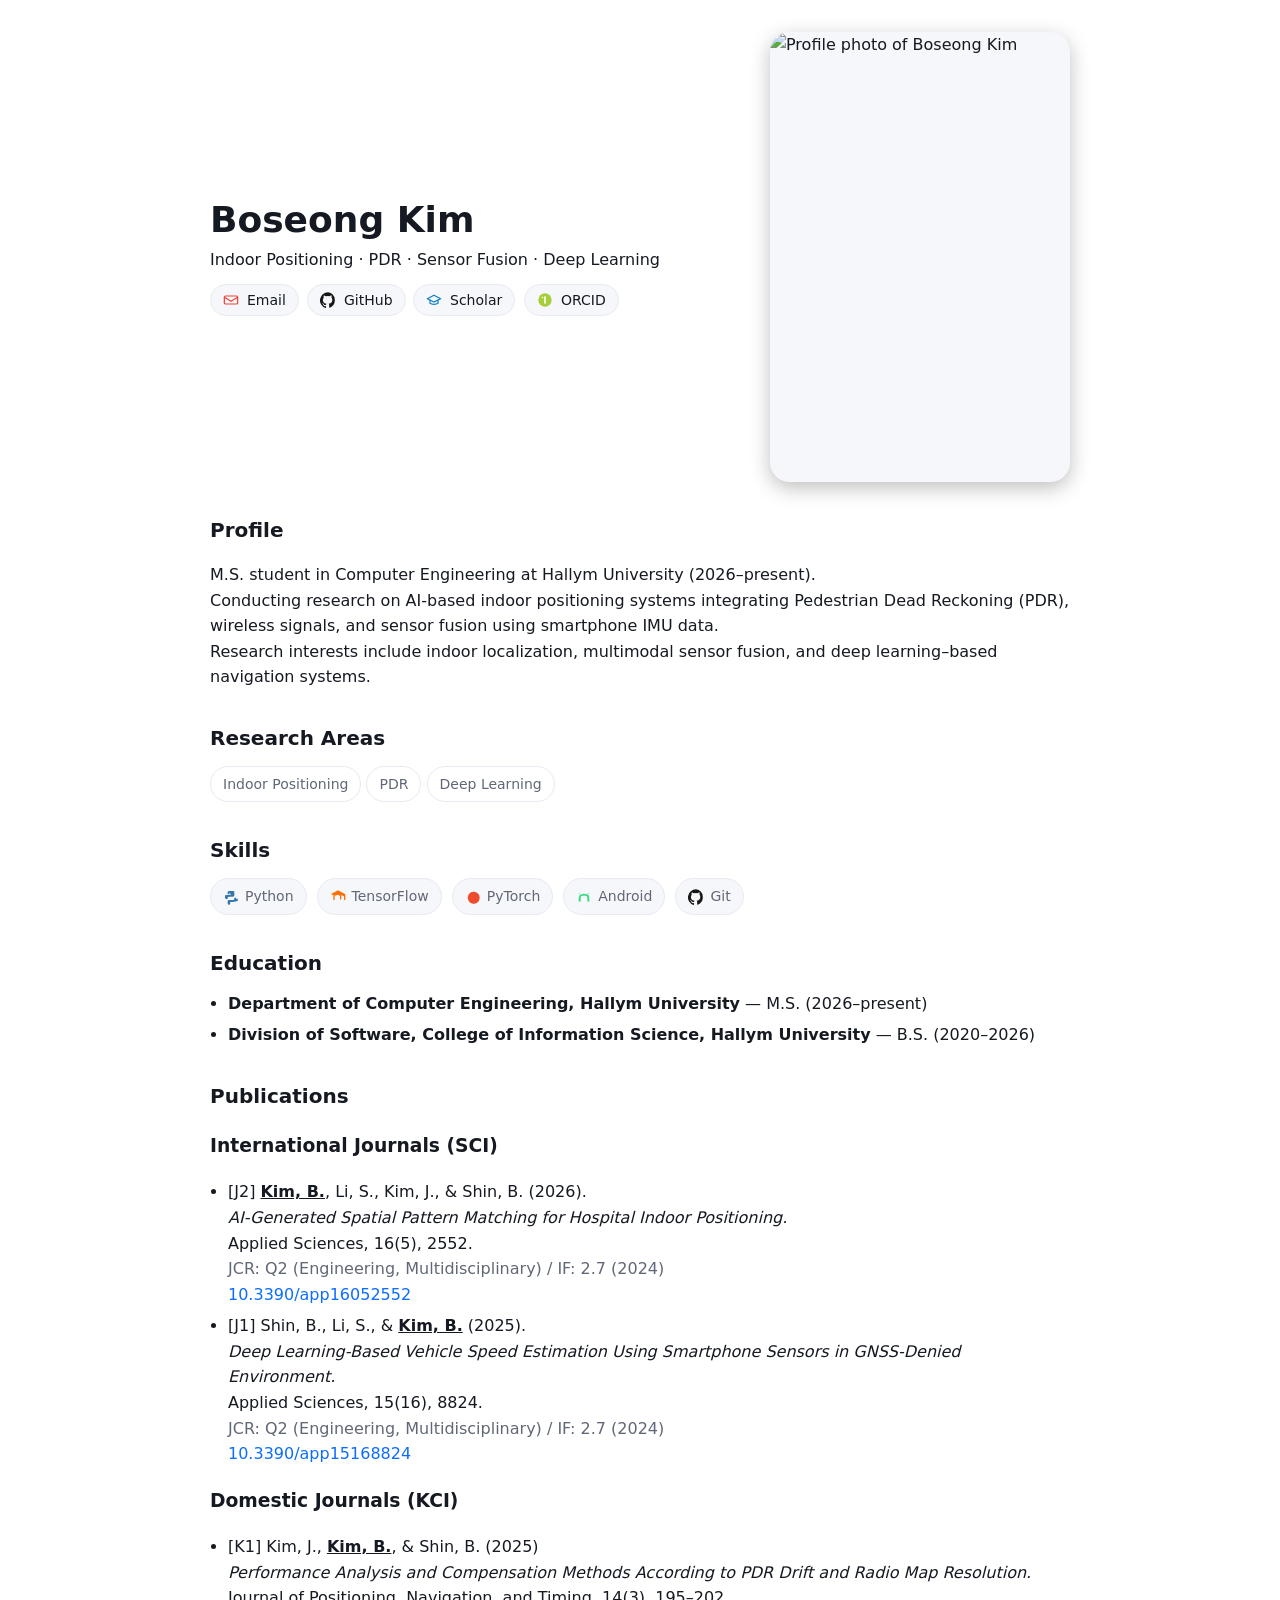
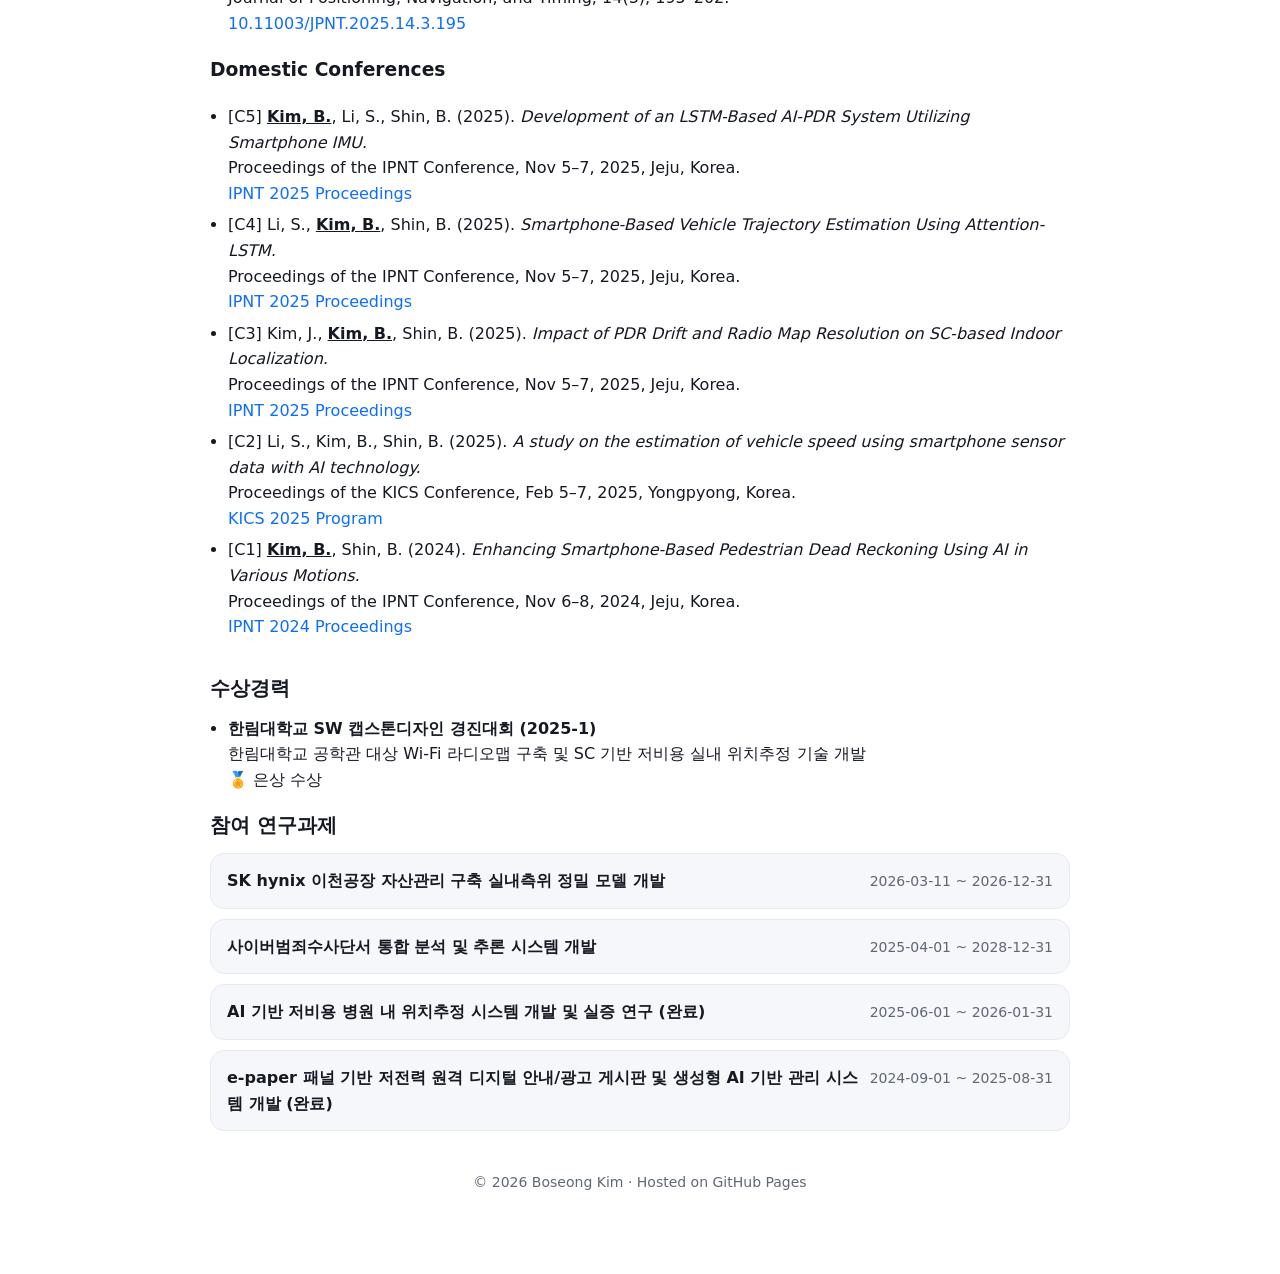
==== index.html @ f4b4aa37 "feat(cv): add SK hynix indoor positioning service project" ====
<!doctype html>
<html lang="en">

<head>
	<meta charset="utf-8" />
	<meta name="viewport" content="width=device-width, initial-scale=1" />
	<title>Boseong Kim | CV</title>
	<style>
		:root {
			--bg: #0b0c10;
			--fg: #e8eaee;
			--muted: #a0a6b2;
			--card: #11141a;
			--line: #22262e;
			--accent: #6ea8fe;
		}

		@media (prefers-color-scheme: light) {
			:root {
				--bg: #ffffff;
				--fg: #151922;
				--muted: #606776;
				--card: #f6f7fa;
				--line: #e7eaf1;
				--accent: #0d6efd;
			}
		}

		* {
			box-sizing: border-box;
		}

		html,
		body {
			margin: 0;
			padding: 0;
			background: var(--bg);
			color: var(--fg);
			font-family: system-ui, -apple-system, "Segoe UI", Roboto, "Noto Sans", Arial, sans-serif;
			line-height: 1.6;
		}

		a {
			color: var(--accent);
			text-decoration: none;
		}

		a:hover {
			text-decoration: underline;
		}

		.wrap {
			max-width: 900px;
			margin: 0 auto;
			padding: 32px 20px 80px;
		}

		header {
			display: grid;
			grid-template-columns: 1fr auto;
			gap: 20px;
			align-items: center;
			margin-bottom: 32px;
		}


		h1 {
			margin: 0;
			font-size: clamp(24px, 4vw, 36px);
			line-height: 1.2;
		}

		.muted {
			color: var(--muted);
		}

		.tagline {
			margin-top: 6px;
		}

		.links {
			margin-top: 12px;
			display: flex;
			flex-wrap: wrap;
			gap: 8px;
		}

		.btn {
			padding: 6px 12px;
			border-radius: 8px;
			background: var(--card);
			border: 1px solid var(--line);
			color: var(--fg);
		}

		.btn:hover {
			border-color: var(--accent);
		}

		section {
			margin-bottom: 32px;
		}

		h2 {
			font-size: 20px;
			margin-bottom: 12px;
		}

		ul {
			padding-left: 18px;
			margin: 0;
		}

		li {
			margin-bottom: 6px;
		}

		.pill {
			display: inline-block;
			padding: 4px 10px;
			margin: 4px;
			border: 1px solid var(--line);
			border-radius: 999px;
			font-size: 14px;
			color: var(--muted);
		}

		footer {
			text-align: center;
			font-size: 14px;
			color: var(--muted);
			margin-top: 40px;
		}

		.avatar {
			width: 300px;
			height: 450px;
			border-radius: 20px;
			overflow: hidden;
			background: var(--card);
			display: grid;
			place-items: center;
			box-shadow: 0 6px 20px rgba(0, 0, 0, .25);
		}

		.avatar img {
			width: 100%;
			height: 100%;
			object-fit: cover;
			object-position: bottom;
			display: block;
		}

		@media (max-width: 680px) {
			header {
				grid-template-columns: 1fr;
			}

			.avatar {
				width: 100%;
				max-width: 320px;
				height: 420px;
				margin: 0 auto;
			}
		}

		/* === Badge style ====== */
		.badges {
			display: flex;
			flex-wrap: wrap;
			gap: 8px;
			margin-top: 12px;
		}

		.badge {
			display: inline-flex;
			align-items: center;
			gap: 8px;
			height: 32px;
			padding: 0 12px;
			border-radius: 999px;
			background: var(--card);
			border: 1px solid var(--line);
			color: var(--fg);
			font-size: 14px;
			line-height: 1;
			transition: border-color .2s ease, transform .05s ease;
			will-change: transform;
		}

		.badge:hover {
			border-color: var(--accent);
			text-decoration: none;
			transform: translateY(-1px);
		}

		.badge svg {
			width: 16px;
			height: 16px;
			display: block;
		}

		.badge.email svg {
			color: #EA4335;
		}

		/* Gmail Red */
		.badge.github svg {
			color: #181717;
		}

		/* GitHub Black */
		.badge.scholar svg {
			color: #0A7EC2;
		}

		/* Google Scholar Blue */
		.badge.orcid svg {
			color: #A6CE39;
		}

		/* ORCID Green */

		.pills {
			display: flex;
			flex-wrap: wrap;
			gap: 8px;
		}

		.pill {
			padding: 6px 12px;
			margin: 0;
			border: 1px solid var(--line);
			border-radius: 999px;
			font-size: 14px;
			color: var(--muted);
			background: transparent;
			transition: border-color .2s, color .2s;
		}

		.pill:hover {
			border-color: var(--accent);
			color: var(--fg);
		}

		.skills {
			display: flex;
			flex-wrap: wrap;
			gap: 10px;
		}

		.skill {
			display: inline-flex;
			align-items: center;
			gap: 6px;
			padding: 6px 12px;
			border-radius: 999px;
			border: 1px solid var(--line);
			background: var(--card);
			color: var(--muted);
			font-size: 14px;
			transition: border-color .2s, color .2s, background .2s;
		}

		.skill:hover {
			border-color: var(--accent);
			color: var(--fg);
		}

		.skill svg {
			width: 16px;
			height: 16px;
			display: block;
		}

		.skill.python svg {
			color: #3776AB;
		}

		.skill.tensorflow svg {
			color: #FF6F00;
		}

		.skill.pytorch svg {
			color: #EE4C2C;
		}

		.skill.android svg {
			color: #3DDC84;
		}

		.skill.github svg {
			color: #181717;
		}

		.skill.linux svg {
			color: #FCC624;
		}

		/* === Projects (Accordion) === */
		.projects {
			display: grid;
			gap: 10px;
		}

		.project {
			border: 1px solid var(--line);
			background: var(--card);
			border-radius: 14px;
			padding: 0;
			overflow: hidden;
		}

		.project summary {
			list-style: none;
			cursor: pointer;
			padding: 14px 16px;
			display: flex;
			align-items: baseline;
			justify-content: space-between;
			gap: 12px;
		}

		.project summary::-webkit-details-marker {
			display: none;
		}

		.project[open] summary {
			border-bottom: 1px solid var(--line);
		}

		.project-title {
			font-weight: 600;
		}

		.project-period {
			font-size: 14px;
			white-space: nowrap;
		}

		.project-body {
			padding: 12px 16px 16px;
		}

		.project-body p {
			margin: 0 0 10px;
		}

		.project-body ul {
			margin: 0;
			padding-left: 18px;
		}
	</style>
	<!-- Favicon (브라우저 탭 아이콘) -->
	<link rel="icon" href="/images/favicon.svg" type="image/svg+xml">


	<!-- 검색/공유 기본 설명 -->
	<meta name="description" content="Indoor Positioning · PDR · Sensor Fusion · Deep Learning">

	<!-- Canonical -->
	<link rel="canonical" href="https://gitboseong.github.io/">

	<!-- Open Graph (공유 미리보기) -->
	<meta property="og:type" content="website">
	<meta property="og:site_name" content="Boseong Kim">
	<meta property="og:title" content="Boseong Kim | CV">
	<meta property="og:description" content="Indoor Positioning · PDR · Sensor Fusion · Deep Learning">
	<meta property="og:url" content="https://gitboseong.github.io/">
	<meta property="og:image" content="https://gitboseong.github.io/images/og-cover2.jpg?v=1">
	<meta property="og:image:width" content="1200">
	<meta property="og:image:height" content="630">
	<meta property="og:locale" content="en_US">

	<!-- Twitter Card -->
	<meta name="twitter:card" content="summary_large_image">
	<meta name="twitter:title" content="Boseong Kim | CV">
	<meta name="twitter:description" content="Indoor Positioning · PDR · Sensor Fusion · Deep Learning">
	<meta name="twitter:image" content="https://gitboseong.github.io/images/og-cover2.jpg?v=1">
</head>

<body>
	<div class="wrap">
		<header>
			<div>
				<h1>Boseong Kim</h1>
				<div class="tagline">Indoor Positioning · PDR · Sensor Fusion · Deep Learning</div>
				<div class="badges">
					<!-- Email -->
					<a class="badge email" href="mailto:bskim01@hallym.ac.kr" aria-label="Email">
						<svg viewBox="0 0 24 24" fill="none" stroke="currentColor" stroke-width="1.8"
							stroke-linecap="round" stroke-linejoin="round" aria-hidden="true">
							<path d="M4 6h16a2 2 0 0 1 2 2v8a2 2 0 0 1-2 2H4a2 2 0 0 1-2-2V8a2 2 0 0 1 2-2Z" />
							<path d="m22 8-10 6L2 8" />
						</svg>
						Email
					</a>

					<!-- GitHub -->
					<a class="badge github" href="https://github.com/GitBoseong" target="_blank" rel="noreferrer"
						aria-label="GitHub">
						<svg viewBox="0 0 24 24" aria-hidden="true" fill="currentColor">
							<path
								d="M12 .5a12 12 0 0 0-3.79 23.4c.6.11.82-.26.82-.58v-2.17c-3.34.73-4.04-1.61-4.04-1.61-.55-1.39-1.34-1.76-1.34-1.76-1.09-.75.08-.74.08-.74 1.2.08 1.83 1.24 1.83 1.24 1.07 1.84 2.81 1.31 3.49 1 .11-.78.42-1.31.76-1.61-2.67-.31-5.47-1.34-5.47-5.95 0-1.31.47-2.38 1.24-3.22-.12-.31-.54-1.56.12-3.26 0 0 1.01-.32 3.3 1.23a11.46 11.46 0 0 1 6 0C16.05 4.7 17.05 5 17.05 5c.67 1.7.25 2.95.13 3.26.77.84 1.23 1.91 1.23 3.22 0 4.62-2.8 5.63-5.48 5.94.43.37.82 1.1.82 2.23v3.31c0 .32.22.7.83.58A12 12 0 0 0 12 .5Z" />
						</svg>
						GitHub
					</a>

					<!-- Google Scholar -->
					<a class="badge scholar" href="https://scholar.google.co.kr/citations?hl=ko&user=EO7yVY0AAAAJ"
						target="_blank" rel="noreferrer" aria-label="Google Scholar">
						<svg viewBox="0 0 24 24" fill="none" stroke="currentColor" stroke-width="1.8"
							stroke-linecap="round" stroke-linejoin="round" aria-hidden="true">
							<path d="M22 10 12 5 2 10l10 5 10-5Z" />
							<path d="M6 12v5c2.5 2 9.5 2 12 0v-5" />
						</svg>
						Scholar
					</a>

					<!-- ORCID -->
					<a class="badge orcid" href="https://orcid.org/0009-0008-5259-859X" target="_blank" rel="noreferrer"
						aria-label="ORCID">
						<svg viewBox="0 0 24 24" aria-hidden="true" fill="currentColor">
							<circle cx="12" cy="12" r="10"></circle>
							<rect x="10.8" y="6.5" width="2.4" height="11" fill="var(--bg)"></rect>
							<circle cx="8.2" cy="8.2" r="1.2" fill="var(--bg)"></circle>
						</svg>
						ORCID
					</a>
				</div>
			</div>
			<div class="avatar">
				<img src="images/cv_pic2.png" alt="Profile photo of Boseong Kim">
			</div>
		</header>

		<section>
			<h2>Profile</h2>
			<p>
				M.S. student in Computer Engineering at Hallym University (2026–present). <br>
				Conducting research on AI-based indoor positioning systems integrating Pedestrian Dead Reckoning (PDR),
				wireless signals, and sensor fusion using smartphone IMU data. <br>
				Research interests include indoor localization, multimodal sensor fusion, and deep learning–based
				navigation systems.
			</p>
		</section>


		<section>
			<h2>Research Areas</h2>
			<div>
				<span class="pill">Indoor Positioning</span>
				<span class="pill">PDR</span>
				<span class="pill">Deep Learning</span>
			</div>
		</section>

		<section>
			<h2>Skills</h2>
			<div class="skills">

				<div class="skill python">
					<svg viewBox="0 0 24 24" fill="currentColor">
						<path
							d="M14.25 3h-4.5C7.9 3 7 3.9 7 5v3h5v1H4.75C3.8 9 3 9.8 3 10.75v2.5C3 14.2 3.8 15 4.75 15H7v-1.5c0-1.1.9-2 2-2h6c1.1 0 2-.9 2-2V5c0-1.1-.9-2-2-2h-.75zM10 5.5a.75.75 0 1 1 0 1.5.75.75 0 0 1 0-1.5Zm4 13.5h4.25c.95 0 1.75-.8 1.75-1.75v-2.5c0-.95-.8-1.75-1.75-1.75H17v1.5c0 1.1-.9 2-2 2H9c-1.1 0-2 .9-2 2v3c0 1.1.9 2 2 2h.75c.55 0 1-.45 1-1v-3h4.5v-1h5.25c.95 0 1.75-.8 1.75-1.75v-2.5" />
					</svg>
					Python
				</div>

				<div class="skill tensorflow">
					<svg viewBox="0 0 24 24" fill="currentColor">
						<path d="M1 8L12 2l11 6v8l-2 1v-6l-4-2v6l-2 1v-6l-3-1.5L7 10v6l-2 1V9L1 8z" />
					</svg>
					TensorFlow
				</div>

				<div class="skill pytorch">
					<svg viewBox="0 0 24 24" fill="currentColor">
						<path d="M12 2l2.1 2.1a8.5 8.5 0 1 1-2.1 17.9 8.5 8.5 0 1 1 2.1-17.9L12 2z" />
					</svg>
					PyTorch
				</div>

				<div class="skill android">
					<svg viewBox="0 0 24 24" fill="currentColor">
						<path
							d="M17.6 9l1.4-2.4-.9-.5-1.4 2.5A7.5 7.5 0 0 0 12 7c-2 0-3.8.8-5.1 2.1L5.5 6.1l-.9.5L6 9A7.5 7.5 0 0 0 4 13v5c0 .6.4 1 1 1h1c.6 0 1-.4 1-1v-5c0-1.7 1.3-3 3-3h4c1.7 0 3 1.3 3 3v5c0 .6.4 1 1 1h1c.6 0 1-.4 1-1v-5c0-1.5-.5-2.9-1.4-4z" />
					</svg>
					Android
				</div>

				<div class="skill github">
					<svg viewBox="0 0 24 24" fill="currentColor">
						<path
							d="M12 .5a12 12 0 0 0-3.79 23.4c.6.11.82-.26.82-.58v-2.17c-3.34.73-4.04-1.61-4.04-1.61-.55-1.39-1.34-1.76-1.34-1.76-1.09-.75.08-.74.08-.74 1.2.08 1.83 1.24 1.83 1.24 1.07 1.84 2.81 1.31 3.49 1 .11-.78.42-1.31.76-1.61-2.67-.31-5.47-1.34-5.47-5.95 0-1.31.47-2.38 1.24-3.22-.12-.31-.54-1.56.12-3.26 0 0 1.01-.32 3.3 1.23a11.46 11.46 0 0 1 6 0C16.05 4.7 17.05 5 17.05 5c.67 1.7.25 2.95.13 3.26.77.84 1.23 1.91 1.23 3.22 0 4.62-2.8 5.63-5.48 5.94.43.37.82 1.1.82 2.23v3.31c0 .32.22.7.83.58A12 12 0 0 0 12 .5Z" />
					</svg>
					Git
				</div>

			</div>
		</section>

		<section>
			<h2>Education</h2>
			<ul>
				<li>
					<strong>Department of Computer Engineering, Hallym University</strong> — M.S. (2026–present)
				</li>
				<li>
					<strong>Division of Software, College of Information Science, Hallym University</strong> — B.S.
					(2020–2026)
				</li>
			</ul>
		</section>

		<section>
			<h2>Publications</h2>

			<h3>International Journals (SCI)</h3>
			<ul>
				<li>
					[J2] <b><u>Kim, B.</u></b>, Li, S., Kim, J., & Shin, B. (2026).<br>
					<em>AI-Generated Spatial Pattern Matching for Hospital Indoor Positioning.</em><br>
					<span>Applied Sciences, 16(5), 2552.</span><br>
					<span class="muted">JCR: Q2 (Engineering, Multidisciplinary) / IF: 2.7 (2024)</span><br>
					<a href="https://doi.org/10.3390/app16052552" target="_blank"
						rel="noreferrer">10.3390/app16052552</a>
				</li>

				<li>
					[J1] Shin, B., Li, S., & <b><u>Kim, B.</u></b> (2025).<br>
					<em>Deep Learning-Based Vehicle Speed Estimation Using Smartphone Sensors in GNSS-Denied
						Environment.</em><br>
					<span>Applied Sciences, 15(16), 8824.</span><br>
					<span class="muted">JCR: Q2 (Engineering, Multidisciplinary) / IF: 2.7 (2024)</span><br>
					<a href="https://doi.org/10.3390/app15168824" target="_blank"
						rel="noreferrer">10.3390/app15168824</a>
				</li>
			</ul>

			<h3>Domestic Journals (KCI)</h3>
			<ul>
				<li>
					[K1] Kim, J., <b><u>Kim, B.</u></b>, & Shin, B. (2025)<br>
					<em>Performance Analysis and Compensation Methods According to PDR Drift and Radio Map
						Resolution.</em><br>
					<span>Journal of Positioning, Navigation, and Timing, 14(3), 195–202.</span><br>
					<a href="https://doi.org/10.11003/JPNT.2025.14.3.195" target="_blank"
						rel="noreferrer">10.11003/JPNT.2025.14.3.195</a>
				</li>
			</ul>

			<h3>Domestic Conferences</h3>
			<ul>
				<li>
					[C5] <b><u>Kim, B.</u></b>, Li, S., Shin, B. (2025).
					<em>Development of an LSTM-Based AI-PDR System Utilizing Smartphone IMU.</em><br>
					<span>Proceedings of the IPNT Conference, Nov 5–7, 2025, Jeju, Korea.</span><br>
					<a href="https://ipnt.or.kr/2025proc/35?sfl=wr_name&stx=%EA%B9%80%EB%B3%B4%EC%84%B1&sop=and"
						target="_blank" rel="noreferrer">IPNT 2025 Proceedings</a>
				</li>
				<li>
					[C4] Li, S., <b><u>Kim, B.</u></b>, Shin, B. (2025).
					<em>Smartphone-Based Vehicle Trajectory Estimation Using Attention-LSTM.</em><br>
					<span>Proceedings of the IPNT Conference, Nov 5–7, 2025, Jeju, Korea.</span><br>
					<a href="https://ipnt.or.kr/2025proc/77?sfl=wr_name&stx=%EA%B9%80%EB%B3%B4%EC%84%B1&sop=and"
						target="_blank" rel="noreferrer">IPNT 2025 Proceedings</a>
				</li>
				<li>
					[C3] Kim, J., <b><u>Kim, B.</u></b>, Shin, B. (2025).
					<em>Impact of PDR Drift and Radio Map Resolution on SC-based Indoor Localization.</em><br>
					<span>Proceedings of the IPNT Conference, Nov 5–7, 2025, Jeju, Korea.</span><br>
					<a href="https://ipnt.or.kr/2025proc/127?sfl=wr_name&stx=%EA%B9%80%EB%B3%B4%EC%84%B1&sop=and"
						target="_blank" rel="noreferrer">IPNT 2025 Proceedings</a>
				</li>
				<li>
					[C2] Li, S., Kim, B., Shin, B. (2025).
					<em>A study on the estimation of vehicle speed using smartphone sensor data with AI
						technology.</em><br>
					<span>Proceedings of the KICS Conference, Feb 5–7, 2025, Yongpyong, Korea.</span><br>
					<a href="https://www.dbpia.co.kr/Journal/articleDetail?nodeId=NODE12132368" target="_blank"
						rel="noreferrer">KICS 2025 Program</a>
				</li>
				<li>
					[C1] <b><u>Kim, B.</u></b>, Shin, B. (2024).
					<em>Enhancing Smartphone-Based Pedestrian Dead Reckoning Using AI in Various Motions.</em><br>
					<span>Proceedings of the IPNT Conference, Nov 6–8, 2024, Jeju, Korea.</span><br>
					<a href="https://ipnt.or.kr/2024proc/56?sfl=wr_name&stx=%EA%B9%80%EB%B3%B4%EC%84%B1&sop=and"
						target="_blank" rel="noreferrer">IPNT 2024 Proceedings</a>
				</li>
			</ul>
		</section>

		<section>
			<h2>수상경력</h2>
			<ul>
				<li>
					<strong>한림대학교 SW 캡스톤디자인 경진대회 (2025-1)</strong><br>
					한림대학교 공학관 대상 Wi-Fi 라디오맵 구축 및 SC 기반 저비용 실내 위치추정 기술 개발<br>
					🏅 은상 수상
				</li>
			</ul>

			<h2>참여 연구과제</h2>

			<div class="projects">

				<details class="project">
					<summary>
						<span class="project-title">SK hynix 이천공장 자산관리 구축 실내측위 정밀 모델 개발</span>
						<span class="project-period muted">2026-03-11 ~ 2026-12-31</span>
					</summary>
					<div class="project-body">
						<p class="muted">
							Industrial Research Service Project
						</p>
						<ul>
							<li><b>역할</b>: 실내 위치추정 정밀 모델 개발</li>
							<li><b>주요 내용</b>: 공장 환경에서 자산 추적을 위한 실내측위 알고리즘 설계</li>
						</ul>
					</div>
				</details>

				<details class="project">
					<summary>
						<span class="project-title">사이버범죄수사단서 통합 분석 및 추론 시스템 개발</span>
						<span class="project-period muted">2025-04-01 ~ 2028-12-31</span>
					</summary>
					<div class="project-body">
						<p class="muted">
							경찰청 과학치안진흥센터 (참여)
						</p>
						<ul>
							<li><b>총 연구비</b>: 240억</li>
							<li><b>역할</b>: 타겟 용의자 위치 추적 고도화 기술 개발 </li>
							<li><b>역할</b>: 통신 트랜잭션 데이터를 활용한 대포폰 검출 고도화 기술 연구 </li>
							<li><b>주요 기여</b>: 통화 이력 패턴을 기반으로 한 대포폰 추정 알고리즘 설계 및 구현 (1년차)</li>
						</ul>
					</div>
				</details>

				<details class="project">
					<summary>
						<span class="project-title">AI 기반 저비용 병원 내 위치추정 시스템 개발 및 실증 연구 (완료)</span>
						<span class="project-period muted">2025-06-01 ~ 2026-01-31</span>
					</summary>
					<div class="project-body">
						<p class="muted">
							한림대학교 AI융합연구원 과제
						</p>
						<ul>
							<li><b>역할</b>: 실환경 데이터 수집 및 AI-PDR 모델 개발</li>
							<li><b>주요 기여</b>: 한림성심병원 본관 1층 Radio Map 구축, Surface Correlation(SC)과 AI-PDR을 결합한
								관성–무선 융합 알고리즘 설계·실증</li>
							<li><b>성과</b>: 실증 결과를 기반으로 국제학술지 Applied Sciences 투고</li>
						</ul>
					</div>
				</details>


				<details class="project">
					<summary>
						<span class="project-title">e-paper 패널 기반 저전력 원격 디지털 안내/광고 게시판 및 생성형 AI 기반 관리 시스템 개발 (완료)</span>
						<span class="project-period muted">2024-09-01 ~ 2025-08-31</span>
					</summary>
					<div class="project-body">
						<p class="muted">
							중소기업기술정보진흥원 창업성장기술개발
						</p>
						<ul>
							<li><b>역할</b>: 시스템 전력 소비 분석 및 에너지 효율 검증</li>
							<li><b>주요 기여</b>: e-paper 기반 디지털 안내 시스템의 소비전력을 정량적으로 분석하고, 목표 저전력 운용 기준 충족 여부를 평가함</li>
							<li><b>성과</b>: 특허 출원 — 「이페이퍼 디스플레이를 위한 게시 콘텐츠 관리 시스템」 (출원번호: 10-2025-0129940)</li>
						</ul>

					</div>
				</details>
			</div>

		</section>



		<footer>
			© <span id="year"></span> Boseong Kim · Hosted on GitHub Pages
		</footer>
	</div>

	<script>document.getElementById('year').textContent = new Date().getFullYear();</script>
</body>

</html>
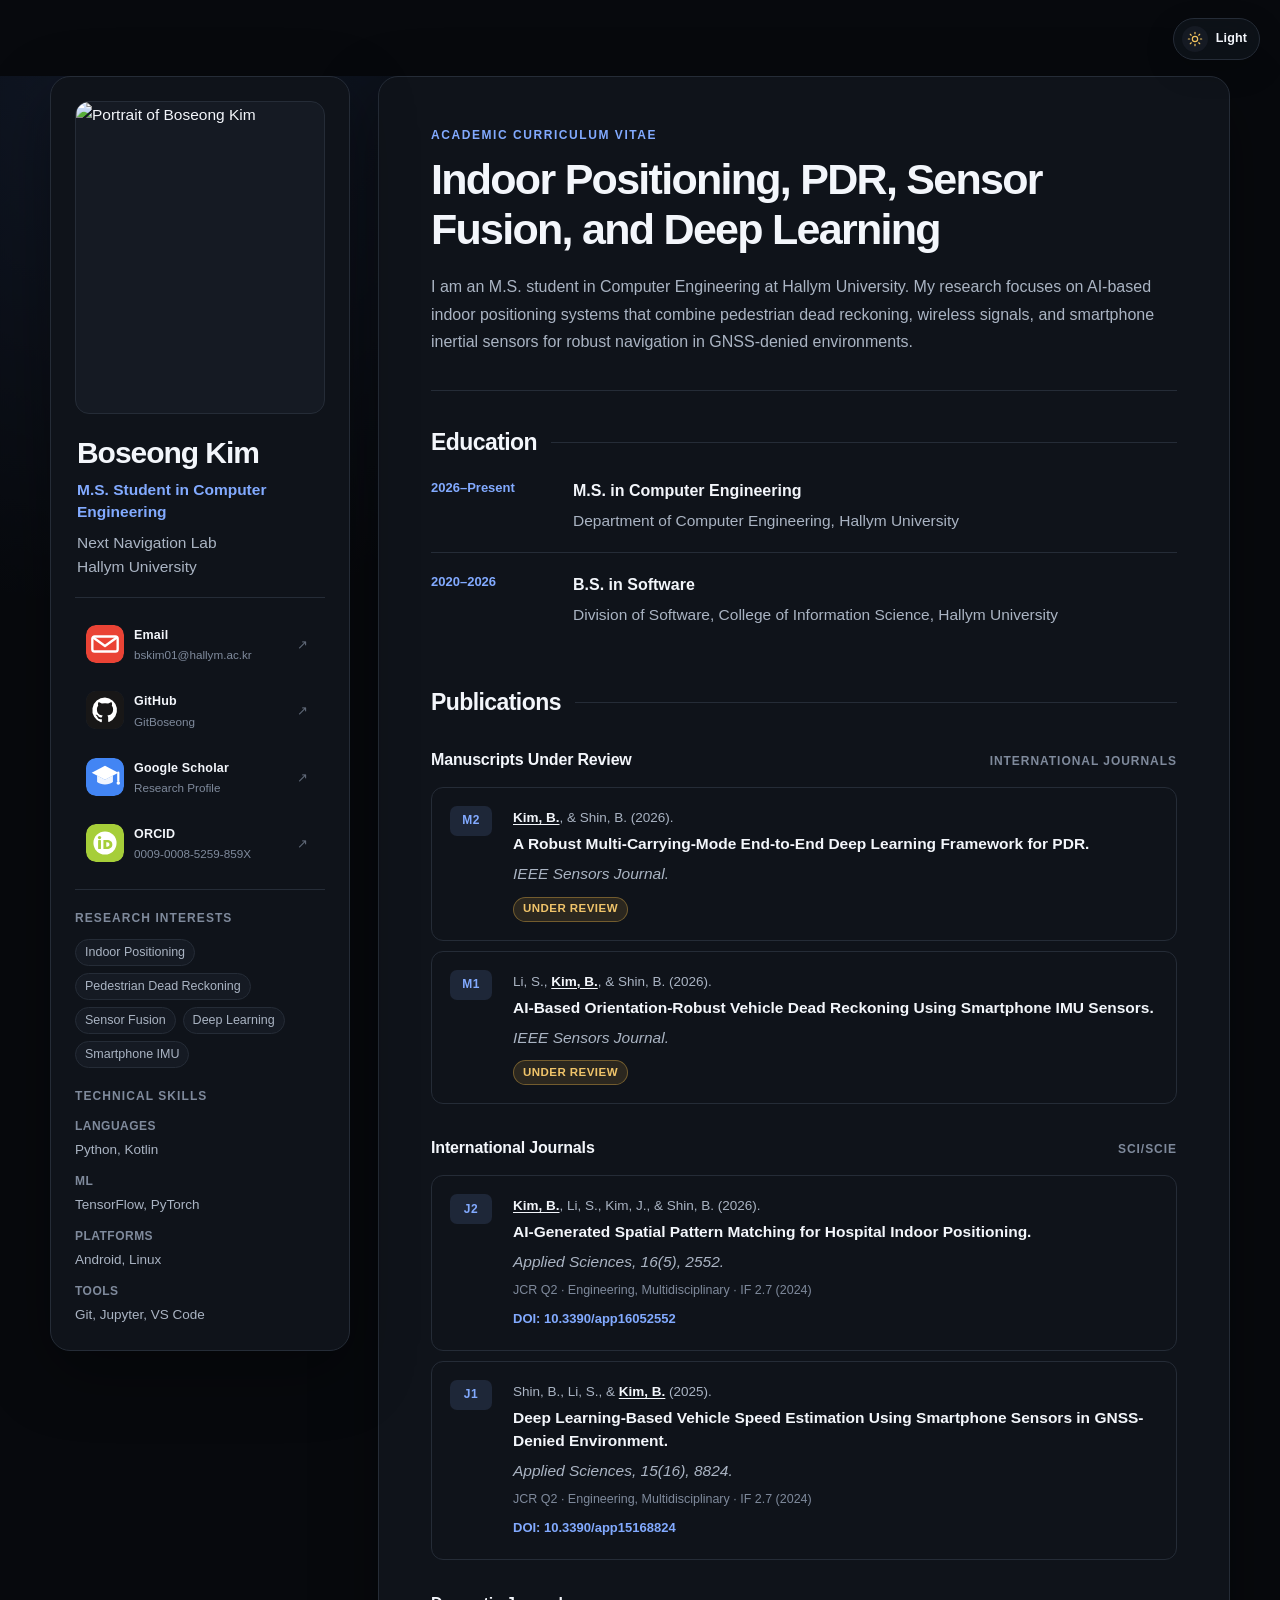
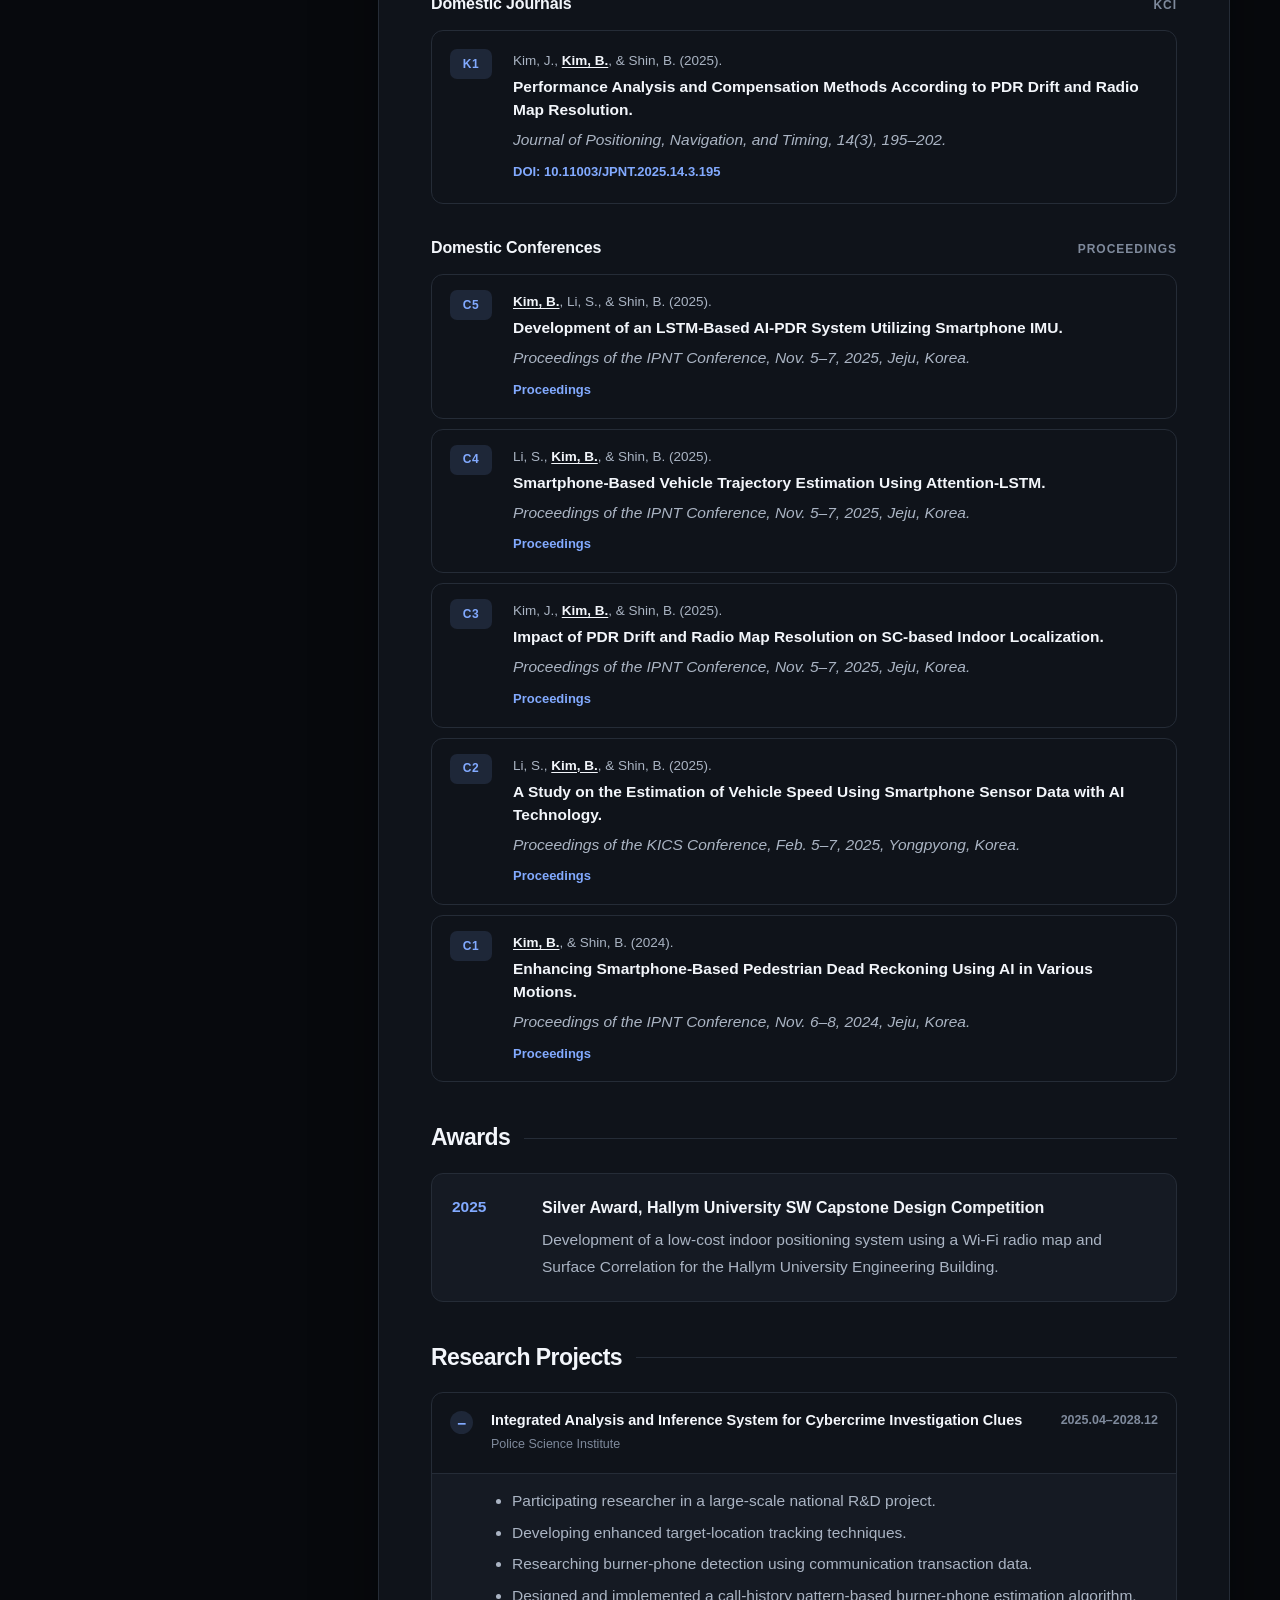
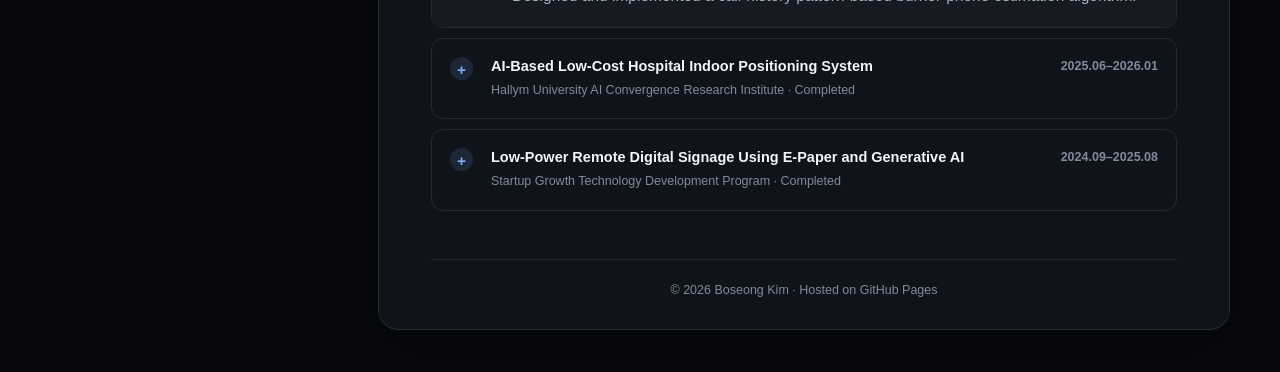
==== commit 3839baa9: "feat: redesign academic CV with dark mode, theme toggle, and social icons" ====
--- a/index.html
+++ b/index.html
@@ -1,692 +1,405 @@
 <!doctype html>
-<html lang="en">
-
+<html lang="en" data-theme="dark">
 <head>
-	<meta charset="utf-8" />
-	<meta name="viewport" content="width=device-width, initial-scale=1" />
-	<title>Boseong Kim | CV</title>
-	<style>
-		:root {
-			--bg: #0b0c10;
-			--fg: #e8eaee;
-			--muted: #a0a6b2;
-			--card: #11141a;
-			--line: #22262e;
-			--accent: #6ea8fe;
-		}
-
-		@media (prefers-color-scheme: light) {
-			:root {
-				--bg: #ffffff;
-				--fg: #151922;
-				--muted: #606776;
-				--card: #f6f7fa;
-				--line: #e7eaf1;
-				--accent: #0d6efd;
-			}
-		}
-
-		* {
-			box-sizing: border-box;
-		}
-
-		html,
-		body {
-			margin: 0;
-			padding: 0;
-			background: var(--bg);
-			color: var(--fg);
-			font-family: system-ui, -apple-system, "Segoe UI", Roboto, "Noto Sans", Arial, sans-serif;
-			line-height: 1.6;
-		}
-
-		a {
-			color: var(--accent);
-			text-decoration: none;
-		}
-
-		a:hover {
-			text-decoration: underline;
-		}
-
-		.wrap {
-			max-width: 900px;
-			margin: 0 auto;
-			padding: 32px 20px 80px;
-		}
-
-		header {
-			display: grid;
-			grid-template-columns: 1fr auto;
-			gap: 20px;
-			align-items: center;
-			margin-bottom: 32px;
-		}
-
-
-		h1 {
-			margin: 0;
-			font-size: clamp(24px, 4vw, 36px);
-			line-height: 1.2;
-		}
-
-		.muted {
-			color: var(--muted);
-		}
-
-		.tagline {
-			margin-top: 6px;
-		}
-
-		.links {
-			margin-top: 12px;
-			display: flex;
-			flex-wrap: wrap;
-			gap: 8px;
-		}
-
-		.btn {
-			padding: 6px 12px;
-			border-radius: 8px;
-			background: var(--card);
-			border: 1px solid var(--line);
-			color: var(--fg);
-		}
-
-		.btn:hover {
-			border-color: var(--accent);
-		}
-
-		section {
-			margin-bottom: 32px;
-		}
-
-		h2 {
-			font-size: 20px;
-			margin-bottom: 12px;
-		}
-
-		ul {
-			padding-left: 18px;
-			margin: 0;
-		}
-
-		li {
-			margin-bottom: 6px;
-		}
-
-		.pill {
-			display: inline-block;
-			padding: 4px 10px;
-			margin: 4px;
-			border: 1px solid var(--line);
-			border-radius: 999px;
-			font-size: 14px;
-			color: var(--muted);
-		}
-
-		footer {
-			text-align: center;
-			font-size: 14px;
-			color: var(--muted);
-			margin-top: 40px;
-		}
-
-		.avatar {
-			width: 300px;
-			height: 450px;
-			border-radius: 20px;
-			overflow: hidden;
-			background: var(--card);
-			display: grid;
-			place-items: center;
-			box-shadow: 0 6px 20px rgba(0, 0, 0, .25);
-		}
-
-		.avatar img {
-			width: 100%;
-			height: 100%;
-			object-fit: cover;
-			object-position: bottom;
-			display: block;
-		}
-
-		@media (max-width: 680px) {
-			header {
-				grid-template-columns: 1fr;
-			}
-
-			.avatar {
-				width: 100%;
-				max-width: 320px;
-				height: 420px;
-				margin: 0 auto;
-			}
-		}
-
-		/* === Badge style ====== */
-		.badges {
-			display: flex;
-			flex-wrap: wrap;
-			gap: 8px;
-			margin-top: 12px;
-		}
-
-		.badge {
-			display: inline-flex;
-			align-items: center;
-			gap: 8px;
-			height: 32px;
-			padding: 0 12px;
-			border-radius: 999px;
-			background: var(--card);
-			border: 1px solid var(--line);
-			color: var(--fg);
-			font-size: 14px;
-			line-height: 1;
-			transition: border-color .2s ease, transform .05s ease;
-			will-change: transform;
-		}
-
-		.badge:hover {
-			border-color: var(--accent);
-			text-decoration: none;
-			transform: translateY(-1px);
-		}
-
-		.badge svg {
-			width: 16px;
-			height: 16px;
-			display: block;
-		}
-
-		.badge.email svg {
-			color: #EA4335;
-		}
-
-		/* Gmail Red */
-		.badge.github svg {
-			color: #181717;
-		}
-
-		/* GitHub Black */
-		.badge.scholar svg {
-			color: #0A7EC2;
-		}
-
-		/* Google Scholar Blue */
-		.badge.orcid svg {
-			color: #A6CE39;
-		}
-
-		/* ORCID Green */
-
-		.pills {
-			display: flex;
-			flex-wrap: wrap;
-			gap: 8px;
-		}
-
-		.pill {
-			padding: 6px 12px;
-			margin: 0;
-			border: 1px solid var(--line);
-			border-radius: 999px;
-			font-size: 14px;
-			color: var(--muted);
-			background: transparent;
-			transition: border-color .2s, color .2s;
-		}
-
-		.pill:hover {
-			border-color: var(--accent);
-			color: var(--fg);
-		}
-
-		.skills {
-			display: flex;
-			flex-wrap: wrap;
-			gap: 10px;
-		}
-
-		.skill {
-			display: inline-flex;
-			align-items: center;
-			gap: 6px;
-			padding: 6px 12px;
-			border-radius: 999px;
-			border: 1px solid var(--line);
-			background: var(--card);
-			color: var(--muted);
-			font-size: 14px;
-			transition: border-color .2s, color .2s, background .2s;
-		}
-
-		.skill:hover {
-			border-color: var(--accent);
-			color: var(--fg);
-		}
-
-		.skill svg {
-			width: 16px;
-			height: 16px;
-			display: block;
-		}
-
-		.skill.python svg {
-			color: #3776AB;
-		}
-
-		.skill.tensorflow svg {
-			color: #FF6F00;
-		}
-
-		.skill.pytorch svg {
-			color: #EE4C2C;
-		}
-
-		.skill.android svg {
-			color: #3DDC84;
-		}
-
-		.skill.github svg {
-			color: #181717;
-		}
-
-		.skill.linux svg {
-			color: #FCC624;
-		}
-
-		/* === Projects (Accordion) === */
-		.projects {
-			display: grid;
-			gap: 10px;
-		}
-
-		.project {
-			border: 1px solid var(--line);
-			background: var(--card);
-			border-radius: 14px;
-			padding: 0;
-			overflow: hidden;
-		}
-
-		.project summary {
-			list-style: none;
-			cursor: pointer;
-			padding: 14px 16px;
-			display: flex;
-			align-items: baseline;
-			justify-content: space-between;
-			gap: 12px;
-		}
-
-		.project summary::-webkit-details-marker {
-			display: none;
-		}
-
-		.project[open] summary {
-			border-bottom: 1px solid var(--line);
-		}
-
-		.project-title {
-			font-weight: 600;
-		}
-
-		.project-period {
-			font-size: 14px;
-			white-space: nowrap;
-		}
-
-		.project-body {
-			padding: 12px 16px 16px;
-		}
-
-		.project-body p {
-			margin: 0 0 10px;
-		}
-
-		.project-body ul {
-			margin: 0;
-			padding-left: 18px;
-		}
-	</style>
-	<!-- Favicon (브라우저 탭 아이콘) -->
-	<link rel="icon" href="/images/favicon.svg" type="image/svg+xml">
-
-
-	<!-- 검색/공유 기본 설명 -->
-	<meta name="description" content="Indoor Positioning · PDR · Sensor Fusion · Deep Learning">
-
-	<!-- Canonical -->
-	<link rel="canonical" href="https://gitboseong.github.io/">
-
-	<!-- Open Graph (공유 미리보기) -->
-	<meta property="og:type" content="website">
-	<meta property="og:site_name" content="Boseong Kim">
-	<meta property="og:title" content="Boseong Kim | CV">
-	<meta property="og:description" content="Indoor Positioning · PDR · Sensor Fusion · Deep Learning">
-	<meta property="og:url" content="https://gitboseong.github.io/">
-	<meta property="og:image" content="https://gitboseong.github.io/images/og-cover2.jpg?v=1">
-	<meta property="og:image:width" content="1200">
-	<meta property="og:image:height" content="630">
-	<meta property="og:locale" content="en_US">
-
-	<!-- Twitter Card -->
-	<meta name="twitter:card" content="summary_large_image">
-	<meta name="twitter:title" content="Boseong Kim | CV">
-	<meta name="twitter:description" content="Indoor Positioning · PDR · Sensor Fusion · Deep Learning">
-	<meta name="twitter:image" content="https://gitboseong.github.io/images/og-cover2.jpg?v=1">
+  <meta charset="utf-8">
+  <meta name="viewport" content="width=device-width, initial-scale=1">
+
+  <title>Boseong Kim | Academic CV</title>
+  <meta name="description" content="Boseong Kim — M.S. student researching indoor positioning, PDR, sensor fusion, and deep learning.">
+  <link rel="canonical" href="https://gitboseong.github.io/">
+  <link rel="icon" href="images/favicon.svg" type="image/svg+xml">
+  <meta name="color-scheme" content="dark light">
+  <link rel="stylesheet" href="styles.css">
+  <script src="theme.js" defer></script>
+
+  <meta property="og:type" content="website">
+  <meta property="og:site_name" content="Boseong Kim">
+  <meta property="og:title" content="Boseong Kim | Academic CV">
+  <meta property="og:description" content="Indoor Positioning · PDR · Sensor Fusion · Deep Learning">
+  <meta property="og:url" content="https://gitboseong.github.io/">
+  <meta property="og:image" content="https://gitboseong.github.io/images/og-cover2.jpg?v=1">
+  <meta property="og:image:width" content="1200">
+  <meta property="og:image:height" content="630">
+  <meta property="og:locale" content="en_US">
+
+  <meta name="twitter:card" content="summary_large_image">
+  <meta name="twitter:title" content="Boseong Kim | Academic CV">
+  <meta name="twitter:description" content="Indoor Positioning · PDR · Sensor Fusion · Deep Learning">
+  <meta name="twitter:image" content="https://gitboseong.github.io/images/og-cover2.jpg?v=1">
 </head>
 
 <body>
-	<div class="wrap">
-		<header>
-			<div>
-				<h1>Boseong Kim</h1>
-				<div class="tagline">Indoor Positioning · PDR · Sensor Fusion · Deep Learning</div>
-				<div class="badges">
-					<!-- Email -->
-					<a class="badge email" href="mailto:bskim01@hallym.ac.kr" aria-label="Email">
-						<svg viewBox="0 0 24 24" fill="none" stroke="currentColor" stroke-width="1.8"
-							stroke-linecap="round" stroke-linejoin="round" aria-hidden="true">
-							<path d="M4 6h16a2 2 0 0 1 2 2v8a2 2 0 0 1-2 2H4a2 2 0 0 1-2-2V8a2 2 0 0 1 2-2Z" />
-							<path d="m22 8-10 6L2 8" />
-						</svg>
-						Email
-					</a>
-
-					<!-- GitHub -->
-					<a class="badge github" href="https://github.com/GitBoseong" target="_blank" rel="noreferrer"
-						aria-label="GitHub">
-						<svg viewBox="0 0 24 24" aria-hidden="true" fill="currentColor">
-							<path
-								d="M12 .5a12 12 0 0 0-3.79 23.4c.6.11.82-.26.82-.58v-2.17c-3.34.73-4.04-1.61-4.04-1.61-.55-1.39-1.34-1.76-1.34-1.76-1.09-.75.08-.74.08-.74 1.2.08 1.83 1.24 1.83 1.24 1.07 1.84 2.81 1.31 3.49 1 .11-.78.42-1.31.76-1.61-2.67-.31-5.47-1.34-5.47-5.95 0-1.31.47-2.38 1.24-3.22-.12-.31-.54-1.56.12-3.26 0 0 1.01-.32 3.3 1.23a11.46 11.46 0 0 1 6 0C16.05 4.7 17.05 5 17.05 5c.67 1.7.25 2.95.13 3.26.77.84 1.23 1.91 1.23 3.22 0 4.62-2.8 5.63-5.48 5.94.43.37.82 1.1.82 2.23v3.31c0 .32.22.7.83.58A12 12 0 0 0 12 .5Z" />
-						</svg>
-						GitHub
-					</a>
-
-					<!-- Google Scholar -->
-					<a class="badge scholar" href="https://scholar.google.co.kr/citations?hl=ko&user=EO7yVY0AAAAJ"
-						target="_blank" rel="noreferrer" aria-label="Google Scholar">
-						<svg viewBox="0 0 24 24" fill="none" stroke="currentColor" stroke-width="1.8"
-							stroke-linecap="round" stroke-linejoin="round" aria-hidden="true">
-							<path d="M22 10 12 5 2 10l10 5 10-5Z" />
-							<path d="M6 12v5c2.5 2 9.5 2 12 0v-5" />
-						</svg>
-						Scholar
-					</a>
-
-					<!-- ORCID -->
-					<a class="badge orcid" href="https://orcid.org/0009-0008-5259-859X" target="_blank" rel="noreferrer"
-						aria-label="ORCID">
-						<svg viewBox="0 0 24 24" aria-hidden="true" fill="currentColor">
-							<circle cx="12" cy="12" r="10"></circle>
-							<rect x="10.8" y="6.5" width="2.4" height="11" fill="var(--bg)"></rect>
-							<circle cx="8.2" cy="8.2" r="1.2" fill="var(--bg)"></circle>
-						</svg>
-						ORCID
-					</a>
-				</div>
-			</div>
-			<div class="avatar">
-				<img src="images/cv_pic2.png" alt="Profile photo of Boseong Kim">
-			</div>
-		</header>
-
-		<section>
-			<h2>Profile</h2>
-			<p>
-				M.S. student in Computer Engineering at Hallym University (2026–present). <br>
-				Conducting research on AI-based indoor positioning systems integrating Pedestrian Dead Reckoning (PDR),
-				wireless signals, and sensor fusion using smartphone IMU data. <br>
-				Research interests include indoor localization, multimodal sensor fusion, and deep learning–based
-				navigation systems.
-			</p>
-		</section>
-
-
-		<section>
-			<h2>Research Areas</h2>
-			<div>
-				<span class="pill">Indoor Positioning</span>
-				<span class="pill">PDR</span>
-				<span class="pill">Deep Learning</span>
-			</div>
-		</section>
-
-		<section>
-			<h2>Skills</h2>
-			<div class="skills">
-
-				<div class="skill python">
-					<svg viewBox="0 0 24 24" fill="currentColor">
-						<path
-							d="M14.25 3h-4.5C7.9 3 7 3.9 7 5v3h5v1H4.75C3.8 9 3 9.8 3 10.75v2.5C3 14.2 3.8 15 4.75 15H7v-1.5c0-1.1.9-2 2-2h6c1.1 0 2-.9 2-2V5c0-1.1-.9-2-2-2h-.75zM10 5.5a.75.75 0 1 1 0 1.5.75.75 0 0 1 0-1.5Zm4 13.5h4.25c.95 0 1.75-.8 1.75-1.75v-2.5c0-.95-.8-1.75-1.75-1.75H17v1.5c0 1.1-.9 2-2 2H9c-1.1 0-2 .9-2 2v3c0 1.1.9 2 2 2h.75c.55 0 1-.45 1-1v-3h4.5v-1h5.25c.95 0 1.75-.8 1.75-1.75v-2.5" />
-					</svg>
-					Python
-				</div>
-
-				<div class="skill tensorflow">
-					<svg viewBox="0 0 24 24" fill="currentColor">
-						<path d="M1 8L12 2l11 6v8l-2 1v-6l-4-2v6l-2 1v-6l-3-1.5L7 10v6l-2 1V9L1 8z" />
-					</svg>
-					TensorFlow
-				</div>
-
-				<div class="skill pytorch">
-					<svg viewBox="0 0 24 24" fill="currentColor">
-						<path d="M12 2l2.1 2.1a8.5 8.5 0 1 1-2.1 17.9 8.5 8.5 0 1 1 2.1-17.9L12 2z" />
-					</svg>
-					PyTorch
-				</div>
-
-				<div class="skill android">
-					<svg viewBox="0 0 24 24" fill="currentColor">
-						<path
-							d="M17.6 9l1.4-2.4-.9-.5-1.4 2.5A7.5 7.5 0 0 0 12 7c-2 0-3.8.8-5.1 2.1L5.5 6.1l-.9.5L6 9A7.5 7.5 0 0 0 4 13v5c0 .6.4 1 1 1h1c.6 0 1-.4 1-1v-5c0-1.7 1.3-3 3-3h4c1.7 0 3 1.3 3 3v5c0 .6.4 1 1 1h1c.6 0 1-.4 1-1v-5c0-1.5-.5-2.9-1.4-4z" />
-					</svg>
-					Android
-				</div>
-
-				<div class="skill github">
-					<svg viewBox="0 0 24 24" fill="currentColor">
-						<path
-							d="M12 .5a12 12 0 0 0-3.79 23.4c.6.11.82-.26.82-.58v-2.17c-3.34.73-4.04-1.61-4.04-1.61-.55-1.39-1.34-1.76-1.34-1.76-1.09-.75.08-.74.08-.74 1.2.08 1.83 1.24 1.83 1.24 1.07 1.84 2.81 1.31 3.49 1 .11-.78.42-1.31.76-1.61-2.67-.31-5.47-1.34-5.47-5.95 0-1.31.47-2.38 1.24-3.22-.12-.31-.54-1.56.12-3.26 0 0 1.01-.32 3.3 1.23a11.46 11.46 0 0 1 6 0C16.05 4.7 17.05 5 17.05 5c.67 1.7.25 2.95.13 3.26.77.84 1.23 1.91 1.23 3.22 0 4.62-2.8 5.63-5.48 5.94.43.37.82 1.1.82 2.23v3.31c0 .32.22.7.83.58A12 12 0 0 0 12 .5Z" />
-					</svg>
-					Git
-				</div>
-
-			</div>
-		</section>
-
-		<section>
-			<h2>Education</h2>
-			<ul>
-				<li>
-					<strong>Department of Computer Engineering, Hallym University</strong> — M.S. (2026–present)
-				</li>
-				<li>
-					<strong>Division of Software, College of Information Science, Hallym University</strong> — B.S.
-					(2020–2026)
-				</li>
-			</ul>
-		</section>
-
-		<section>
-			<h2>Publications</h2>
-
-			<h3>International Journals (SCI)</h3>
-			<ul>
-				<li>
-					[J2] <b><u>Kim, B.</u></b>, Li, S., Kim, J., & Shin, B. (2026).<br>
-					<em>AI-Generated Spatial Pattern Matching for Hospital Indoor Positioning.</em><br>
-					<span>Applied Sciences, 16(5), 2552.</span><br>
-					<span class="muted">JCR: Q2 (Engineering, Multidisciplinary) / IF: 2.7 (2024)</span><br>
-					<a href="https://doi.org/10.3390/app16052552" target="_blank"
-						rel="noreferrer">10.3390/app16052552</a>
-				</li>
-
-				<li>
-					[J1] Shin, B., Li, S., & <b><u>Kim, B.</u></b> (2025).<br>
-					<em>Deep Learning-Based Vehicle Speed Estimation Using Smartphone Sensors in GNSS-Denied
-						Environment.</em><br>
-					<span>Applied Sciences, 15(16), 8824.</span><br>
-					<span class="muted">JCR: Q2 (Engineering, Multidisciplinary) / IF: 2.7 (2024)</span><br>
-					<a href="https://doi.org/10.3390/app15168824" target="_blank"
-						rel="noreferrer">10.3390/app15168824</a>
-				</li>
-			</ul>
-
-			<h3>Domestic Journals (KCI)</h3>
-			<ul>
-				<li>
-					[K1] Kim, J., <b><u>Kim, B.</u></b>, & Shin, B. (2025)<br>
-					<em>Performance Analysis and Compensation Methods According to PDR Drift and Radio Map
-						Resolution.</em><br>
-					<span>Journal of Positioning, Navigation, and Timing, 14(3), 195–202.</span><br>
-					<a href="https://doi.org/10.11003/JPNT.2025.14.3.195" target="_blank"
-						rel="noreferrer">10.11003/JPNT.2025.14.3.195</a>
-				</li>
-			</ul>
-
-			<h3>Domestic Conferences</h3>
-			<ul>
-				<li>
-					[C5] <b><u>Kim, B.</u></b>, Li, S., Shin, B. (2025).
-					<em>Development of an LSTM-Based AI-PDR System Utilizing Smartphone IMU.</em><br>
-					<span>Proceedings of the IPNT Conference, Nov 5–7, 2025, Jeju, Korea.</span><br>
-					<a href="https://ipnt.or.kr/2025proc/35?sfl=wr_name&stx=%EA%B9%80%EB%B3%B4%EC%84%B1&sop=and"
-						target="_blank" rel="noreferrer">IPNT 2025 Proceedings</a>
-				</li>
-				<li>
-					[C4] Li, S., <b><u>Kim, B.</u></b>, Shin, B. (2025).
-					<em>Smartphone-Based Vehicle Trajectory Estimation Using Attention-LSTM.</em><br>
-					<span>Proceedings of the IPNT Conference, Nov 5–7, 2025, Jeju, Korea.</span><br>
-					<a href="https://ipnt.or.kr/2025proc/77?sfl=wr_name&stx=%EA%B9%80%EB%B3%B4%EC%84%B1&sop=and"
-						target="_blank" rel="noreferrer">IPNT 2025 Proceedings</a>
-				</li>
-				<li>
-					[C3] Kim, J., <b><u>Kim, B.</u></b>, Shin, B. (2025).
-					<em>Impact of PDR Drift and Radio Map Resolution on SC-based Indoor Localization.</em><br>
-					<span>Proceedings of the IPNT Conference, Nov 5–7, 2025, Jeju, Korea.</span><br>
-					<a href="https://ipnt.or.kr/2025proc/127?sfl=wr_name&stx=%EA%B9%80%EB%B3%B4%EC%84%B1&sop=and"
-						target="_blank" rel="noreferrer">IPNT 2025 Proceedings</a>
-				</li>
-				<li>
-					[C2] Li, S., Kim, B., Shin, B. (2025).
-					<em>A study on the estimation of vehicle speed using smartphone sensor data with AI
-						technology.</em><br>
-					<span>Proceedings of the KICS Conference, Feb 5–7, 2025, Yongpyong, Korea.</span><br>
-					<a href="https://www.dbpia.co.kr/Journal/articleDetail?nodeId=NODE12132368" target="_blank"
-						rel="noreferrer">KICS 2025 Program</a>
-				</li>
-				<li>
-					[C1] <b><u>Kim, B.</u></b>, Shin, B. (2024).
-					<em>Enhancing Smartphone-Based Pedestrian Dead Reckoning Using AI in Various Motions.</em><br>
-					<span>Proceedings of the IPNT Conference, Nov 6–8, 2024, Jeju, Korea.</span><br>
-					<a href="https://ipnt.or.kr/2024proc/56?sfl=wr_name&stx=%EA%B9%80%EB%B3%B4%EC%84%B1&sop=and"
-						target="_blank" rel="noreferrer">IPNT 2024 Proceedings</a>
-				</li>
-			</ul>
-		</section>
-
-		<section>
-			<h2>수상경력</h2>
-			<ul>
-				<li>
-					<strong>한림대학교 SW 캡스톤디자인 경진대회 (2025-1)</strong><br>
-					한림대학교 공학관 대상 Wi-Fi 라디오맵 구축 및 SC 기반 저비용 실내 위치추정 기술 개발<br>
-					🏅 은상 수상
-				</li>
-			</ul>
-
-			<h2>참여 연구과제</h2>
-
-			<div class="projects">
-
-				<details class="project">
-					<summary>
-						<span class="project-title">SK hynix 이천공장 자산관리 구축 실내측위 정밀 모델 개발</span>
-						<span class="project-period muted">2026-03-11 ~ 2026-12-31</span>
-					</summary>
-					<div class="project-body">
-						<p class="muted">
-							Industrial Research Service Project
-						</p>
-						<ul>
-							<li><b>역할</b>: 실내 위치추정 정밀 모델 개발</li>
-							<li><b>주요 내용</b>: 공장 환경에서 자산 추적을 위한 실내측위 알고리즘 설계</li>
-						</ul>
-					</div>
-				</details>
-
-				<details class="project">
-					<summary>
-						<span class="project-title">사이버범죄수사단서 통합 분석 및 추론 시스템 개발</span>
-						<span class="project-period muted">2025-04-01 ~ 2028-12-31</span>
-					</summary>
-					<div class="project-body">
-						<p class="muted">
-							경찰청 과학치안진흥센터 (참여)
-						</p>
-						<ul>
-							<li><b>총 연구비</b>: 240억</li>
-							<li><b>역할</b>: 타겟 용의자 위치 추적 고도화 기술 개발 </li>
-							<li><b>역할</b>: 통신 트랜잭션 데이터를 활용한 대포폰 검출 고도화 기술 연구 </li>
-							<li><b>주요 기여</b>: 통화 이력 패턴을 기반으로 한 대포폰 추정 알고리즘 설계 및 구현 (1년차)</li>
-						</ul>
-					</div>
-				</details>
-
-				<details class="project">
-					<summary>
-						<span class="project-title">AI 기반 저비용 병원 내 위치추정 시스템 개발 및 실증 연구 (완료)</span>
-						<span class="project-period muted">2025-06-01 ~ 2026-01-31</span>
-					</summary>
-					<div class="project-body">
-						<p class="muted">
-							한림대학교 AI융합연구원 과제
-						</p>
-						<ul>
-							<li><b>역할</b>: 실환경 데이터 수집 및 AI-PDR 모델 개발</li>
-							<li><b>주요 기여</b>: 한림성심병원 본관 1층 Radio Map 구축, Surface Correlation(SC)과 AI-PDR을 결합한
-								관성–무선 융합 알고리즘 설계·실증</li>
-							<li><b>성과</b>: 실증 결과를 기반으로 국제학술지 Applied Sciences 투고</li>
-						</ul>
-					</div>
-				</details>
-
-
-				<details class="project">
-					<summary>
-						<span class="project-title">e-paper 패널 기반 저전력 원격 디지털 안내/광고 게시판 및 생성형 AI 기반 관리 시스템 개발 (완료)</span>
-						<span class="project-period muted">2024-09-01 ~ 2025-08-31</span>
-					</summary>
-					<div class="project-body">
-						<p class="muted">
-							중소기업기술정보진흥원 창업성장기술개발
-						</p>
-						<ul>
-							<li><b>역할</b>: 시스템 전력 소비 분석 및 에너지 효율 검증</li>
-							<li><b>주요 기여</b>: e-paper 기반 디지털 안내 시스템의 소비전력을 정량적으로 분석하고, 목표 저전력 운용 기준 충족 여부를 평가함</li>
-							<li><b>성과</b>: 특허 출원 — 「이페이퍼 디스플레이를 위한 게시 콘텐츠 관리 시스템」 (출원번호: 10-2025-0129940)</li>
-						</ul>
-
-					</div>
-				</details>
-			</div>
-
-		</section>
-
-
-
-		<footer>
-			© <span id="year"></span> Boseong Kim · Hosted on GitHub Pages
-		</footer>
-	</div>
-
-	<script>document.getElementById('year').textContent = new Date().getFullYear();</script>
+  <a class="skip-link" href="#main-content">Skip to main content</a>
+
+  <button class="theme-toggle" id="theme-toggle" type="button" aria-label="Switch to light mode" title="Switch color theme">
+    <span class="theme-toggle-icon" aria-hidden="true">
+      <img class="theme-icon theme-icon-sun" src="assets/icons/sun.svg" alt="">
+      <img class="theme-icon theme-icon-moon" src="assets/icons/moon.svg" alt="">
+    </span>
+    <span class="theme-toggle-label">Light</span>
+  </button>
+
+  <div class="page-shell">
+    <aside class="sidebar" aria-label="Profile information">
+      <div class="profile-photo">
+        <img src="images/cv_pic2.png" alt="Portrait of Boseong Kim">
+      </div>
+
+      <div class="identity">
+        <h1>Boseong Kim</h1>
+        <p class="role">M.S. Student in Computer Engineering</p>
+        <p class="affiliation">
+          Next Navigation Lab<br>
+          Hallym University
+        </p>
+      </div>
+
+      <nav class="contact-list" aria-label="Contact and academic profiles">
+        <a class="contact-card" href="mailto:bskim01@hallym.ac.kr">
+          <span class="contact-icon">
+            <img src="assets/icons/email.svg" alt="" aria-hidden="true">
+          </span>
+          <span class="contact-copy">
+            <span class="contact-label">Email</span>
+            <span class="contact-value">bskim01@hallym.ac.kr</span>
+          </span>
+          <span class="contact-arrow" aria-hidden="true">↗</span>
+        </a>
+
+        <a class="contact-card" href="https://github.com/GitBoseong" target="_blank" rel="noreferrer">
+          <span class="contact-icon">
+            <img src="assets/icons/github.svg" alt="" aria-hidden="true">
+          </span>
+          <span class="contact-copy">
+            <span class="contact-label">GitHub</span>
+            <span class="contact-value">GitBoseong</span>
+          </span>
+          <span class="contact-arrow" aria-hidden="true">↗</span>
+        </a>
+
+        <a class="contact-card" href="https://scholar.google.co.kr/citations?hl=ko&amp;user=EO7yVY0AAAAJ" target="_blank" rel="noreferrer">
+          <span class="contact-icon">
+            <img src="assets/icons/scholar.svg" alt="" aria-hidden="true">
+          </span>
+          <span class="contact-copy">
+            <span class="contact-label">Google Scholar</span>
+            <span class="contact-value">Research Profile</span>
+          </span>
+          <span class="contact-arrow" aria-hidden="true">↗</span>
+        </a>
+
+        <a class="contact-card" href="https://orcid.org/0009-0008-5259-859X" target="_blank" rel="noreferrer">
+          <span class="contact-icon">
+            <img src="assets/icons/orcid.svg" alt="" aria-hidden="true">
+          </span>
+          <span class="contact-copy">
+            <span class="contact-label">ORCID</span>
+            <span class="contact-value">0009-0008-5259-859X</span>
+          </span>
+          <span class="contact-arrow" aria-hidden="true">↗</span>
+        </a>
+      </nav>
+
+      <section class="sidebar-section" aria-labelledby="research-interests-title">
+        <h2 id="research-interests-title">Research Interests</h2>
+        <ul class="keyword-list">
+          <li>Indoor Positioning</li>
+          <li>Pedestrian Dead Reckoning</li>
+          <li>Sensor Fusion</li>
+          <li>Deep Learning</li>
+          <li>Smartphone IMU</li>
+        </ul>
+      </section>
+
+      <section class="sidebar-section" aria-labelledby="skills-title">
+        <h2 id="skills-title">Technical Skills</h2>
+        <ul class="compact-list">
+          <li><strong>Languages</strong><span>Python, Kotlin</span></li>
+          <li><strong>ML</strong><span>TensorFlow, PyTorch</span></li>
+          <li><strong>Platforms</strong><span>Android, Linux</span></li>
+          <li><strong>Tools</strong><span>Git, Jupyter, VS Code</span></li>
+        </ul>
+      </section>
+    </aside>
+
+    <main id="main-content" class="main-content">
+      <header class="page-header">
+        <p class="eyebrow">Academic Curriculum Vitae</p>
+        <h2>Indoor Positioning, PDR, Sensor Fusion, and Deep Learning</h2>
+        <p>
+          I am an M.S. student in Computer Engineering at Hallym University. My research focuses on
+          AI-based indoor positioning systems that combine pedestrian dead reckoning, wireless signals,
+          and smartphone inertial sensors for robust navigation in GNSS-denied environments.
+        </p>
+      </header>
+
+      <section class="cv-section" aria-labelledby="education-title">
+        <div class="section-heading">
+          <h2 id="education-title">Education</h2>
+        </div>
+
+        <div class="timeline">
+          <article class="timeline-item">
+            <div class="timeline-period">2026–Present</div>
+            <div class="timeline-content">
+              <h3>M.S. in Computer Engineering</h3>
+              <p>Department of Computer Engineering, Hallym University</p>
+            </div>
+          </article>
+
+          <article class="timeline-item">
+            <div class="timeline-period">2020–2026</div>
+            <div class="timeline-content">
+              <h3>B.S. in Software</h3>
+              <p>Division of Software, College of Information Science, Hallym University</p>
+            </div>
+          </article>
+        </div>
+      </section>
+
+      <section class="cv-section" aria-labelledby="publications-title">
+        <div class="section-heading">
+          <h2 id="publications-title">Publications</h2>
+        </div>
+
+        <div class="subsection-heading">
+          <h3>Manuscripts Under Review</h3>
+          <span>International Journals</span>
+        </div>
+
+        <ol class="publication-list">
+          <li class="publication-item">
+            <div class="publication-code">M2</div>
+            <div class="publication-body">
+              <p class="publication-authors">
+                <strong class="me">Kim, B.</strong>, &amp; Shin, B. (2026).
+              </p>
+              <p class="publication-title">
+                A Robust Multi-Carrying-Mode End-to-End Deep Learning Framework for PDR.
+              </p>
+              <p class="publication-venue">IEEE Sensors Journal.</p>
+              <span class="status-badge status-review">Under Review</span>
+            </div>
+          </li>
+
+          <li class="publication-item">
+            <div class="publication-code">M1</div>
+            <div class="publication-body">
+              <p class="publication-authors">
+                Li, S., <strong class="me">Kim, B.</strong>, &amp; Shin, B. (2026).
+              </p>
+              <p class="publication-title">
+                AI-Based Orientation-Robust Vehicle Dead Reckoning Using Smartphone IMU Sensors.
+              </p>
+              <p class="publication-venue">IEEE Sensors Journal.</p>
+              <span class="status-badge status-review">Under Review</span>
+            </div>
+          </li>
+        </ol>
+
+        <div class="subsection-heading">
+          <h3>International Journals</h3>
+          <span>SCI/SCIE</span>
+        </div>
+
+        <ol class="publication-list">
+          <li class="publication-item">
+            <div class="publication-code">J2</div>
+            <div class="publication-body">
+              <p class="publication-authors">
+                <strong class="me">Kim, B.</strong>, Li, S., Kim, J., &amp; Shin, B. (2026).
+              </p>
+              <p class="publication-title">AI-Generated Spatial Pattern Matching for Hospital Indoor Positioning.</p>
+              <p class="publication-venue">Applied Sciences, 16(5), 2552.</p>
+              <p class="publication-meta">JCR Q2 · Engineering, Multidisciplinary · IF 2.7 (2024)</p>
+              <a class="doi-link" href="https://doi.org/10.3390/app16052552" target="_blank" rel="noreferrer">
+                DOI: 10.3390/app16052552
+              </a>
+            </div>
+          </li>
+
+          <li class="publication-item">
+            <div class="publication-code">J1</div>
+            <div class="publication-body">
+              <p class="publication-authors">
+                Shin, B., Li, S., &amp; <strong class="me">Kim, B.</strong> (2025).
+              </p>
+              <p class="publication-title">
+                Deep Learning-Based Vehicle Speed Estimation Using Smartphone Sensors in GNSS-Denied Environment.
+              </p>
+              <p class="publication-venue">Applied Sciences, 15(16), 8824.</p>
+              <p class="publication-meta">JCR Q2 · Engineering, Multidisciplinary · IF 2.7 (2024)</p>
+              <a class="doi-link" href="https://doi.org/10.3390/app15168824" target="_blank" rel="noreferrer">
+                DOI: 10.3390/app15168824
+              </a>
+            </div>
+          </li>
+        </ol>
+
+        <div class="subsection-heading">
+          <h3>Domestic Journals</h3>
+          <span>KCI</span>
+        </div>
+
+        <ol class="publication-list">
+          <li class="publication-item">
+            <div class="publication-code">K1</div>
+            <div class="publication-body">
+              <p class="publication-authors">
+                Kim, J., <strong class="me">Kim, B.</strong>, &amp; Shin, B. (2025).
+              </p>
+              <p class="publication-title">
+                Performance Analysis and Compensation Methods According to PDR Drift and Radio Map Resolution.
+              </p>
+              <p class="publication-venue">Journal of Positioning, Navigation, and Timing, 14(3), 195–202.</p>
+              <a class="doi-link" href="https://doi.org/10.11003/JPNT.2025.14.3.195" target="_blank" rel="noreferrer">
+                DOI: 10.11003/JPNT.2025.14.3.195
+              </a>
+            </div>
+          </li>
+        </ol>
+
+        <div class="subsection-heading">
+          <h3>Domestic Conferences</h3>
+          <span>Proceedings</span>
+        </div>
+
+        <ol class="publication-list publication-list-compact">
+          <li class="publication-item">
+            <div class="publication-code">C5</div>
+            <div class="publication-body">
+              <p class="publication-authors"><strong class="me">Kim, B.</strong>, Li, S., &amp; Shin, B. (2025).</p>
+              <p class="publication-title">Development of an LSTM-Based AI-PDR System Utilizing Smartphone IMU.</p>
+              <p class="publication-venue">Proceedings of the IPNT Conference, Nov. 5–7, 2025, Jeju, Korea.</p>
+              <a class="doi-link" href="https://ipnt.or.kr/2025proc/35?sfl=wr_name&amp;stx=%EA%B9%80%EB%B3%B4%EC%84%B1&amp;sop=and" target="_blank" rel="noreferrer">Proceedings</a>
+            </div>
+          </li>
+
+          <li class="publication-item">
+            <div class="publication-code">C4</div>
+            <div class="publication-body">
+              <p class="publication-authors">Li, S., <strong class="me">Kim, B.</strong>, &amp; Shin, B. (2025).</p>
+              <p class="publication-title">Smartphone-Based Vehicle Trajectory Estimation Using Attention-LSTM.</p>
+              <p class="publication-venue">Proceedings of the IPNT Conference, Nov. 5–7, 2025, Jeju, Korea.</p>
+              <a class="doi-link" href="https://ipnt.or.kr/2025proc/77?sfl=wr_name&amp;stx=%EA%B9%80%EB%B3%B4%EC%84%B1&amp;sop=and" target="_blank" rel="noreferrer">Proceedings</a>
+            </div>
+          </li>
+
+          <li class="publication-item">
+            <div class="publication-code">C3</div>
+            <div class="publication-body">
+              <p class="publication-authors">Kim, J., <strong class="me">Kim, B.</strong>, &amp; Shin, B. (2025).</p>
+              <p class="publication-title">Impact of PDR Drift and Radio Map Resolution on SC-based Indoor Localization.</p>
+              <p class="publication-venue">Proceedings of the IPNT Conference, Nov. 5–7, 2025, Jeju, Korea.</p>
+              <a class="doi-link" href="https://ipnt.or.kr/2025proc/127?sfl=wr_name&amp;stx=%EA%B9%80%EB%B3%B4%EC%84%B1&amp;sop=and" target="_blank" rel="noreferrer">Proceedings</a>
+            </div>
+          </li>
+
+          <li class="publication-item">
+            <div class="publication-code">C2</div>
+            <div class="publication-body">
+              <p class="publication-authors">Li, S., <strong class="me">Kim, B.</strong>, &amp; Shin, B. (2025).</p>
+              <p class="publication-title">A Study on the Estimation of Vehicle Speed Using Smartphone Sensor Data with AI Technology.</p>
+              <p class="publication-venue">Proceedings of the KICS Conference, Feb. 5–7, 2025, Yongpyong, Korea.</p>
+              <a class="doi-link" href="https://www.dbpia.co.kr/Journal/articleDetail?nodeId=NODE12132368" target="_blank" rel="noreferrer">Proceedings</a>
+            </div>
+          </li>
+
+          <li class="publication-item">
+            <div class="publication-code">C1</div>
+            <div class="publication-body">
+              <p class="publication-authors"><strong class="me">Kim, B.</strong>, &amp; Shin, B. (2024).</p>
+              <p class="publication-title">Enhancing Smartphone-Based Pedestrian Dead Reckoning Using AI in Various Motions.</p>
+              <p class="publication-venue">Proceedings of the IPNT Conference, Nov. 6–8, 2024, Jeju, Korea.</p>
+              <a class="doi-link" href="https://ipnt.or.kr/2024proc/56?sfl=wr_name&amp;stx=%EA%B9%80%EB%B3%B4%EC%84%B1&amp;sop=and" target="_blank" rel="noreferrer">Proceedings</a>
+            </div>
+          </li>
+        </ol>
+      </section>
+
+      <section class="cv-section" aria-labelledby="awards-title">
+        <div class="section-heading">
+          <h2 id="awards-title">Awards</h2>
+        </div>
+
+        <article class="award-item">
+          <div class="award-year">2025</div>
+          <div>
+            <h3>Silver Award, Hallym University SW Capstone Design Competition</h3>
+            <p>
+              Development of a low-cost indoor positioning system using a Wi-Fi radio map and
+              Surface Correlation for the Hallym University Engineering Building.
+            </p>
+          </div>
+        </article>
+      </section>
+
+      <section class="cv-section" aria-labelledby="projects-title">
+        <div class="section-heading">
+          <h2 id="projects-title">Research Projects</h2>
+        </div>
+
+        <div class="project-list">
+          <details class="project-item" open>
+            <summary>
+              <span>
+                <strong>Integrated Analysis and Inference System for Cybercrime Investigation Clues</strong>
+                <small>Police Science Institute</small>
+              </span>
+              <time>2025.04–2028.12</time>
+            </summary>
+            <div class="project-body">
+              <ul>
+                <li>Participating researcher in a large-scale national R&amp;D project.</li>
+                <li>Developing enhanced target-location tracking techniques.</li>
+                <li>Researching burner-phone detection using communication transaction data.</li>
+                <li>Designed and implemented a call-history pattern-based burner-phone estimation algorithm.</li>
+              </ul>
+            </div>
+          </details>
+
+          <details class="project-item">
+            <summary>
+              <span>
+                <strong>AI-Based Low-Cost Hospital Indoor Positioning System</strong>
+                <small>Hallym University AI Convergence Research Institute · Completed</small>
+              </span>
+              <time>2025.06–2026.01</time>
+            </summary>
+            <div class="project-body">
+              <ul>
+                <li>Collected real-world data and developed an AI-PDR model.</li>
+                <li>Constructed a radio map for the first floor of Hallym Sacred Heart Hospital.</li>
+                <li>Designed and evaluated an inertial-wireless fusion algorithm combining Surface Correlation and AI-PDR.</li>
+                <li>Published the experimental results in Applied Sciences.</li>
+              </ul>
+            </div>
+          </details>
+
+          <details class="project-item">
+            <summary>
+              <span>
+                <strong>Low-Power Remote Digital Signage Using E-Paper and Generative AI</strong>
+                <small>Startup Growth Technology Development Program · Completed</small>
+              </span>
+              <time>2024.09–2025.08</time>
+            </summary>
+            <div class="project-body">
+              <ul>
+                <li>Analyzed system power consumption and verified energy efficiency.</li>
+                <li>Quantitatively evaluated whether the e-paper signage platform met low-power operating requirements.</li>
+                <li>Patent application: “Posted Content Management System for E-Paper Displays” (10-2025-0129940).</li>
+              </ul>
+            </div>
+          </details>
+        </div>
+      </section>
+
+      <footer class="page-footer">
+        © <span id="year"></span> Boseong Kim · Hosted on GitHub Pages
+      </footer>
+    </main>
+  </div>
+
 </body>
-
-</html>+</html>
--- a/styles.css
+++ b/styles.css
@@ -0,0 +1,960 @@
+:root,
+html[data-theme="dark"] {
+  color-scheme: dark;
+  --page-bg: #07090d;
+  --page-glow: rgba(77, 115, 193, 0.14);
+  --surface: #0f131a;
+  --surface-soft: #151a23;
+  --surface-raised: #1a202b;
+  --text: #f3f6fb;
+  --text-soft: #aab4c3;
+  --text-faint: #7f8a9c;
+  --line: #252c37;
+  --line-strong: #384354;
+  --accent: #82aaff;
+  --accent-soft: rgba(130, 170, 255, 0.13);
+  --accent-hover: #aec6ff;
+  --review-bg: rgba(230, 178, 70, 0.13);
+  --review-text: #f0c46a;
+  --review-line: rgba(230, 178, 70, 0.38);
+  --shadow: 0 22px 64px rgba(0, 0, 0, 0.34);
+  --hover-shadow: 0 14px 32px rgba(0, 0, 0, 0.24);
+  --toggle-bg: rgba(15, 19, 26, 0.86);
+  --radius-lg: 20px;
+  --radius-md: 12px;
+  --radius-sm: 8px;
+  --sidebar-width: 300px;
+}
+
+html[data-theme="light"] {
+  color-scheme: light;
+  --page-bg: #eef2f7;
+  --page-glow: rgba(50, 100, 190, 0.12);
+  --surface: #ffffff;
+  --surface-soft: #f5f7fa;
+  --surface-raised: #ffffff;
+  --text: #172033;
+  --text-soft: #5d687c;
+  --text-faint: #7c8799;
+  --line: #dce2ea;
+  --line-strong: #c4cdd9;
+  --accent: #235aa6;
+  --accent-soft: #e9f0fb;
+  --accent-hover: #153f78;
+  --review-bg: #fff5db;
+  --review-text: #805b00;
+  --review-line: #ead28c;
+  --shadow: 0 18px 52px rgba(23, 32, 51, 0.10);
+  --hover-shadow: 0 12px 28px rgba(23, 32, 51, 0.10);
+  --toggle-bg: rgba(255, 255, 255, 0.88);
+}
+
+* {
+  box-sizing: border-box;
+}
+
+html {
+  min-height: 100%;
+  scroll-behavior: smooth;
+  background: var(--page-bg);
+}
+
+body {
+  min-height: 100vh;
+  margin: 0;
+  background:
+    radial-gradient(circle at 12% 0%, var(--page-glow), transparent 34rem),
+    var(--page-bg);
+  color: var(--text);
+  font-family: Inter, ui-sans-serif, -apple-system, BlinkMacSystemFont, "Segoe UI", Roboto,
+    "Noto Sans", "Apple SD Gothic Neo", "Malgun Gothic", Arial, sans-serif;
+  font-size: 15.5px;
+  line-height: 1.72;
+  text-rendering: optimizeLegibility;
+} 
+
+html.theme-ready body,
+html.theme-ready .sidebar,
+html.theme-ready .main-content,
+html.theme-ready .publication-item,
+html.theme-ready .project-item,
+html.theme-ready .award-item,
+html.theme-ready .contact-card,
+html.theme-ready .theme-toggle {
+  transition:
+    background-color 0.22s ease,
+    border-color 0.22s ease,
+    color 0.22s ease,
+    box-shadow 0.22s ease;
+}
+
+::selection {
+  background: var(--accent);
+  color: var(--page-bg);
+}
+
+a {
+  color: var(--accent);
+  text-decoration: none;
+  text-underline-offset: 3px;
+}
+
+a:hover {
+  color: var(--accent-hover);
+  text-decoration: underline;
+}
+
+img {
+  max-width: 100%;
+}
+
+.skip-link {
+  position: fixed;
+  top: 12px;
+  left: 12px;
+  z-index: 100;
+  padding: 9px 13px;
+  border-radius: 8px;
+  background: var(--text);
+  color: #ffffff;
+  transform: translateY(-160%);
+  transition: transform 0.15s ease;
+}
+
+.skip-link:focus {
+  transform: translateY(0);
+}
+
+.theme-toggle {
+  position: fixed;
+  top: 18px;
+  right: 20px;
+  z-index: 90;
+  display: inline-flex;
+  align-items: center;
+  gap: 8px;
+  min-height: 40px;
+  padding: 7px 12px 7px 8px;
+  border: 1px solid var(--line);
+  border-radius: 999px;
+  background: var(--toggle-bg);
+  color: var(--text);
+  box-shadow: 0 10px 30px rgba(0, 0, 0, 0.18);
+  backdrop-filter: blur(16px);
+  -webkit-backdrop-filter: blur(16px);
+  font: inherit;
+  font-size: 12.5px;
+  font-weight: 750;
+  letter-spacing: 0.01em;
+  cursor: pointer;
+}
+
+.theme-toggle:hover {
+  border-color: var(--line-strong);
+  background: var(--surface-raised);
+  transform: translateY(-1px);
+}
+
+.theme-toggle:focus-visible {
+  outline: 3px solid var(--accent-soft);
+  outline-offset: 3px;
+  border-color: var(--accent);
+}
+
+.theme-toggle-icon {
+  position: relative;
+  display: grid;
+  place-items: center;
+  width: 26px;
+  height: 26px;
+  border-radius: 50%;
+  background: var(--surface-soft);
+}
+
+.theme-icon {
+  position: absolute;
+  width: 16px;
+  height: 16px;
+}
+
+.theme-icon-moon {
+  display: none;
+}
+
+html[data-theme="light"] .theme-icon-sun {
+  display: none;
+}
+
+html[data-theme="light"] .theme-icon-moon {
+  display: block;
+}
+
+.page-shell {
+  width: min(1180px, calc(100% - 40px));
+  margin: 76px auto 42px;
+  display: grid;
+  grid-template-columns: var(--sidebar-width) minmax(0, 1fr);
+  align-items: start;
+  gap: 28px;
+}
+
+.sidebar,
+.main-content {
+  background: var(--surface);
+  border: 1px solid var(--line);
+  box-shadow: var(--shadow);
+}
+
+.sidebar {
+  position: sticky;
+  top: 76px;
+  border-radius: var(--radius-lg);
+  padding: 24px;
+}
+
+.profile-photo {
+  width: 100%;
+  aspect-ratio: 4 / 5;
+  overflow: hidden;
+  border-radius: 14px;
+  background: var(--surface-soft);
+  border: 1px solid var(--line);
+}
+
+.profile-photo img {
+  width: 100%;
+  height: 100%;
+  object-fit: cover;
+  object-position: center bottom;
+  display: block;
+}
+
+.identity {
+  padding: 22px 2px 18px;
+  border-bottom: 1px solid var(--line);
+}
+
+.identity h1 {
+  margin: 0;
+  font-size: 30px;
+  line-height: 1.15;
+  letter-spacing: -0.035em;
+}
+
+.role {
+  margin: 9px 0 0;
+  color: var(--accent);
+  font-weight: 700;
+  line-height: 1.45;
+}
+
+.affiliation {
+  margin: 7px 0 0;
+  color: var(--text-soft);
+  line-height: 1.55;
+}
+
+.contact-list {
+  display: grid;
+  gap: 8px;
+  padding: 17px 0;
+  border-bottom: 1px solid var(--line);
+}
+
+.contact-card {
+  display: grid;
+  grid-template-columns: 38px minmax(0, 1fr) 16px;
+  gap: 10px;
+  align-items: center;
+  min-width: 0;
+  padding: 9px 10px;
+  border: 1px solid transparent;
+  border-radius: 11px;
+  background: transparent;
+  color: var(--text);
+}
+
+.contact-card:hover {
+  border-color: var(--line);
+  background: var(--surface-soft);
+  color: var(--text);
+  text-decoration: none;
+  transform: translateY(-1px);
+}
+
+.contact-card:focus-visible {
+  outline: 3px solid var(--accent-soft);
+  outline-offset: 2px;
+  border-color: var(--accent);
+}
+
+.contact-icon {
+  display: grid;
+  place-items: center;
+  width: 38px;
+  height: 38px;
+  overflow: hidden;
+  border-radius: 10px;
+  box-shadow: inset 0 0 0 1px rgba(255, 255, 255, 0.08);
+}
+
+.contact-icon img {
+  width: 100%;
+  height: 100%;
+  display: block;
+}
+
+.contact-copy {
+  min-width: 0;
+  display: grid;
+  gap: 1px;
+}
+
+.contact-label {
+  color: var(--text);
+  font-size: 12.5px;
+  font-weight: 800;
+  letter-spacing: 0.015em;
+}
+
+.contact-value {
+  min-width: 0;
+  overflow-wrap: anywhere;
+  color: var(--text-faint);
+  font-size: 11.7px;
+  line-height: 1.35;
+}
+
+.contact-arrow {
+  color: var(--text-faint);
+  font-size: 13px;
+  opacity: 0.72;
+  transform: translate(-1px, 1px);
+}
+
+.contact-card:hover .contact-arrow {
+  color: var(--accent);
+  opacity: 1;
+}
+
+.sidebar-section {
+  padding-top: 18px;
+}
+
+.sidebar-section h2 {
+  margin: 0 0 10px;
+  color: var(--text-faint);
+  font-size: 12px;
+  font-weight: 800;
+  letter-spacing: 0.09em;
+  text-transform: uppercase;
+}
+
+.keyword-list {
+  display: flex;
+  flex-wrap: wrap;
+  gap: 7px;
+  margin: 0;
+  padding: 0;
+  list-style: none;
+}
+
+.keyword-list li {
+  padding: 5px 9px;
+  border: 1px solid var(--line);
+  border-radius: 999px;
+  background: var(--surface-soft);
+  color: var(--text-soft);
+  font-size: 12.5px;
+  line-height: 1.2;
+}
+
+.compact-list {
+  display: grid;
+  gap: 10px;
+  margin: 0;
+  padding: 0;
+  list-style: none;
+}
+
+.compact-list li {
+  display: grid;
+  gap: 1px;
+}
+
+.compact-list strong {
+  font-size: 12px;
+  color: var(--text-faint);
+  text-transform: uppercase;
+  letter-spacing: 0.04em;
+}
+
+.compact-list span {
+  color: var(--text-soft);
+  font-size: 13.5px;
+}
+
+.main-content {
+  min-width: 0;
+  border-radius: var(--radius-lg);
+  padding: 48px 52px 28px;
+}
+
+.page-header {
+  padding-bottom: 34px;
+  border-bottom: 1px solid var(--line);
+}
+
+.eyebrow {
+  margin: 0 0 8px;
+  color: var(--accent);
+  font-size: 12px;
+  font-weight: 800;
+  letter-spacing: 0.13em;
+  text-transform: uppercase;
+}
+
+.page-header h2 {
+  max-width: 760px;
+  margin: 0;
+  font-size: clamp(29px, 4vw, 43px);
+  line-height: 1.18;
+  letter-spacing: -0.04em;
+}
+
+.page-header p:last-child {
+  max-width: 760px;
+  margin: 18px 0 0;
+  color: var(--text-soft);
+  font-size: 16px;
+}
+
+.cv-section {
+  padding: 38px 0 4px;
+}
+
+.section-heading {
+  display: flex;
+  align-items: center;
+  gap: 14px;
+  margin-bottom: 21px;
+}
+
+.section-heading::after {
+  content: "";
+  height: 1px;
+  flex: 1;
+  background: var(--line);
+}
+
+.section-heading h2 {
+  margin: 0;
+  font-size: 23px;
+  line-height: 1.2;
+  letter-spacing: -0.025em;
+}
+
+.subsection-heading {
+  display: flex;
+  justify-content: space-between;
+  align-items: baseline;
+  gap: 16px;
+  margin: 30px 0 13px;
+}
+
+.subsection-heading:first-of-type {
+  margin-top: 0;
+}
+
+.subsection-heading h3 {
+  margin: 0;
+  font-size: 16px;
+  letter-spacing: -0.01em;
+}
+
+.subsection-heading span {
+  color: var(--text-faint);
+  font-size: 12px;
+  font-weight: 700;
+  letter-spacing: 0.08em;
+  text-transform: uppercase;
+}
+
+.timeline {
+  display: grid;
+  gap: 0;
+}
+
+.timeline-item {
+  display: grid;
+  grid-template-columns: 122px minmax(0, 1fr);
+  gap: 20px;
+  padding: 18px 0;
+  border-bottom: 1px solid var(--line);
+}
+
+.timeline-item:first-child {
+  padding-top: 0;
+}
+
+.timeline-item:last-child {
+  border-bottom: 0;
+}
+
+.timeline-period {
+  color: var(--accent);
+  font-size: 13px;
+  font-weight: 800;
+}
+
+.timeline-content h3 {
+  margin: 0;
+  font-size: 16px;
+}
+
+.timeline-content p {
+  margin: 3px 0 0;
+  color: var(--text-soft);
+}
+
+.publication-list {
+  display: grid;
+  gap: 10px;
+  margin: 0;
+  padding: 0;
+  list-style: none;
+}
+
+.publication-item {
+  display: grid;
+  grid-template-columns: 48px minmax(0, 1fr);
+  gap: 15px;
+  padding: 18px;
+  border: 1px solid var(--line);
+  border-radius: var(--radius-md);
+  background: var(--surface);
+  transition: border-color 0.18s ease, box-shadow 0.18s ease, transform 0.18s ease;
+}
+
+.publication-item:hover {
+  transform: translateY(-1px);
+  border-color: var(--line-strong);
+  box-shadow: var(--hover-shadow);
+}
+
+.publication-code {
+  display: grid;
+  place-items: center;
+  width: 42px;
+  height: 30px;
+  border-radius: 7px;
+  background: var(--accent-soft);
+  color: var(--accent);
+  font-size: 12px;
+  font-weight: 850;
+  letter-spacing: 0.04em;
+}
+
+.publication-body p {
+  margin: 0;
+}
+
+.publication-authors {
+  color: var(--text-soft);
+  font-size: 13.5px;
+}
+
+.me {
+  color: var(--text);
+  text-decoration: underline;
+  text-decoration-thickness: 1px;
+  text-underline-offset: 2px;
+}
+
+.publication-title {
+  margin-top: 4px !important;
+  color: var(--text);
+  font-size: 15.5px;
+  font-weight: 720;
+  line-height: 1.48;
+}
+
+.publication-venue {
+  margin-top: 5px !important;
+  color: var(--text-soft);
+  font-style: italic;
+}
+
+.publication-meta {
+  margin-top: 4px !important;
+  color: var(--text-faint);
+  font-size: 12.5px;
+}
+
+.doi-link {
+  display: inline-block;
+  margin-top: 7px;
+  font-size: 13px;
+  font-weight: 650;
+}
+
+.status-badge {
+  display: inline-flex;
+  align-items: center;
+  min-height: 25px;
+  margin-top: 9px;
+  padding: 4px 9px;
+  border: 1px solid transparent;
+  border-radius: 999px;
+  font-size: 11.5px;
+  font-weight: 800;
+  letter-spacing: 0.04em;
+  line-height: 1;
+  text-transform: uppercase;
+}
+
+.status-review {
+  border-color: var(--review-line);
+  background: var(--review-bg);
+  color: var(--review-text);
+}
+
+.publication-list-compact .publication-item {
+  padding-block: 15px;
+}
+
+.award-item {
+  display: grid;
+  grid-template-columns: 72px minmax(0, 1fr);
+  gap: 18px;
+  padding: 20px;
+  border: 1px solid var(--line);
+  border-radius: var(--radius-md);
+  background: var(--surface-soft);
+}
+
+.award-year {
+  color: var(--accent);
+  font-weight: 850;
+}
+
+.award-item h3 {
+  margin: 0;
+  font-size: 16px;
+}
+
+.award-item p {
+  margin: 6px 0 0;
+  color: var(--text-soft);
+}
+
+.project-list {
+  display: grid;
+  gap: 10px;
+}
+
+.project-item {
+  overflow: hidden;
+  border: 1px solid var(--line);
+  border-radius: var(--radius-md);
+  background: var(--surface);
+}
+
+.project-item summary {
+  display: flex;
+  justify-content: space-between;
+  align-items: flex-start;
+  gap: 18px;
+  padding: 17px 18px;
+  cursor: pointer;
+  list-style: none;
+}
+
+.project-item summary::-webkit-details-marker {
+  display: none;
+}
+
+.project-item summary::before {
+  content: "+";
+  flex: 0 0 auto;
+  display: grid;
+  place-items: center;
+  width: 23px;
+  height: 23px;
+  margin-top: 1px;
+  border-radius: 50%;
+  background: var(--accent-soft);
+  color: var(--accent);
+  font-weight: 800;
+}
+
+.project-item[open] summary::before {
+  content: "−";
+}
+
+.project-item summary > span {
+  flex: 1;
+}
+
+.project-item summary strong {
+  display: block;
+  color: var(--text);
+  font-size: 14.5px;
+  line-height: 1.45;
+}
+
+.project-item summary small {
+  display: block;
+  margin-top: 3px;
+  color: var(--text-faint);
+  font-size: 12.5px;
+}
+
+.project-item summary time {
+  flex: 0 0 auto;
+  color: var(--text-faint);
+  font-size: 12.5px;
+  font-weight: 700;
+  white-space: nowrap;
+}
+
+.project-item[open] summary {
+  border-bottom: 1px solid var(--line);
+}
+
+.project-body {
+  padding: 14px 20px 17px 62px;
+  background: var(--surface-soft);
+}
+
+.project-body ul {
+  margin: 0;
+  padding-left: 18px;
+  color: var(--text-soft);
+}
+
+.project-body li + li {
+  margin-top: 5px;
+}
+
+.page-footer {
+  margin-top: 44px;
+  padding-top: 20px;
+  border-top: 1px solid var(--line);
+  color: var(--text-faint);
+  font-size: 12.5px;
+  text-align: center;
+}
+
+@media (max-width: 920px) {
+  .page-shell {
+    width: min(760px, calc(100% - 28px));
+    grid-template-columns: 1fr;
+    margin: 72px auto 20px;
+  }
+
+  .sidebar {
+    position: static;
+    display: grid;
+    grid-template-columns: 150px minmax(0, 1fr);
+    gap: 0 22px;
+  }
+
+  .profile-photo {
+    grid-row: span 2;
+  }
+
+  .identity {
+    align-self: end;
+    padding-top: 4px;
+  }
+
+  .contact-list {
+    align-self: start;
+    border-bottom: 0;
+  }
+
+  .contact-card {
+    grid-template-columns: 38px minmax(0, 1fr) 16px;
+  }
+
+  .sidebar-section {
+    grid-column: 1 / -1;
+  }
+
+  .main-content {
+    padding: 40px 34px 24px;
+  }
+}
+
+@media (max-width: 620px) {
+  body {
+    font-size: 15px;
+  }
+
+  .page-shell {
+    width: calc(100% - 20px);
+    gap: 12px;
+    margin: 66px auto 10px;
+  }
+
+  .theme-toggle {
+    top: 12px;
+    right: 12px;
+  }
+
+  .sidebar,
+  .main-content {
+    border-radius: 14px;
+  }
+
+  .sidebar {
+    display: block;
+    padding: 18px;
+  }
+
+  .profile-photo {
+    width: min(210px, 100%);
+    margin: 0 auto;
+  }
+
+  .identity {
+    text-align: center;
+  }
+
+  .main-content {
+    padding: 30px 20px 20px;
+  }
+
+  .page-header h2 {
+    font-size: 30px;
+  }
+
+  .timeline-item,
+  .award-item {
+    grid-template-columns: 1fr;
+    gap: 4px;
+  }
+
+  .publication-item {
+    grid-template-columns: 1fr;
+    gap: 10px;
+    padding: 15px;
+  }
+
+  .publication-code {
+    width: fit-content;
+    min-width: 42px;
+    padding-inline: 9px;
+  }
+
+  .subsection-heading {
+    display: block;
+  }
+
+  .subsection-heading span {
+    display: block;
+    margin-top: 3px;
+  }
+
+  .project-item summary {
+    display: grid;
+    grid-template-columns: auto minmax(0, 1fr);
+    gap: 8px 10px;
+  }
+
+  .project-item summary time {
+    grid-column: 2;
+  }
+
+  .project-body {
+    padding: 13px 17px 16px 37px;
+  }
+}
+
+@media print {
+  :root {
+    --page-bg: #ffffff;
+    --surface: #ffffff;
+    --surface-soft: #ffffff;
+    --text: #000000;
+    --text-soft: #333333;
+    --text-faint: #555555;
+    --line: #cccccc;
+    --accent: #000000;
+    --accent-soft: #eeeeee;
+    --shadow: none;
+  }
+
+  @page {
+    size: A4;
+    margin: 13mm;
+  }
+
+  body {
+    font-size: 10.5pt;
+    line-height: 1.45;
+  }
+
+  .page-shell {
+    width: 100%;
+    margin: 0;
+    grid-template-columns: 220px minmax(0, 1fr);
+    gap: 18px;
+  }
+
+  .sidebar,
+  .main-content {
+    border: 0;
+    box-shadow: none;
+  }
+
+  .sidebar {
+    position: static;
+    padding: 0 16px 0 0;
+    border-right: 1px solid var(--line);
+    border-radius: 0;
+  }
+
+  .main-content {
+    padding: 0;
+  }
+
+  .profile-photo {
+    max-height: 260px;
+  }
+
+  .page-header,
+  .cv-section {
+    break-inside: avoid;
+  }
+
+  .publication-item,
+  .project-item,
+  .award-item,
+  .timeline-item {
+    break-inside: avoid;
+  }
+
+  .publication-item:hover {
+    transform: none;
+    box-shadow: none;
+  }
+
+  .project-item:not([open]) .project-body {
+    display: block;
+  }
+
+  a {
+    color: #000000;
+    text-decoration: none;
+  }
+
+  .theme-toggle {
+    display: none;
+  }
+
+  .page-footer {
+    display: none;
+  }
+}
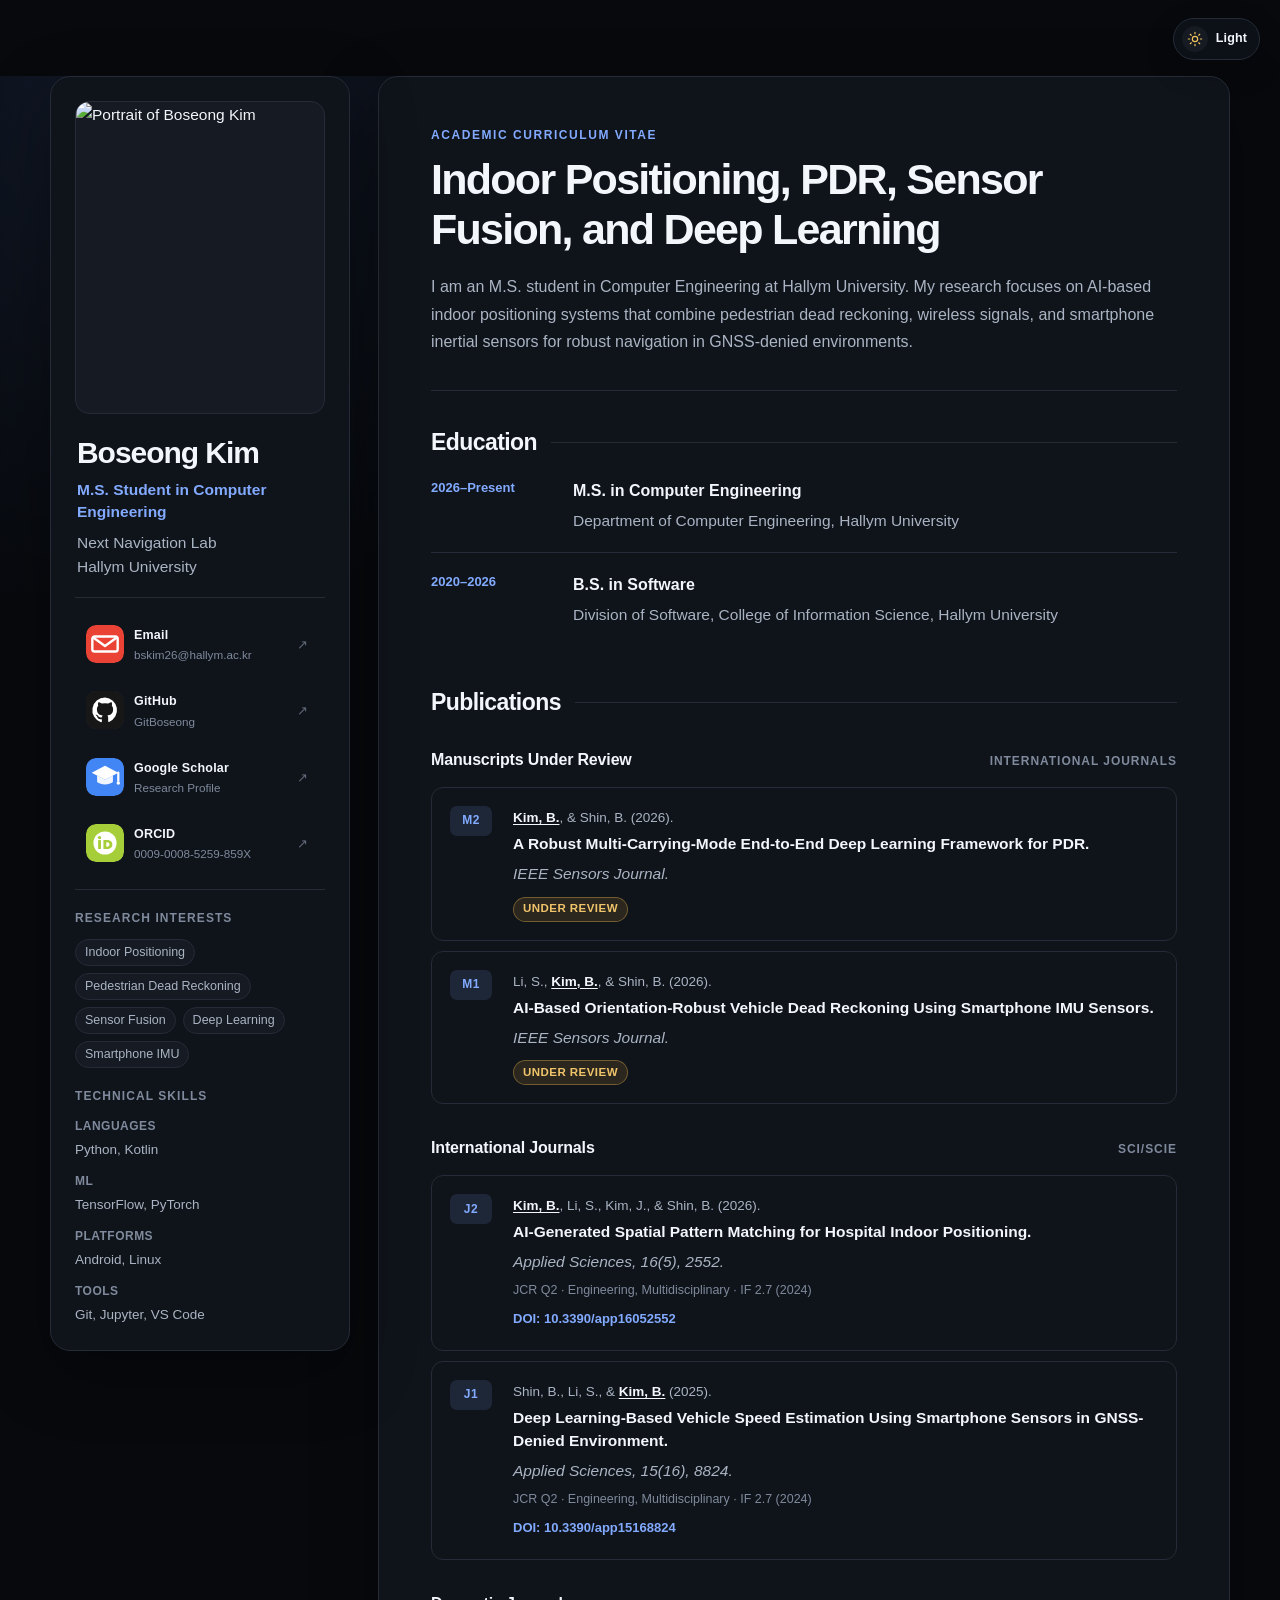
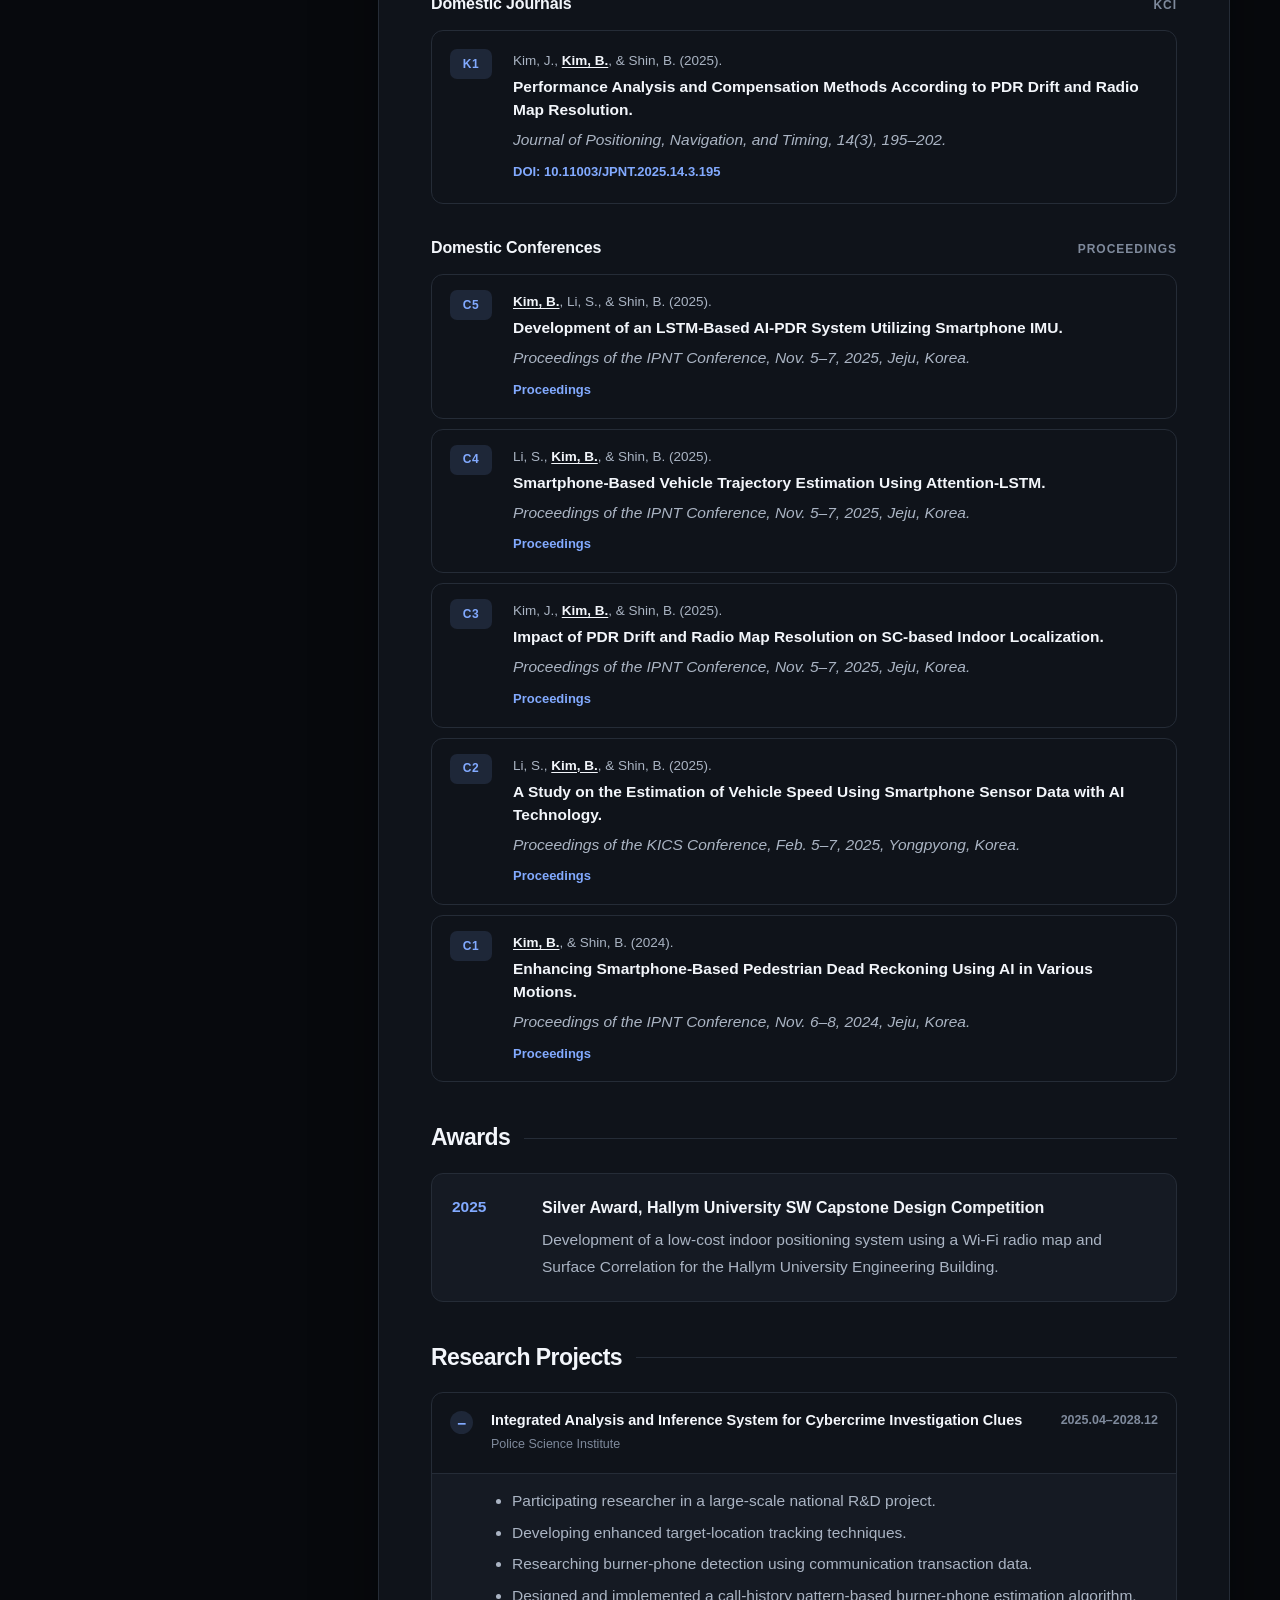
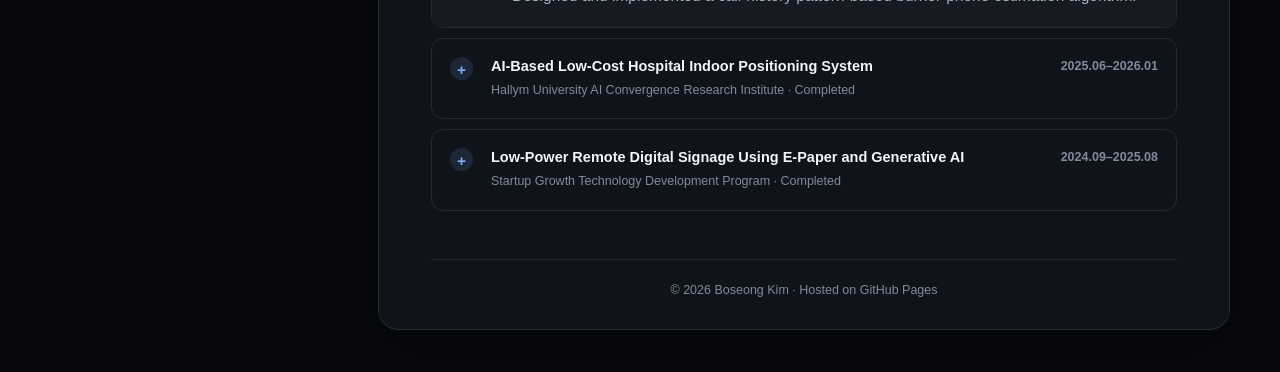
==== commit a9726dc8: "docs: 이메일 수정" ====
--- a/index.html
+++ b/index.html
@@ -55,13 +55,13 @@
       </div>
 
       <nav class="contact-list" aria-label="Contact and academic profiles">
-        <a class="contact-card" href="mailto:bskim01@hallym.ac.kr">
+        <a class="contact-card" href="mailto:bskim26@hallym.ac.kr">
           <span class="contact-icon">
             <img src="assets/icons/email.svg" alt="" aria-hidden="true">
           </span>
           <span class="contact-copy">
             <span class="contact-label">Email</span>
-            <span class="contact-value">bskim01@hallym.ac.kr</span>
+            <span class="contact-value">bskim26@hallym.ac.kr</span>
           </span>
           <span class="contact-arrow" aria-hidden="true">↗</span>
         </a>
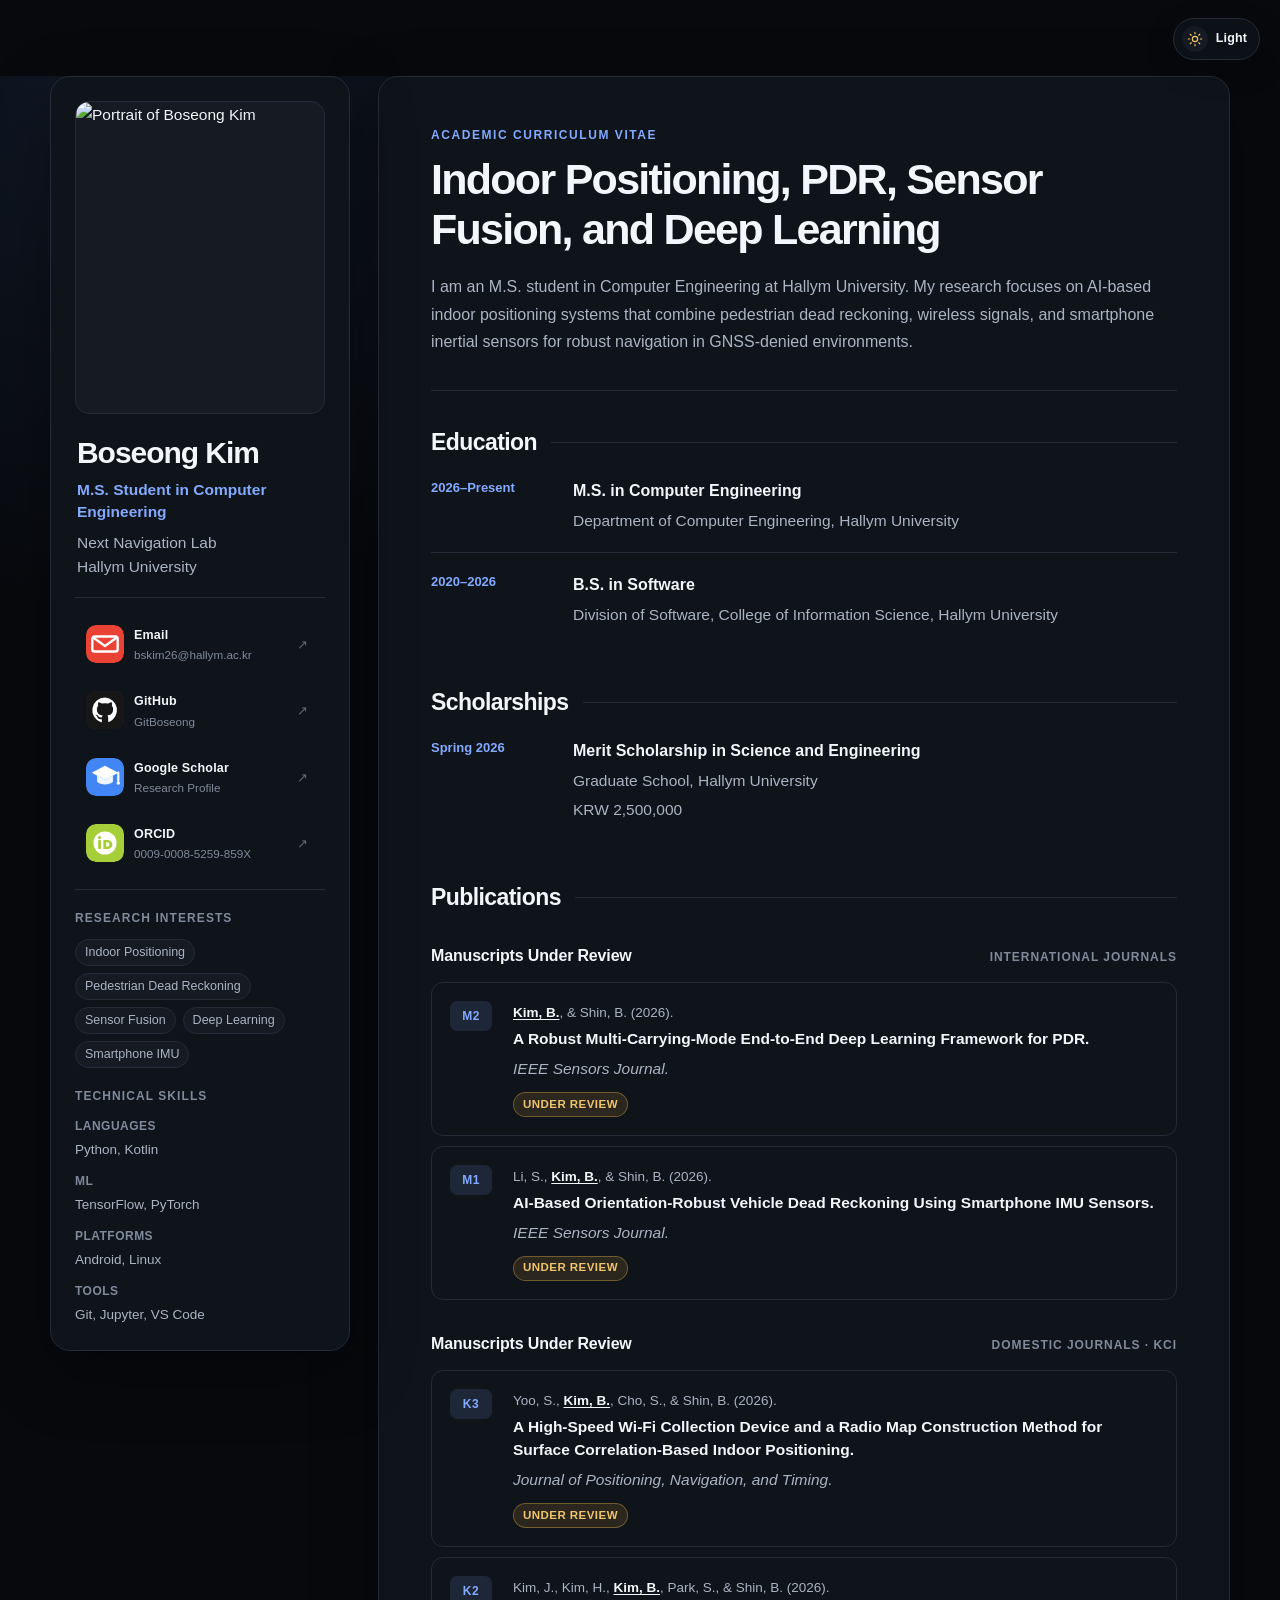
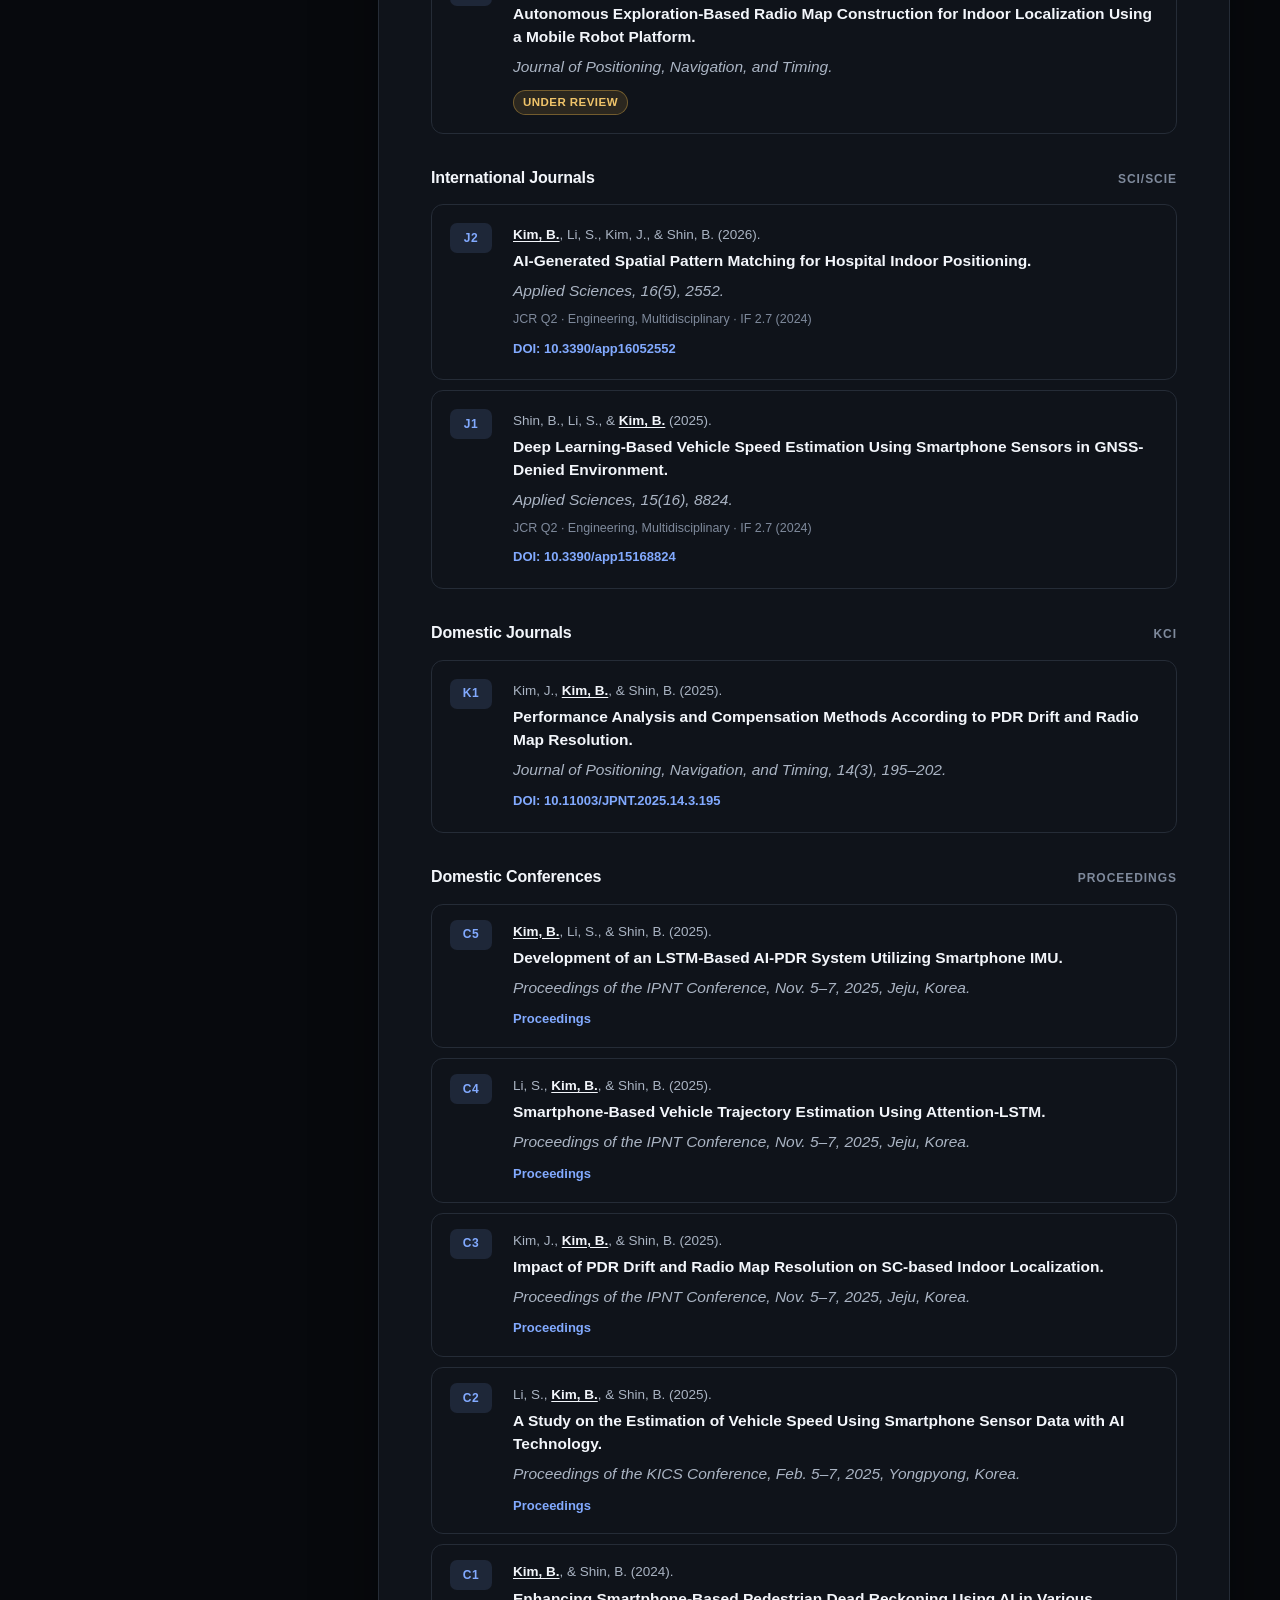
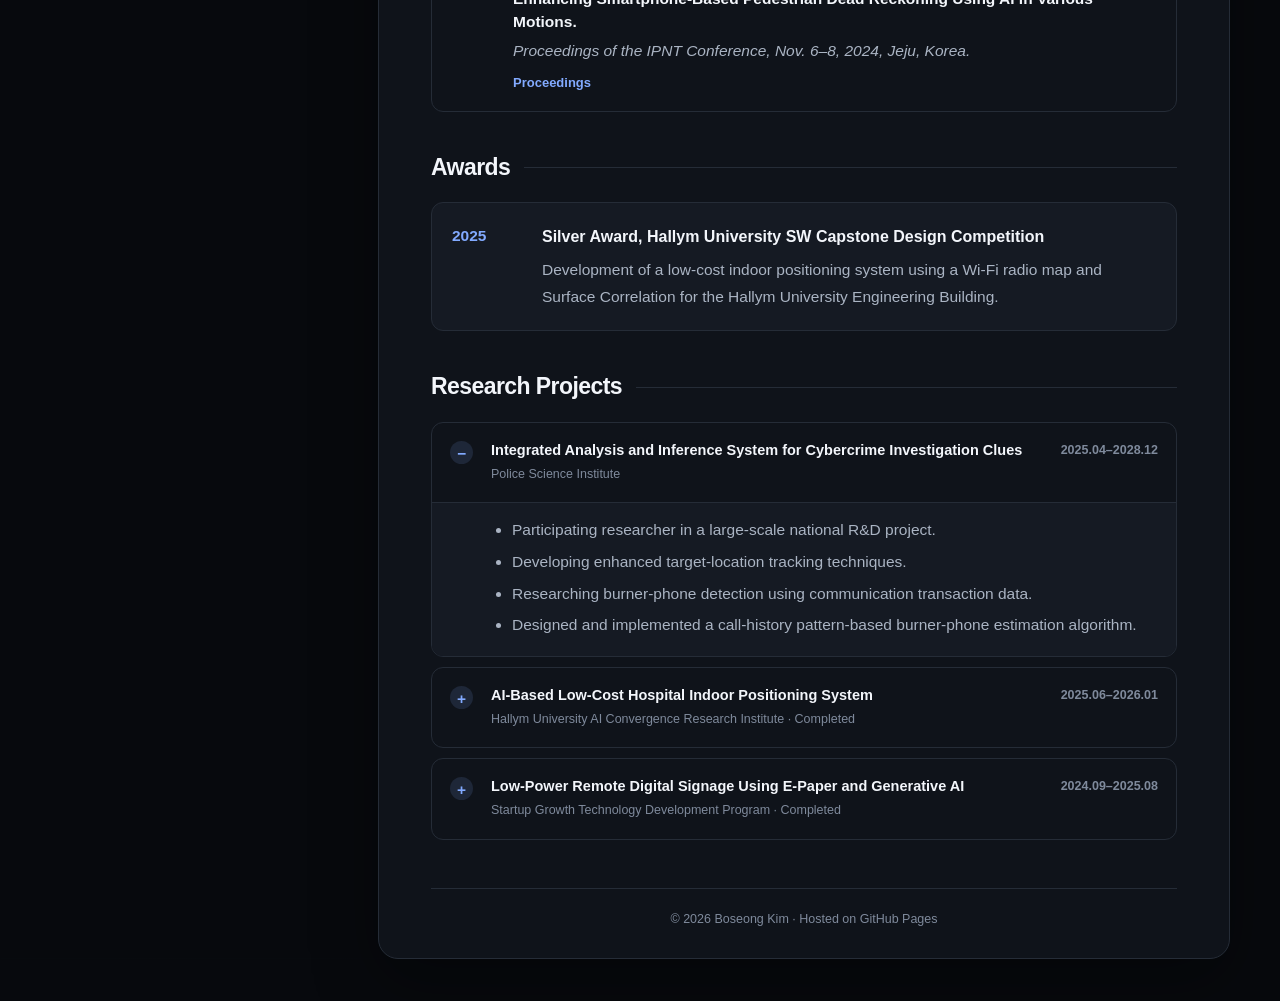
==== commit 9b17307d: "Update CV with scholarship and JPNT manuscripts" ====
--- a/index.html
+++ b/index.html
@@ -157,6 +157,24 @@
         </div>
       </section>
 
+            <section class="cv-section" aria-labelledby="scholarships-title">
+        <div class="section-heading">
+          <h2 id="scholarships-title">Scholarships</h2>
+        </div>
+
+        <div class="timeline">
+          <article class="timeline-item">
+            <div class="timeline-period">Spring 2026</div>
+
+            <div class="timeline-content">
+              <h3>Merit Scholarship in Science and Engineering</h3>
+              <p>Graduate School, Hallym University</p>
+              <p class="scholarship-amount">KRW 2,500,000</p>
+            </div>
+          </article>
+        </div>
+      </section>
+
       <section class="cv-section" aria-labelledby="publications-title">
         <div class="section-heading">
           <h2 id="publications-title">Publications</h2>
@@ -192,6 +210,41 @@
                 AI-Based Orientation-Robust Vehicle Dead Reckoning Using Smartphone IMU Sensors.
               </p>
               <p class="publication-venue">IEEE Sensors Journal.</p>
+              <span class="status-badge status-review">Under Review</span>
+            </div>
+          </li>
+        </ol>
+
+        <div class="subsection-heading">
+          <h3>Manuscripts Under Review</h3>
+          <span>Domestic Journals · KCI</span>
+        </div>
+
+        <ol class="publication-list">
+          <li class="publication-item">
+            <div class="publication-code">K3</div>
+            <div class="publication-body">
+              <p class="publication-authors">
+                Yoo, S., <strong class="me">Kim, B.</strong>, Cho, S., &amp; Shin, B. (2026).
+              </p>
+              <p class="publication-title">
+                A High-Speed Wi-Fi Collection Device and a Radio Map Construction Method for Surface Correlation-Based Indoor Positioning.
+              </p>
+              <p class="publication-venue">Journal of Positioning, Navigation, and Timing.</p>
+              <span class="status-badge status-review">Under Review</span>
+            </div>
+          </li>
+
+          <li class="publication-item">
+            <div class="publication-code">K2</div>
+            <div class="publication-body">
+              <p class="publication-authors">
+                Kim, J., Kim, H., <strong class="me">Kim, B.</strong>, Park, S., &amp; Shin, B. (2026).
+              </p>
+              <p class="publication-title">
+                Autonomous Exploration-Based Radio Map Construction for Indoor Localization Using a Mobile Robot Platform.
+              </p>
+              <p class="publication-venue">Journal of Positioning, Navigation, and Timing.</p>
               <span class="status-badge status-review">Under Review</span>
             </div>
           </li>
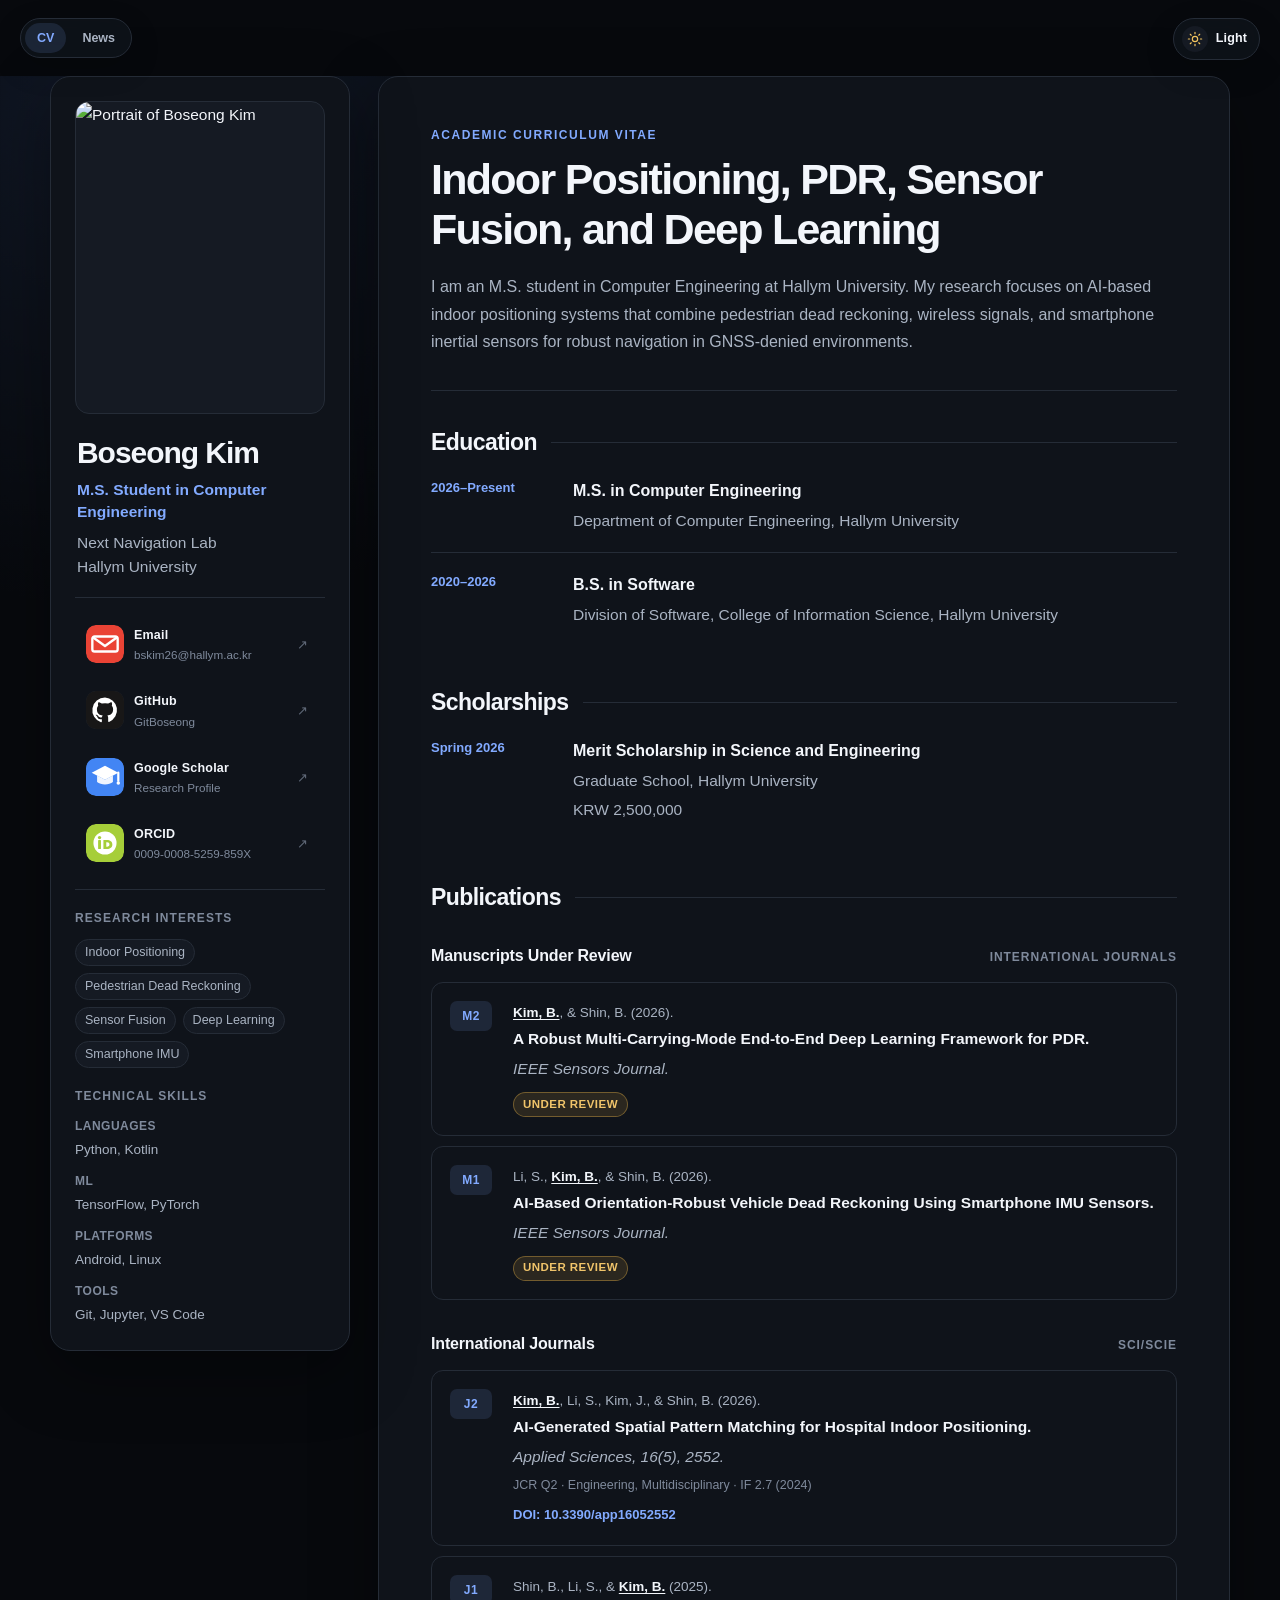
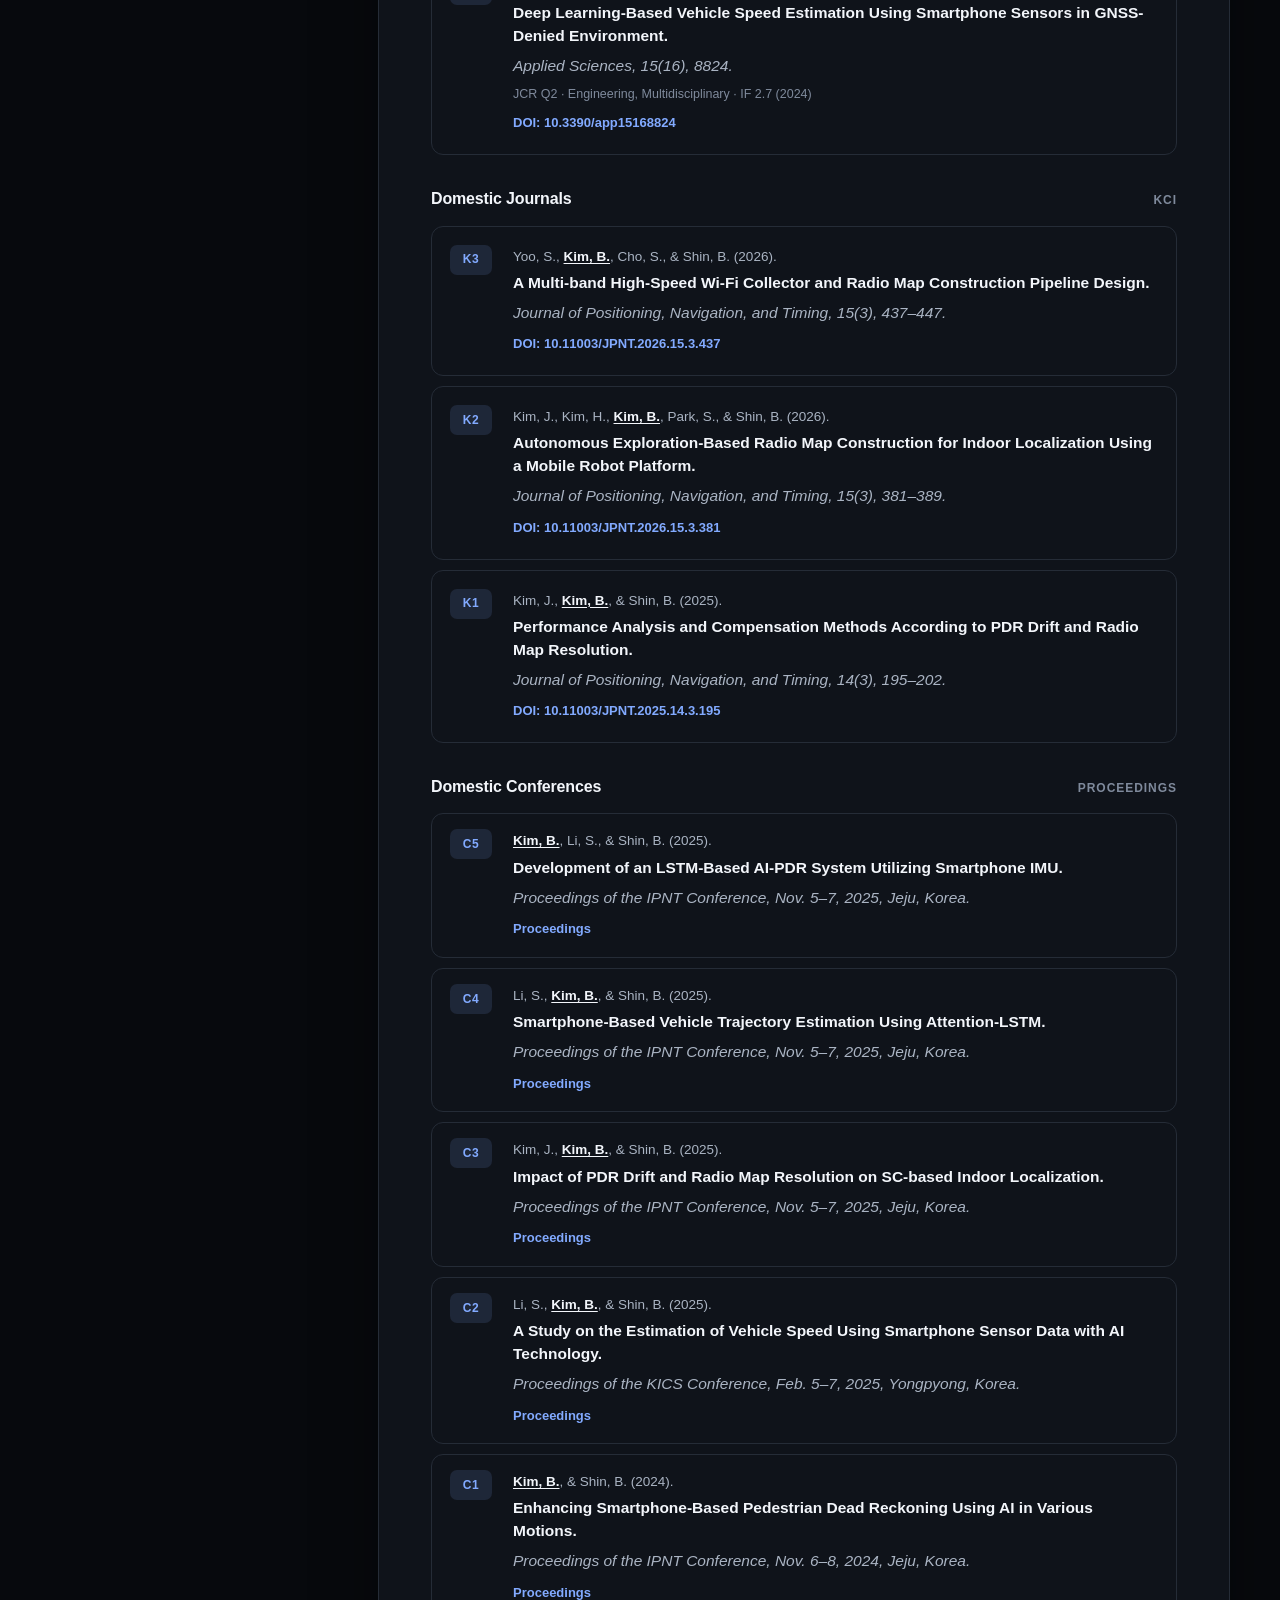
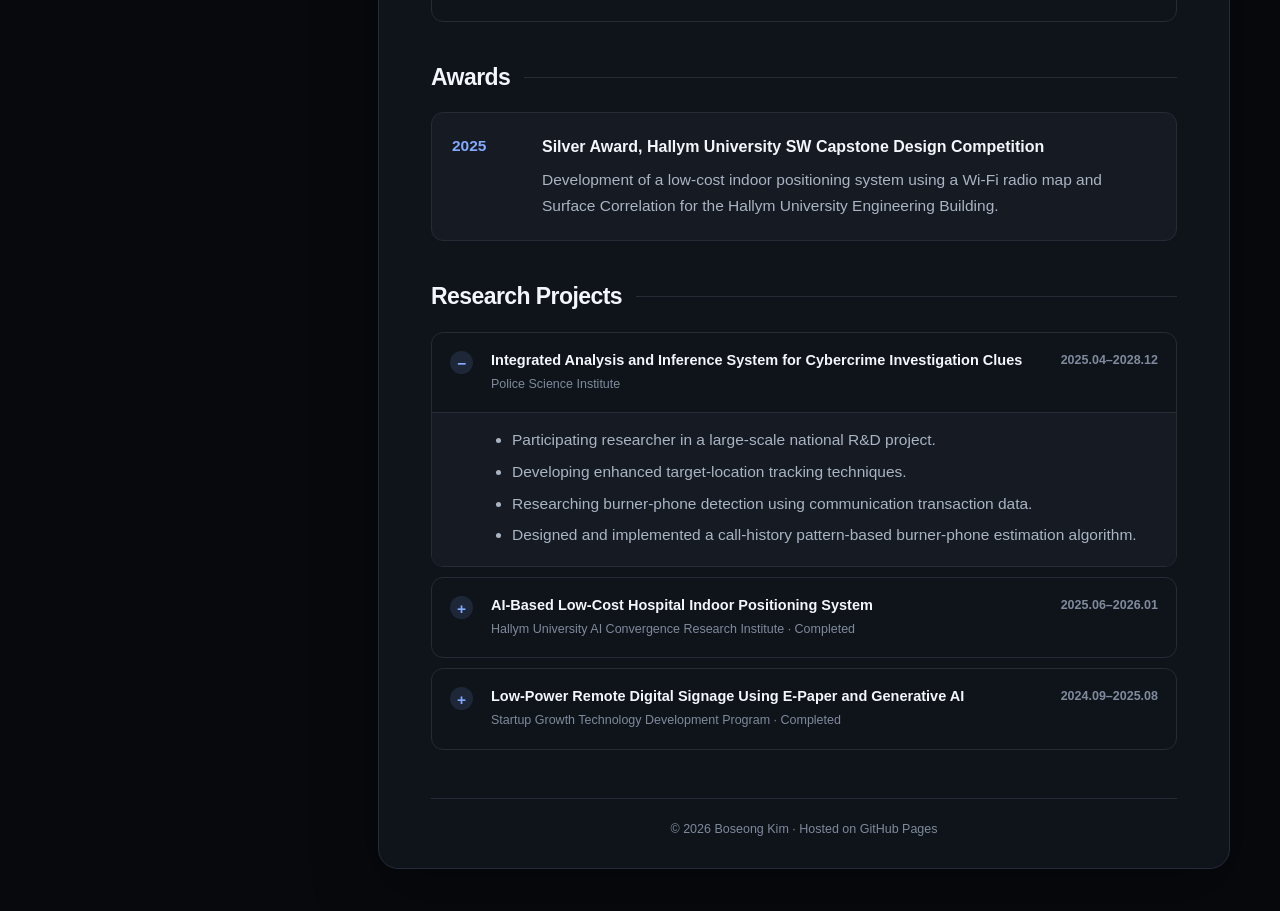
==== commit 57f7d99a: "feat: add publications and news page" ====
--- a/index.html
+++ b/index.html
@@ -30,6 +30,11 @@
 
 <body>
   <a class="skip-link" href="#main-content">Skip to main content</a>
+
+  <nav class="site-nav" aria-label="Primary navigation">
+    <a class="active" href="index.html" aria-current="page">CV</a>
+    <a href="news.html">News</a>
+  </nav>
 
   <button class="theme-toggle" id="theme-toggle" type="button" aria-label="Switch to light mode" title="Switch color theme">
     <span class="theme-toggle-icon" aria-hidden="true">
@@ -157,7 +162,7 @@
         </div>
       </section>
 
-            <section class="cv-section" aria-labelledby="scholarships-title">
+      <section class="cv-section" aria-labelledby="scholarships-title">
         <div class="section-heading">
           <h2 id="scholarships-title">Scholarships</h2>
         </div>
@@ -210,41 +215,6 @@
                 AI-Based Orientation-Robust Vehicle Dead Reckoning Using Smartphone IMU Sensors.
               </p>
               <p class="publication-venue">IEEE Sensors Journal.</p>
-              <span class="status-badge status-review">Under Review</span>
-            </div>
-          </li>
-        </ol>
-
-        <div class="subsection-heading">
-          <h3>Manuscripts Under Review</h3>
-          <span>Domestic Journals · KCI</span>
-        </div>
-
-        <ol class="publication-list">
-          <li class="publication-item">
-            <div class="publication-code">K3</div>
-            <div class="publication-body">
-              <p class="publication-authors">
-                Yoo, S., <strong class="me">Kim, B.</strong>, Cho, S., &amp; Shin, B. (2026).
-              </p>
-              <p class="publication-title">
-                A High-Speed Wi-Fi Collection Device and a Radio Map Construction Method for Surface Correlation-Based Indoor Positioning.
-              </p>
-              <p class="publication-venue">Journal of Positioning, Navigation, and Timing.</p>
-              <span class="status-badge status-review">Under Review</span>
-            </div>
-          </li>
-
-          <li class="publication-item">
-            <div class="publication-code">K2</div>
-            <div class="publication-body">
-              <p class="publication-authors">
-                Kim, J., Kim, H., <strong class="me">Kim, B.</strong>, Park, S., &amp; Shin, B. (2026).
-              </p>
-              <p class="publication-title">
-                Autonomous Exploration-Based Radio Map Construction for Indoor Localization Using a Mobile Robot Platform.
-              </p>
-              <p class="publication-venue">Journal of Positioning, Navigation, and Timing.</p>
               <span class="status-badge status-review">Under Review</span>
             </div>
           </li>
@@ -295,6 +265,38 @@
         </div>
 
         <ol class="publication-list">
+          <li class="publication-item">
+            <div class="publication-code">K3</div>
+            <div class="publication-body">
+              <p class="publication-authors">
+                Yoo, S., <strong class="me">Kim, B.</strong>, Cho, S., &amp; Shin, B. (2026).
+              </p>
+              <p class="publication-title">
+                A Multi-band High-Speed Wi-Fi Collector and Radio Map Construction Pipeline Design.
+              </p>
+              <p class="publication-venue">Journal of Positioning, Navigation, and Timing, 15(3), 437–447.</p>
+              <a class="doi-link" href="https://doi.org/10.11003/JPNT.2026.15.3.437" target="_blank" rel="noreferrer">
+                DOI: 10.11003/JPNT.2026.15.3.437
+              </a>
+            </div>
+          </li>
+
+          <li class="publication-item">
+            <div class="publication-code">K2</div>
+            <div class="publication-body">
+              <p class="publication-authors">
+                Kim, J., Kim, H., <strong class="me">Kim, B.</strong>, Park, S., &amp; Shin, B. (2026).
+              </p>
+              <p class="publication-title">
+                Autonomous Exploration-Based Radio Map Construction for Indoor Localization Using a Mobile Robot Platform.
+              </p>
+              <p class="publication-venue">Journal of Positioning, Navigation, and Timing, 15(3), 381–389.</p>
+              <a class="doi-link" href="https://doi.org/10.11003/JPNT.2026.15.3.381" target="_blank" rel="noreferrer">
+                DOI: 10.11003/JPNT.2026.15.3.381
+              </a>
+            </div>
+          </li>
+
           <li class="publication-item">
             <div class="publication-code">K1</div>
             <div class="publication-body">
--- a/styles.css
+++ b/styles.css
@@ -53,6 +53,10 @@
   box-sizing: border-box;
 }
 
+[hidden] {
+  display: none !important;
+}
+
 html {
   min-height: 100%;
   scroll-behavior: smooth;
@@ -149,6 +153,41 @@
   cursor: pointer;
 }
 
+.site-nav {
+  position: fixed;
+  top: 18px;
+  left: 20px;
+  z-index: 90;
+  display: inline-flex;
+  gap: 4px;
+  padding: 4px;
+  border: 1px solid var(--line);
+  border-radius: 999px;
+  background: var(--toggle-bg);
+  box-shadow: 0 10px 30px rgba(0, 0, 0, 0.18);
+  backdrop-filter: blur(16px);
+  -webkit-backdrop-filter: blur(16px);
+}
+
+.site-nav a {
+  padding: 6px 12px;
+  border-radius: 999px;
+  color: var(--text-soft);
+  font-size: 12.5px;
+  font-weight: 800;
+  line-height: 1.45;
+}
+
+.site-nav a:hover {
+  color: var(--text);
+  text-decoration: none;
+}
+
+.site-nav a.active {
+  background: var(--accent-soft);
+  color: var(--accent);
+}
+
 .theme-toggle:hover {
   border-color: var(--line-strong);
   background: var(--surface-raised);
@@ -746,6 +785,357 @@
   text-align: center;
 }
 
+/* News */
+.news-page,
+.editor-page {
+  width: min(980px, calc(100% - 40px));
+  margin: 76px auto 42px;
+  padding: 48px 52px 28px;
+  border: 1px solid var(--line);
+  border-radius: var(--radius-lg);
+  background: var(--surface);
+  box-shadow: var(--shadow);
+}
+
+.news-hero,
+.editor-header {
+  display: flex;
+  justify-content: space-between;
+  align-items: flex-end;
+  gap: 32px;
+  margin-bottom: 38px;
+  padding-bottom: 34px;
+  border-bottom: 1px solid var(--line);
+}
+
+.news-hero h1,
+.editor-header h1 {
+  margin: 0;
+  font-size: clamp(38px, 7vw, 64px);
+  line-height: 1;
+  letter-spacing: -0.055em;
+}
+
+.news-hero p:last-child,
+.editor-header p:last-child {
+  max-width: 610px;
+  margin: 15px 0 0;
+  color: var(--text-soft);
+  font-size: 16px;
+}
+
+.write-link {
+  flex: 0 0 auto;
+  margin-bottom: 3px;
+  padding: 9px 14px;
+  border: 1px solid var(--line);
+  border-radius: 999px;
+  background: var(--surface-soft);
+  color: var(--text);
+  font-size: 13px;
+  font-weight: 800;
+}
+
+.write-link:hover {
+  border-color: var(--accent);
+  color: var(--accent);
+  text-decoration: none;
+}
+
+.news-list {
+  display: grid;
+  gap: 16px;
+}
+
+.news-card {
+  overflow: hidden;
+  border: 1px solid var(--line);
+  border-radius: 16px;
+  background: var(--surface);
+}
+
+.news-card-media {
+  aspect-ratio: 16 / 8;
+  margin: 0;
+  overflow: hidden;
+  border-bottom: 1px solid var(--line);
+  background: var(--surface-soft);
+}
+
+.news-card-media img {
+  width: 100%;
+  height: 100%;
+  display: block;
+  object-fit: cover;
+}
+
+.news-card-content {
+  padding: 25px 28px 27px;
+}
+
+.news-card-meta {
+  display: flex;
+  align-items: center;
+  gap: 10px;
+  color: var(--text-faint);
+  font-size: 12.5px;
+  font-weight: 700;
+}
+
+.news-category {
+  display: inline-flex;
+  padding: 4px 9px;
+  border-radius: 999px;
+  background: var(--accent-soft);
+  color: var(--accent);
+  font-size: 11.5px;
+  font-weight: 850;
+  letter-spacing: 0.04em;
+  text-transform: uppercase;
+}
+
+.news-card h2 {
+  margin: 14px 0 0;
+  font-size: clamp(20px, 4vw, 27px);
+  line-height: 1.25;
+  letter-spacing: -0.025em;
+}
+
+.news-summary {
+  margin: 12px 0 0;
+  color: var(--text);
+  font-size: 15.5px;
+  font-weight: 620;
+  line-height: 1.6;
+}
+
+.news-body {
+  margin-top: 12px;
+  color: var(--text-soft);
+}
+
+.news-body p {
+  margin: 0;
+}
+
+.news-body p + p {
+  margin-top: 10px;
+}
+
+.news-links {
+  display: flex;
+  flex-wrap: wrap;
+  gap: 10px;
+  margin-top: 17px;
+}
+
+.news-links a {
+  display: inline-flex;
+  padding: 7px 11px;
+  border: 1px solid var(--line);
+  border-radius: 8px;
+  background: var(--surface-soft);
+  font-size: 13px;
+  font-weight: 750;
+}
+
+.news-links a::after {
+  content: " ↗";
+}
+
+.news-loading,
+.news-empty {
+  padding: 28px;
+  border: 1px dashed var(--line-strong);
+  border-radius: 12px;
+  color: var(--text-faint);
+  text-align: center;
+}
+
+/* News editor */
+.editor-header {
+  display: block;
+}
+
+.editor-header h1 {
+  font-size: clamp(34px, 6vw, 52px);
+}
+
+.editor-grid {
+  display: grid;
+  grid-template-columns: minmax(0, 1.05fr) minmax(300px, 0.95fr);
+  gap: 28px;
+  align-items: start;
+}
+
+.post-form {
+  display: grid;
+  gap: 17px;
+}
+
+.post-form label {
+  display: grid;
+  gap: 7px;
+  min-width: 0;
+}
+
+.post-form label > span {
+  color: var(--text-soft);
+  font-size: 12.5px;
+  font-weight: 800;
+  letter-spacing: 0.02em;
+}
+
+.post-form label small {
+  color: var(--text-faint);
+  font-weight: 600;
+}
+
+.field-row {
+  display: grid;
+  grid-template-columns: 1fr 1fr;
+  gap: 14px;
+}
+
+.post-form input,
+.post-form textarea,
+.post-form select {
+  width: 100%;
+  border: 1px solid var(--line);
+  border-radius: 9px;
+  background: var(--surface-soft);
+  color: var(--text);
+  font: inherit;
+  font-size: 14px;
+  line-height: 1.5;
+}
+
+.post-form input,
+.post-form select {
+  min-height: 44px;
+  padding: 9px 11px;
+}
+
+.post-form textarea {
+  resize: vertical;
+  padding: 11px;
+}
+
+.post-form input:focus,
+.post-form textarea:focus,
+.post-form select:focus {
+  outline: 3px solid var(--accent-soft);
+  border-color: var(--accent);
+}
+
+.photo-field {
+  padding: 14px;
+  border: 1px dashed var(--line-strong);
+  border-radius: 10px;
+  background: var(--surface-soft);
+}
+
+.editor-actions {
+  display: flex;
+  flex-wrap: wrap;
+  gap: 10px;
+}
+
+.primary-button,
+.secondary-button {
+  min-height: 43px;
+  padding: 9px 14px;
+  border: 1px solid var(--line);
+  border-radius: 9px;
+  font: inherit;
+  font-size: 13px;
+  font-weight: 800;
+  cursor: pointer;
+}
+
+.primary-button {
+  border-color: var(--accent);
+  background: var(--accent);
+  color: var(--page-bg);
+}
+
+.secondary-button {
+  background: var(--surface-soft);
+  color: var(--text);
+}
+
+.primary-button:hover,
+.secondary-button:hover {
+  transform: translateY(-1px);
+  box-shadow: var(--hover-shadow);
+}
+
+.editor-status {
+  min-height: 24px;
+  margin: 0;
+  color: var(--text-soft);
+  font-size: 13px;
+}
+
+.editor-status.success {
+  color: #5fc98a;
+}
+
+.editor-status.error {
+  color: #e08b8b;
+}
+
+.editor-preview {
+  position: sticky;
+  top: 76px;
+}
+
+.preview-label {
+  margin-bottom: 9px;
+  color: var(--text-faint);
+  font-size: 11.5px;
+  font-weight: 850;
+  letter-spacing: 0.08em;
+  text-transform: uppercase;
+}
+
+.preview-card .news-card-content {
+  padding: 21px;
+}
+
+.preview-card .news-card-media {
+  aspect-ratio: 16 / 9;
+}
+
+.preview-card h2 {
+  font-size: 21px;
+}
+
+.editor-help {
+  margin-top: 40px;
+  padding: 22px 24px;
+  border: 1px solid var(--line);
+  border-radius: 12px;
+  background: var(--surface-soft);
+}
+
+.editor-help h2 {
+  margin: 0;
+  font-size: 17px;
+}
+
+.editor-help ol {
+  margin: 12px 0 0;
+  padding-left: 20px;
+  color: var(--text-soft);
+}
+
+.editor-help p {
+  margin: 12px 0 0;
+  color: var(--text-faint);
+  font-size: 13px;
+}
+
 @media (max-width: 920px) {
   .page-shell {
     width: min(760px, calc(100% - 28px));
@@ -785,6 +1175,20 @@
   .main-content {
     padding: 40px 34px 24px;
   }
+
+  .news-page,
+  .editor-page {
+    width: min(760px, calc(100% - 28px));
+    padding: 40px 34px 24px;
+  }
+
+  .editor-grid {
+    grid-template-columns: 1fr;
+  }
+
+  .editor-preview {
+    position: static;
+  }
 }
 
 @media (max-width: 620px) {
@@ -803,6 +1207,11 @@
     right: 12px;
   }
 
+  .site-nav {
+    top: 12px;
+    left: 12px;
+  }
+
   .sidebar,
   .main-content {
     border-radius: 14px;
@@ -824,6 +1233,31 @@
 
   .main-content {
     padding: 30px 20px 20px;
+  }
+
+  .news-page,
+  .editor-page {
+    width: calc(100% - 20px);
+    margin: 66px auto 10px;
+    padding: 30px 20px 20px;
+    border-radius: 14px;
+  }
+
+  .news-hero {
+    display: block;
+  }
+
+  .write-link {
+    display: inline-flex;
+    margin-top: 20px;
+  }
+
+  .news-card-content {
+    padding: 20px;
+  }
+
+  .field-row {
+    grid-template-columns: 1fr;
   }
 
   .page-header h2 {
@@ -954,6 +1388,11 @@
     display: none;
   }
 
+  .site-nav,
+  .write-link {
+    display: none;
+  }
+
   .page-footer {
     display: none;
   }
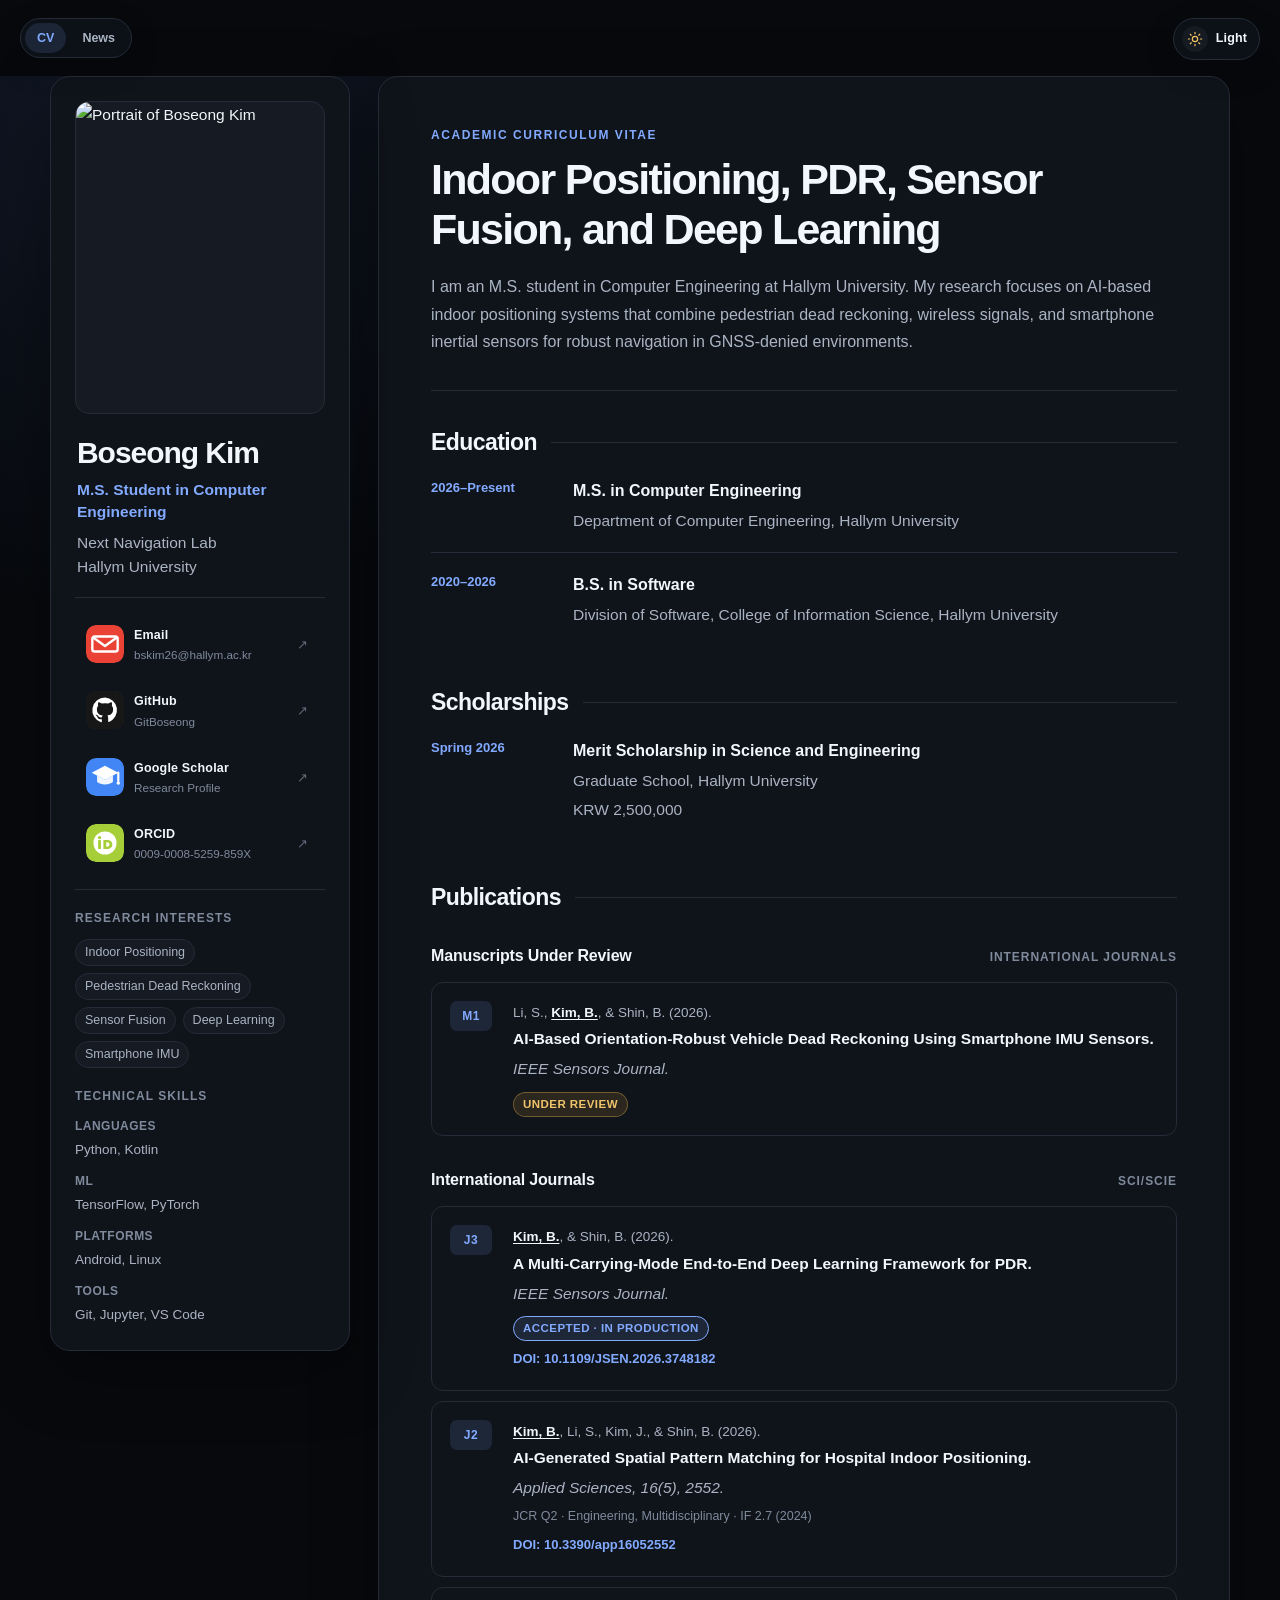
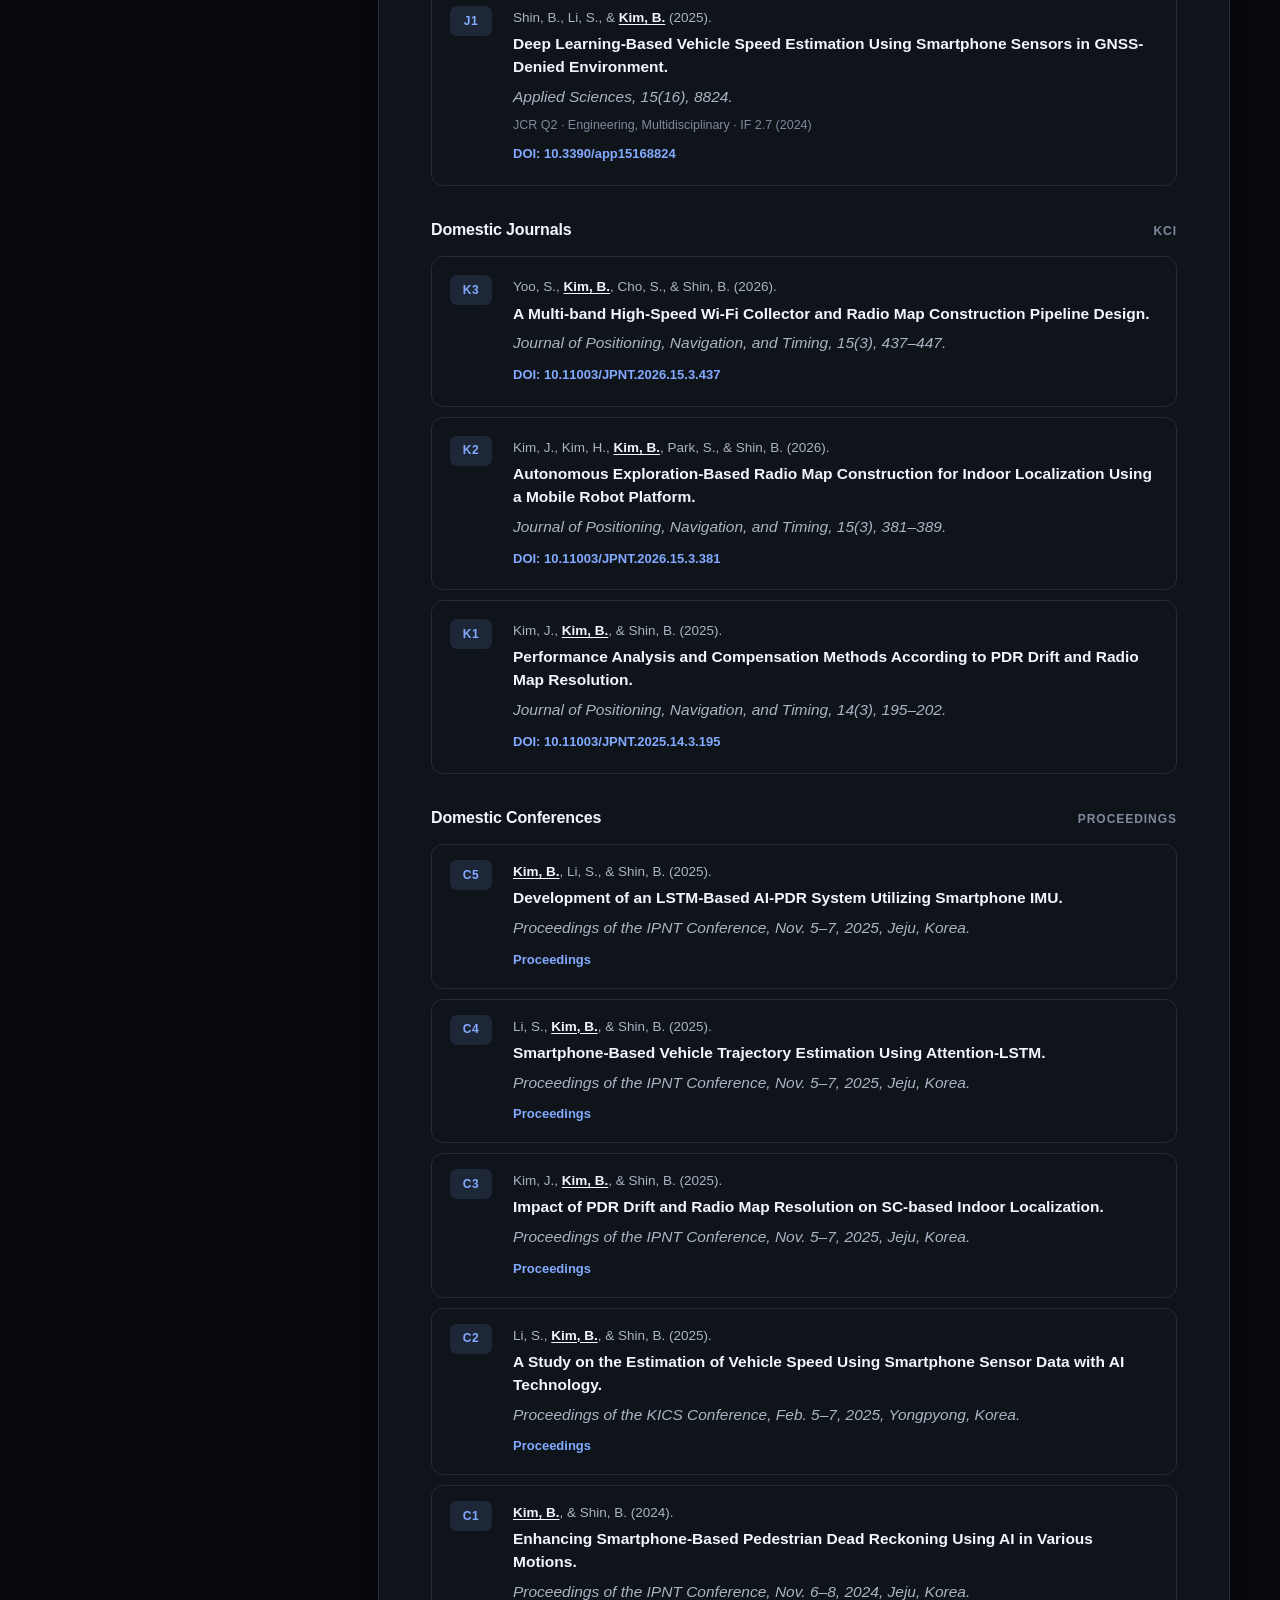
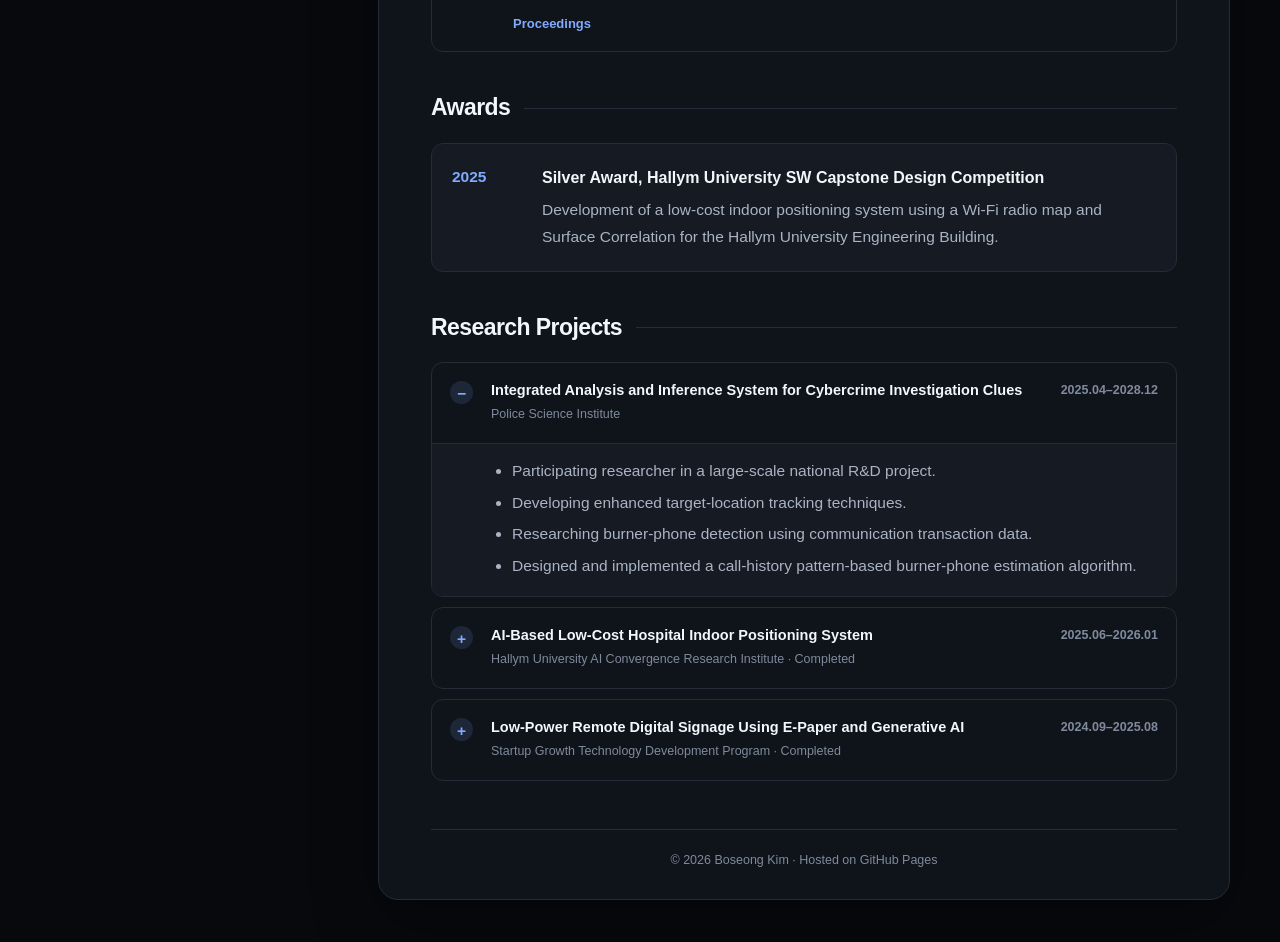
==== commit d37873ce: "feat: update CV and news for accepted IEEE Sensors paper" ====
--- a/index.html
+++ b/index.html
@@ -192,20 +192,6 @@
 
         <ol class="publication-list">
           <li class="publication-item">
-            <div class="publication-code">M2</div>
-            <div class="publication-body">
-              <p class="publication-authors">
-                <strong class="me">Kim, B.</strong>, &amp; Shin, B. (2026).
-              </p>
-              <p class="publication-title">
-                A Robust Multi-Carrying-Mode End-to-End Deep Learning Framework for PDR.
-              </p>
-              <p class="publication-venue">IEEE Sensors Journal.</p>
-              <span class="status-badge status-review">Under Review</span>
-            </div>
-          </li>
-
-          <li class="publication-item">
             <div class="publication-code">M1</div>
             <div class="publication-body">
               <p class="publication-authors">
@@ -226,6 +212,23 @@
         </div>
 
         <ol class="publication-list">
+          <li class="publication-item">
+            <div class="publication-code">J3</div>
+            <div class="publication-body">
+              <p class="publication-authors">
+                <strong class="me">Kim, B.</strong>, &amp; Shin, B. (2026).
+              </p>
+              <p class="publication-title">
+                A Multi-Carrying-Mode End-to-End Deep Learning Framework for PDR.
+              </p>
+              <p class="publication-venue">IEEE Sensors Journal.</p>
+              <p><span class="status-badge status-accepted">Accepted · In production</span></p>
+              <a class="doi-link" href="https://doi.org/10.1109/JSEN.2026.3748182" target="_blank" rel="noreferrer">
+                DOI: 10.1109/JSEN.2026.3748182
+              </a>
+            </div>
+          </li>
+
           <li class="publication-item">
             <div class="publication-code">J2</div>
             <div class="publication-body">
--- a/styles.css
+++ b/styles.css
@@ -658,6 +658,12 @@
   color: var(--review-text);
 }
 
+.status-accepted {
+  border-color: var(--accent);
+  background: var(--accent-soft);
+  color: var(--accent);
+}
+
 .publication-list-compact .publication-item {
   padding-block: 15px;
 }
@@ -822,24 +828,6 @@
   margin: 15px 0 0;
   color: var(--text-soft);
   font-size: 16px;
-}
-
-.write-link {
-  flex: 0 0 auto;
-  margin-bottom: 3px;
-  padding: 9px 14px;
-  border: 1px solid var(--line);
-  border-radius: 999px;
-  background: var(--surface-soft);
-  color: var(--text);
-  font-size: 13px;
-  font-weight: 800;
-}
-
-.write-link:hover {
-  border-color: var(--accent);
-  color: var(--accent);
-  text-decoration: none;
 }
 
 .news-list {
@@ -1245,11 +1233,6 @@
 
   .news-hero {
     display: block;
-  }
-
-  .write-link {
-    display: inline-flex;
-    margin-top: 20px;
   }
 
   .news-card-content {
@@ -1388,8 +1371,7 @@
     display: none;
   }
 
-  .site-nav,
-  .write-link {
+  .site-nav {
     display: none;
   }
 
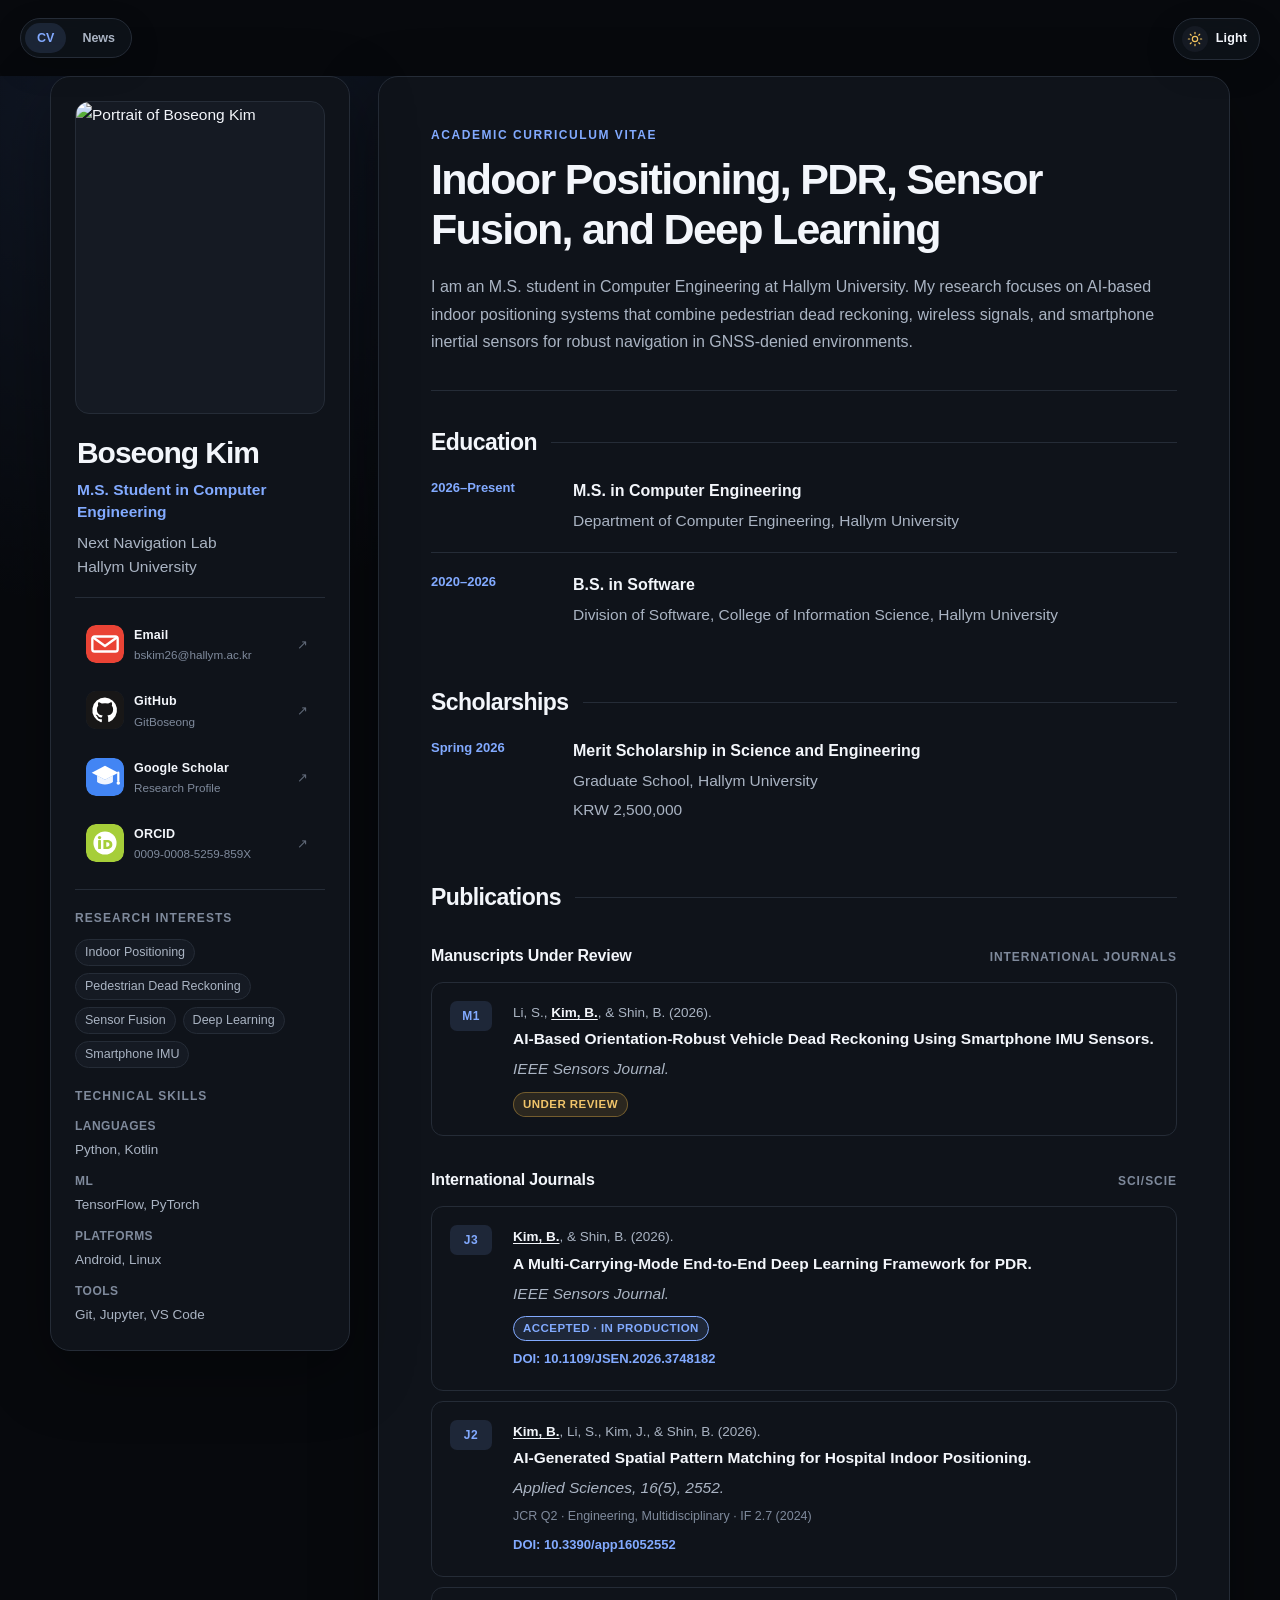
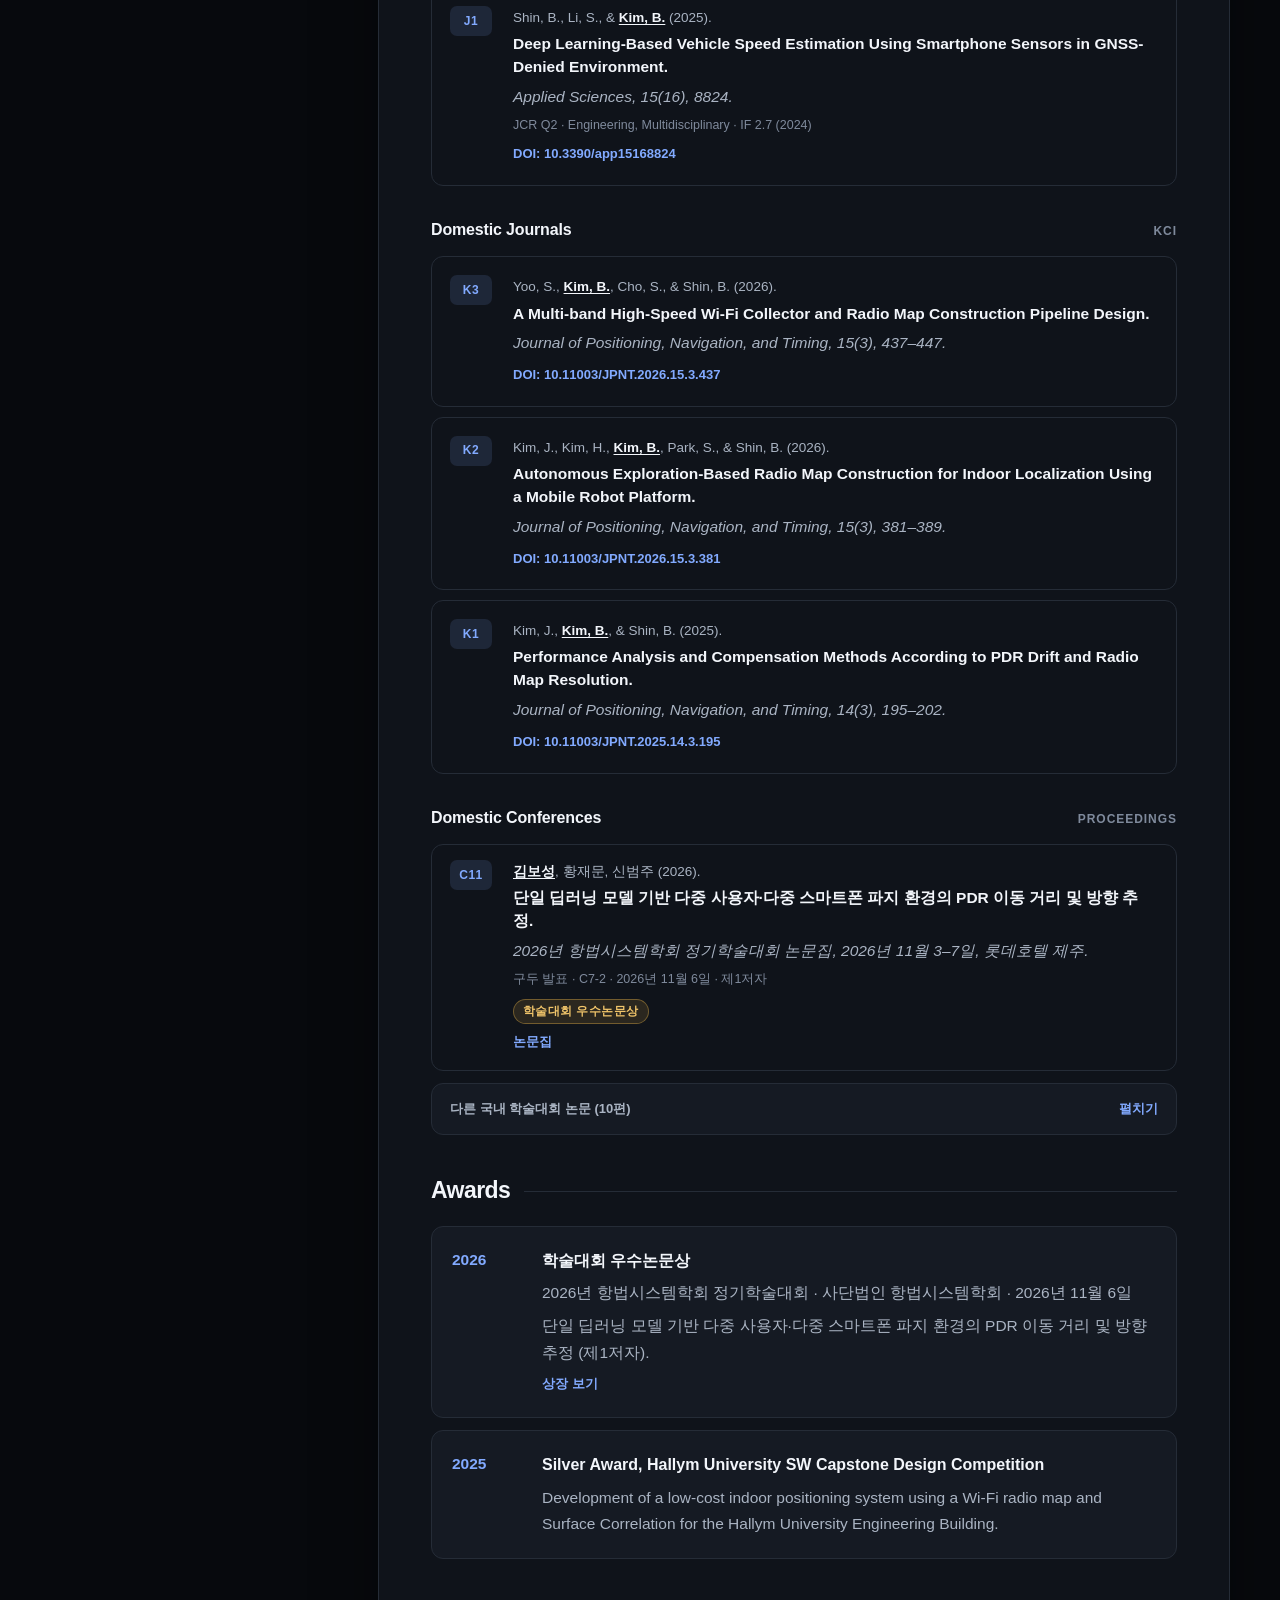
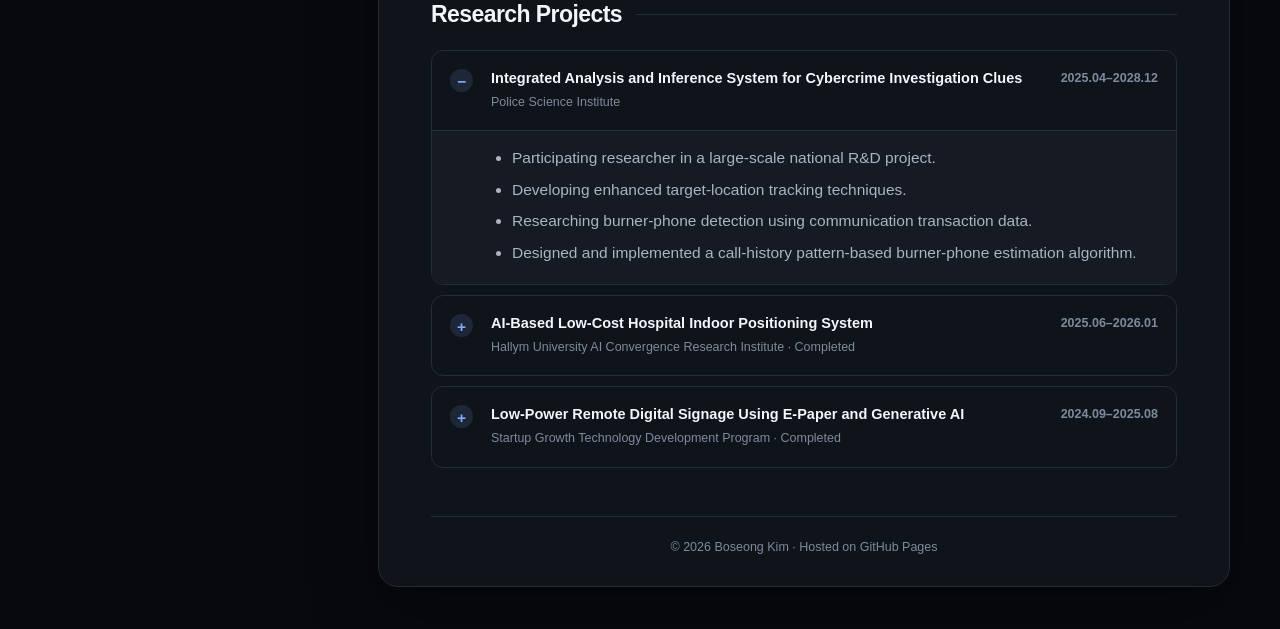
==== commit 02d5ecac: "feat: add IPNT award and organize Korean conference publications" ====
--- a/index.html
+++ b/index.html
@@ -322,63 +322,156 @@
           <span>Proceedings</span>
         </div>
 
-        <ol class="publication-list publication-list-compact">
-          <li class="publication-item">
-            <div class="publication-code">C5</div>
-            <div class="publication-body">
-              <p class="publication-authors"><strong class="me">Kim, B.</strong>, Li, S., &amp; Shin, B. (2025).</p>
-              <p class="publication-title">Development of an LSTM-Based AI-PDR System Utilizing Smartphone IMU.</p>
-              <p class="publication-venue">Proceedings of the IPNT Conference, Nov. 5–7, 2025, Jeju, Korea.</p>
-              <a class="doi-link" href="https://ipnt.or.kr/2025proc/35?sfl=wr_name&amp;stx=%EA%B9%80%EB%B3%B4%EC%84%B1&amp;sop=and" target="_blank" rel="noreferrer">Proceedings</a>
-            </div>
-          </li>
-
-          <li class="publication-item">
-            <div class="publication-code">C4</div>
-            <div class="publication-body">
-              <p class="publication-authors">Li, S., <strong class="me">Kim, B.</strong>, &amp; Shin, B. (2025).</p>
-              <p class="publication-title">Smartphone-Based Vehicle Trajectory Estimation Using Attention-LSTM.</p>
-              <p class="publication-venue">Proceedings of the IPNT Conference, Nov. 5–7, 2025, Jeju, Korea.</p>
-              <a class="doi-link" href="https://ipnt.or.kr/2025proc/77?sfl=wr_name&amp;stx=%EA%B9%80%EB%B3%B4%EC%84%B1&amp;sop=and" target="_blank" rel="noreferrer">Proceedings</a>
-            </div>
-          </li>
-
-          <li class="publication-item">
-            <div class="publication-code">C3</div>
-            <div class="publication-body">
-              <p class="publication-authors">Kim, J., <strong class="me">Kim, B.</strong>, &amp; Shin, B. (2025).</p>
-              <p class="publication-title">Impact of PDR Drift and Radio Map Resolution on SC-based Indoor Localization.</p>
-              <p class="publication-venue">Proceedings of the IPNT Conference, Nov. 5–7, 2025, Jeju, Korea.</p>
-              <a class="doi-link" href="https://ipnt.or.kr/2025proc/127?sfl=wr_name&amp;stx=%EA%B9%80%EB%B3%B4%EC%84%B1&amp;sop=and" target="_blank" rel="noreferrer">Proceedings</a>
-            </div>
-          </li>
-
-          <li class="publication-item">
-            <div class="publication-code">C2</div>
-            <div class="publication-body">
-              <p class="publication-authors">Li, S., <strong class="me">Kim, B.</strong>, &amp; Shin, B. (2025).</p>
-              <p class="publication-title">A Study on the Estimation of Vehicle Speed Using Smartphone Sensor Data with AI Technology.</p>
-              <p class="publication-venue">Proceedings of the KICS Conference, Feb. 5–7, 2025, Yongpyong, Korea.</p>
-              <a class="doi-link" href="https://www.dbpia.co.kr/Journal/articleDetail?nodeId=NODE12132368" target="_blank" rel="noreferrer">Proceedings</a>
-            </div>
-          </li>
-
-          <li class="publication-item">
-            <div class="publication-code">C1</div>
-            <div class="publication-body">
-              <p class="publication-authors"><strong class="me">Kim, B.</strong>, &amp; Shin, B. (2024).</p>
-              <p class="publication-title">Enhancing Smartphone-Based Pedestrian Dead Reckoning Using AI in Various Motions.</p>
-              <p class="publication-venue">Proceedings of the IPNT Conference, Nov. 6–8, 2024, Jeju, Korea.</p>
-              <a class="doi-link" href="https://ipnt.or.kr/2024proc/56?sfl=wr_name&amp;stx=%EA%B9%80%EB%B3%B4%EC%84%B1&amp;sop=and" target="_blank" rel="noreferrer">Proceedings</a>
+        <ol class="publication-list publication-list-compact" aria-label="대표 국내 학술대회 논문">
+          <li class="publication-item" lang="ko">
+            <div class="publication-code">C11</div>
+            <div class="publication-body">
+              <p class="publication-authors"><strong class="me">김보성</strong>, 황재문, 신범주 (2026).</p>
+              <p class="publication-title">단일 딥러닝 모델 기반 다중 사용자·다중 스마트폰 파지 환경의 PDR 이동 거리 및 방향 추정.</p>
+              <p class="publication-venue">2026년 항법시스템학회 정기학술대회 논문집, 2026년 11월 3–7일, 롯데호텔 제주.</p>
+              <p class="publication-meta">구두 발표 · C7-2 · 2026년 11월 6일 · 제1저자</p>
+              <p><span class="status-badge status-award">학술대회 우수논문상</span></p>
+              <a class="doi-link" href="https://ipnt.or.kr/2026fproc/81" target="_blank" rel="noreferrer">논문집</a>
             </div>
           </li>
         </ol>
+
+        <details class="conference-archive" lang="ko">
+          <summary>
+            <span>다른 국내 학술대회 논문 (10편)</span>
+            <span class="conference-archive-action">
+              <span class="archive-expand">펼치기</span>
+              <span class="archive-collapse">접기</span>
+            </span>
+          </summary>
+
+          <ol class="publication-list publication-list-compact">
+            <li class="publication-item" lang="ko">
+              <div class="publication-code">C10</div>
+              <div class="publication-body">
+                <p class="publication-authors">박성민, 김종현, 김해람, <strong class="me">김보성</strong>, 신범주 (2026).</p>
+                <p class="publication-title">TurtleBot4 기반 자율탐사를 이용한 실내 위치 추정용 Radio Map 구축.</p>
+                <p class="publication-venue">2026년 항법시스템학회 정기학술대회 논문집, 2026년 11월 3–7일, 롯데호텔 제주.</p>
+                <p class="publication-meta">구두 발표 · C6-3 · 2026년 11월 6일</p>
+                <a class="doi-link" href="https://ipnt.or.kr/2026fproc/78" target="_blank" rel="noreferrer">논문집</a>
+              </div>
+            </li>
+
+            <li class="publication-item" lang="ko">
+              <div class="publication-code">C9</div>
+              <div class="publication-body">
+                <p class="publication-authors">김해람, 최원영, <strong class="me">김보성</strong>, 신범주 (2026).</p>
+                <p class="publication-title">BLE Advertising 신호 기반 랜덤한 MAC 주소 매칭 알고리즘 및 재실 인원 추정.</p>
+                <p class="publication-venue">2026년 항법시스템학회 정기학술대회 논문집, 2026년 11월 3–7일, 롯데호텔 제주.</p>
+                <p class="publication-meta">구두 발표 · C6-2 · 2026년 11월 6일</p>
+                <a class="doi-link" href="https://ipnt.or.kr/2026fproc/77" target="_blank" rel="noreferrer">논문집</a>
+              </div>
+            </li>
+
+            <li class="publication-item" lang="ko">
+              <div class="publication-code">C8</div>
+              <div class="publication-body">
+                <p class="publication-authors">Li Shiyi, <strong class="me">김보성</strong>, 신범주 (2026).</p>
+                <p class="publication-title">다양한 스마트폰 거치 자세를 위한 딥러닝 기반 차량 Dead Reckoning 기법.</p>
+                <p class="publication-venue">2026년 항법시스템학회 정기학술대회 논문집, 2026년 11월 3–7일, 롯데호텔 제주.</p>
+                <p class="publication-meta">구두 발표 · C5-4 · 2026년 11월 6일</p>
+                <a class="doi-link" href="https://ipnt.or.kr/2026fproc/75" target="_blank" rel="noreferrer">논문집</a>
+              </div>
+            </li>
+
+            <li class="publication-item" lang="ko">
+              <div class="publication-code">C7</div>
+              <div class="publication-body">
+                <p class="publication-authors">조세정, <strong class="me">김보성</strong>, 신범주 (2026).</p>
+                <p class="publication-title">BLE 채널 사운딩 기반 스마트폰 실내 위치 추정 시스템.</p>
+                <p class="publication-venue">2026년 항법시스템학회 정기학술대회 논문집, 2026년 11월 3–7일, 롯데호텔 제주.</p>
+                <p class="publication-meta">구두 발표 · C5-3 · 2026년 11월 6일</p>
+                <a class="doi-link" href="https://ipnt.or.kr/2026fproc/74" target="_blank" rel="noreferrer">논문집</a>
+              </div>
+            </li>
+
+            <li class="publication-item" lang="ko">
+              <div class="publication-code">C6</div>
+              <div class="publication-body">
+                <p class="publication-authors">유승현, <strong class="me">김보성</strong>, 신범주 (2026).</p>
+                <p class="publication-title">고속수집기 기반 라디오맵 생성 및 실내 항법 성능 분석.</p>
+                <p class="publication-venue">2026년 항법시스템학회 정기학술대회 논문집, 2026년 11월 3–7일, 롯데호텔 제주.</p>
+                <p class="publication-meta">구두 발표 · C5-1 · 2026년 11월 6일</p>
+                <a class="doi-link" href="https://ipnt.or.kr/2026fproc/72" target="_blank" rel="noreferrer">논문집</a>
+              </div>
+            </li>
+
+            <li class="publication-item" lang="ko">
+              <div class="publication-code">C5</div>
+              <div class="publication-body">
+                <p class="publication-authors"><strong class="me">김보성</strong>, Shiyi Li, 신범주 (2025).</p>
+                <p class="publication-title">LSTM 기반 스마트폰 IMU를 활용한 AI-PDR 시스템 개발.</p>
+                <p class="publication-venue">2025년 항법시스템학회 정기학술대회 논문집, 2025년 11월 4–8일, 롯데호텔 제주.</p>
+                <p class="publication-meta">구두 발표 · E6-1 · 2025년 11월 7일 · 제1저자</p>
+                <a class="doi-link" href="https://ipnt.or.kr/2025proc/35" target="_blank" rel="noreferrer">논문집</a>
+              </div>
+            </li>
+
+            <li class="publication-item" lang="ko">
+              <div class="publication-code">C4</div>
+              <div class="publication-body">
+                <p class="publication-authors">Shiyi Li, <strong class="me">김보성</strong>, 신범주 (2025).</p>
+                <p class="publication-title">스마트폰을 활용한 Attention-LSTM 기반 차량 궤적 추정 연구.</p>
+                <p class="publication-venue">2025년 항법시스템학회 정기학술대회 논문집, 2025년 11월 4–8일, 롯데호텔 제주.</p>
+                <p class="publication-meta">구두 발표 · E7-3 · 2025년 11월 7일</p>
+                <a class="doi-link" href="https://ipnt.or.kr/2025proc/77" target="_blank" rel="noreferrer">논문집</a>
+              </div>
+            </li>
+
+            <li class="publication-item" lang="ko">
+              <div class="publication-code">C3</div>
+              <div class="publication-body">
+                <p class="publication-authors">김재위, <strong class="me">김보성</strong>, 신범주 (2025).</p>
+                <p class="publication-title">PDR 오차 및 Radio Map 해상도에 따른 Surface Correlation 성능 분석.</p>
+                <p class="publication-venue">2025년 항법시스템학회 정기학술대회 논문집, 2025년 11월 4–8일, 롯데호텔 제주.</p>
+                <p class="publication-meta">구두 발표 · D7-2 · 2025년 11월 7일</p>
+                <a class="doi-link" href="https://ipnt.or.kr/2025proc/127" target="_blank" rel="noreferrer">논문집</a>
+              </div>
+            </li>
+
+            <li class="publication-item" lang="ko">
+              <div class="publication-code">C2</div>
+              <div class="publication-body">
+                <p class="publication-authors">Li Shiyi, <strong class="me">김보성</strong>, 신범주 (2025).</p>
+                <p class="publication-title">AI를 활용한 스마트폰 기반 차량 속도 추정 연구.</p>
+                <p class="publication-venue">2025년도 한국통신학회 동계종합학술발표회 논문집, 2025년 2월 5–7일, 용평리조트.</p>
+                <a class="doi-link" href="https://www.dbpia.co.kr/journal/articleDetail?nodeId=NODE12132368" target="_blank" rel="noreferrer">논문집</a>
+              </div>
+            </li>
+
+            <li class="publication-item" lang="ko">
+              <div class="publication-code">C1</div>
+              <div class="publication-body">
+                <p class="publication-authors"><strong class="me">김보성</strong>, 신범주 (2024).</p>
+                <p class="publication-title">다양한 모션에서 AI를 활용한 스마트폰 기반 PDR 기술 향상 연구.</p>
+                <p class="publication-venue">2024년 항법시스템학회 정기학술대회 논문집, 2024년 11월 6–8일, 휘닉스아일랜드 제주.</p>
+                <p class="publication-meta">구두 발표 · F6-1 · 2024년 11월 8일 · 제1저자</p>
+                <a class="doi-link" href="https://ipnt.or.kr/2024proc/56" target="_blank" rel="noreferrer">논문집</a>
+              </div>
+            </li>
+          </ol>
+        </details>
       </section>
 
       <section class="cv-section" aria-labelledby="awards-title">
         <div class="section-heading">
           <h2 id="awards-title">Awards</h2>
         </div>
+
+        <article class="award-item" lang="ko">
+          <div class="award-year">2026</div>
+          <div>
+            <h3>학술대회 우수논문상</h3>
+            <p>2026년 항법시스템학회 정기학술대회 · 사단법인 항법시스템학회 · 2026년 11월 6일</p>
+            <p>단일 딥러닝 모델 기반 다중 사용자·다중 스마트폰 파지 환경의 PDR 이동 거리 및 방향 추정 (제1저자).</p>
+            <a class="doi-link" href="images/news/2026-11-06-ipnt-best-paper-certificate.jpg" target="_blank" rel="noreferrer">상장 보기</a>
+          </div>
+        </article>
 
         <article class="award-item">
           <div class="award-year">2025</div>
--- a/styles.css
+++ b/styles.css
@@ -652,7 +652,8 @@
   text-transform: uppercase;
 }
 
-.status-review {
+.status-review,
+.status-award {
   border-color: var(--review-line);
   background: var(--review-bg);
   color: var(--review-text);
@@ -666,6 +667,58 @@
 
 .publication-list-compact .publication-item {
   padding-block: 15px;
+}
+
+.conference-archive {
+  margin-top: 12px;
+}
+
+.conference-archive > summary {
+  display: flex;
+  align-items: center;
+  justify-content: space-between;
+  gap: 12px;
+  padding: 14px 18px;
+  border: 1px solid var(--line);
+  border-radius: var(--radius-md);
+  background: var(--surface-soft);
+  color: var(--text-soft);
+  font-size: 13px;
+  font-weight: 650;
+  cursor: pointer;
+  list-style: none;
+}
+
+.conference-archive > summary::-webkit-details-marker {
+  display: none;
+}
+
+.conference-archive > summary:hover {
+  border-color: var(--line-strong);
+  color: var(--text);
+}
+
+.conference-archive > summary:focus-visible {
+  outline: 2px solid var(--accent);
+  outline-offset: 3px;
+}
+
+.conference-archive-action {
+  flex-shrink: 0;
+  color: var(--accent);
+}
+
+.conference-archive .archive-collapse,
+.conference-archive[open] .archive-expand {
+  display: none;
+}
+
+.conference-archive[open] .archive-collapse {
+  display: inline;
+}
+
+.conference-archive > .publication-list {
+  margin-top: 10px;
 }
 
 .award-item {
@@ -681,6 +734,10 @@
 .award-year {
   color: var(--accent);
   font-weight: 850;
+}
+
+.award-item + .award-item {
+  margin-top: 12px;
 }
 
 .award-item h3 {
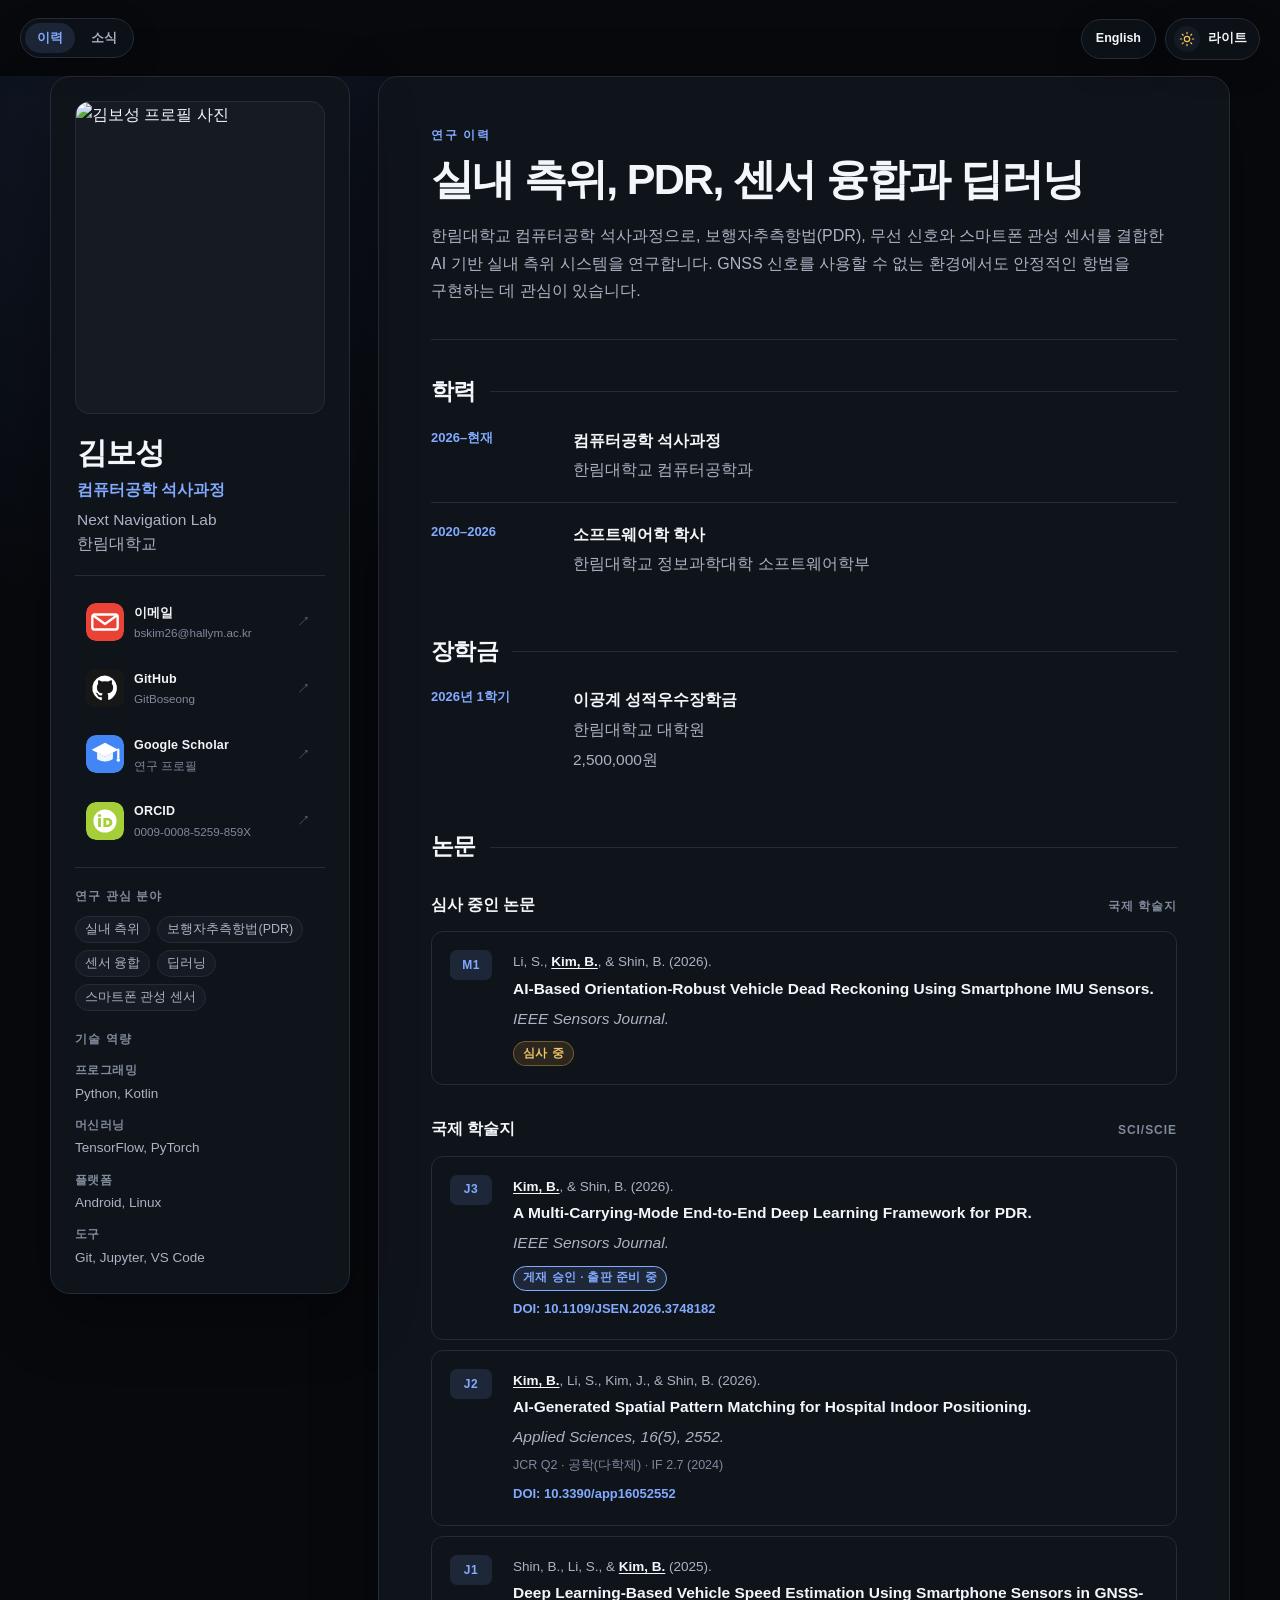
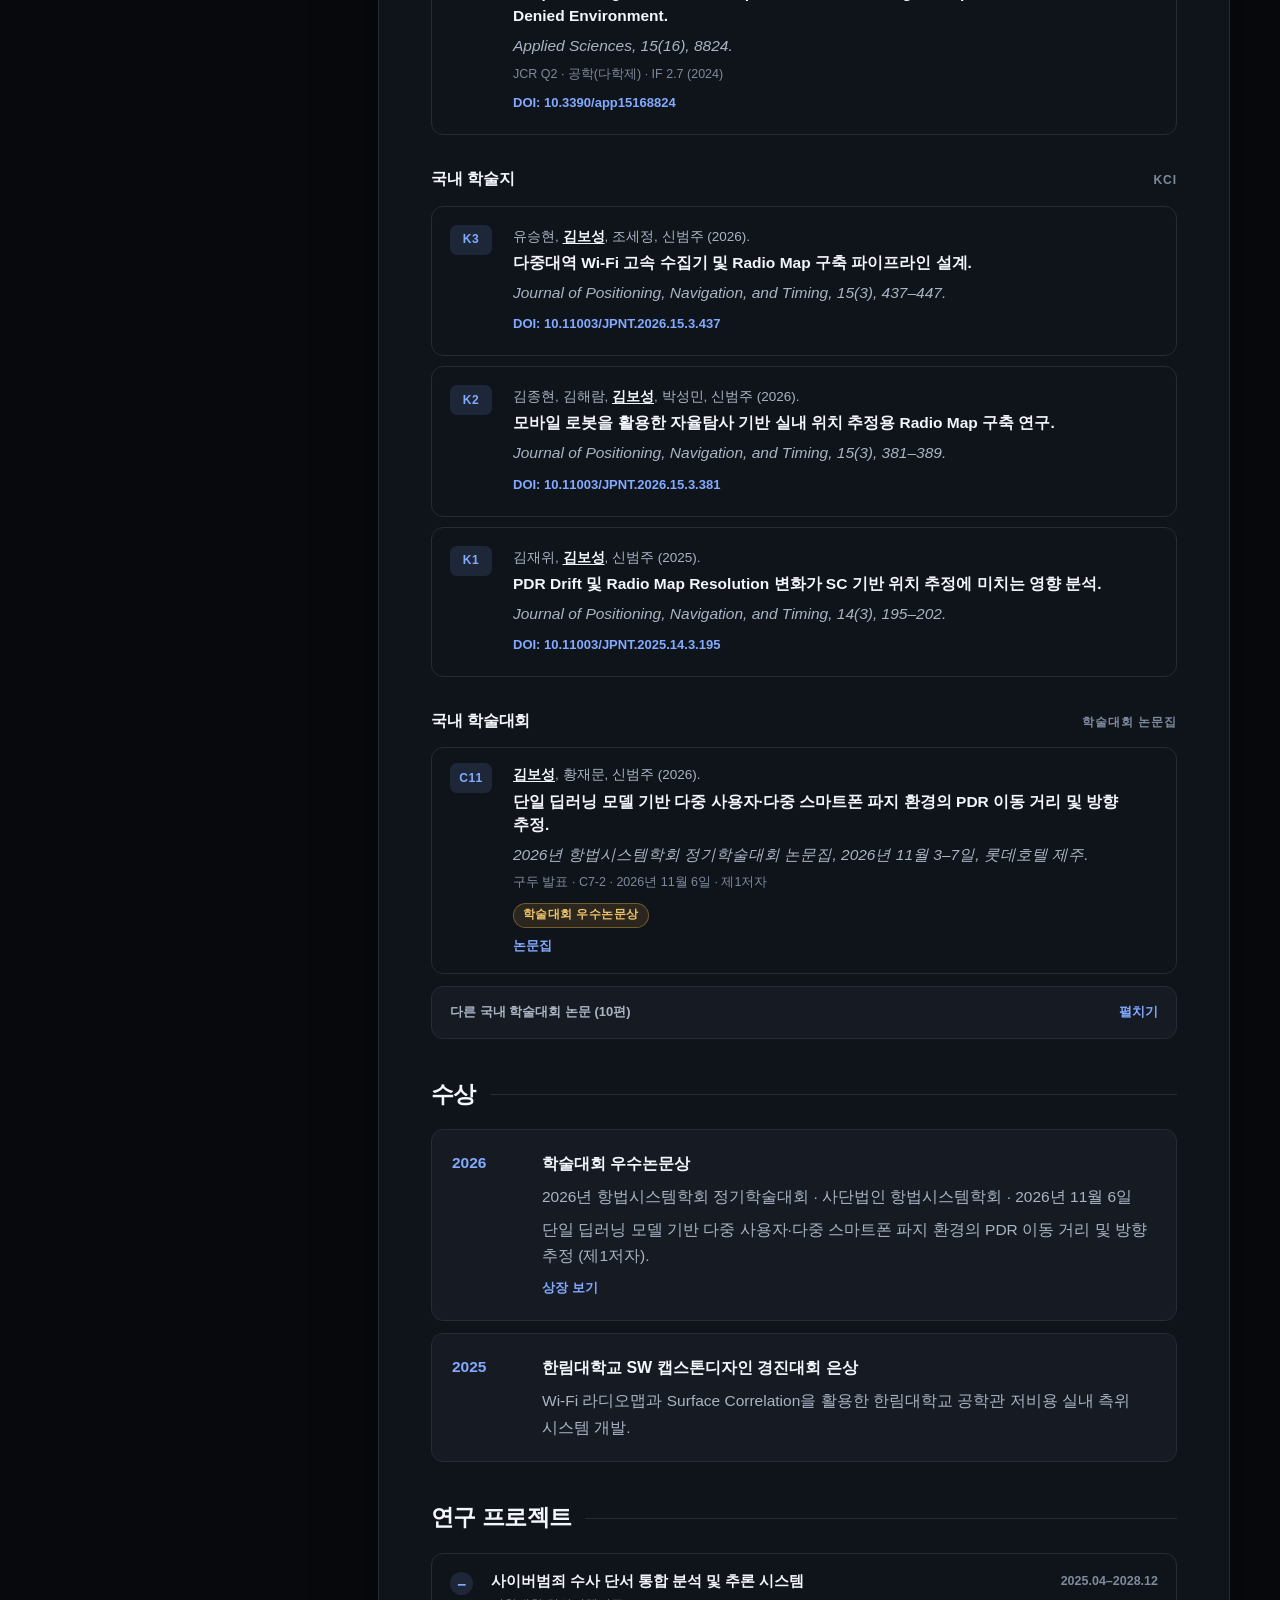
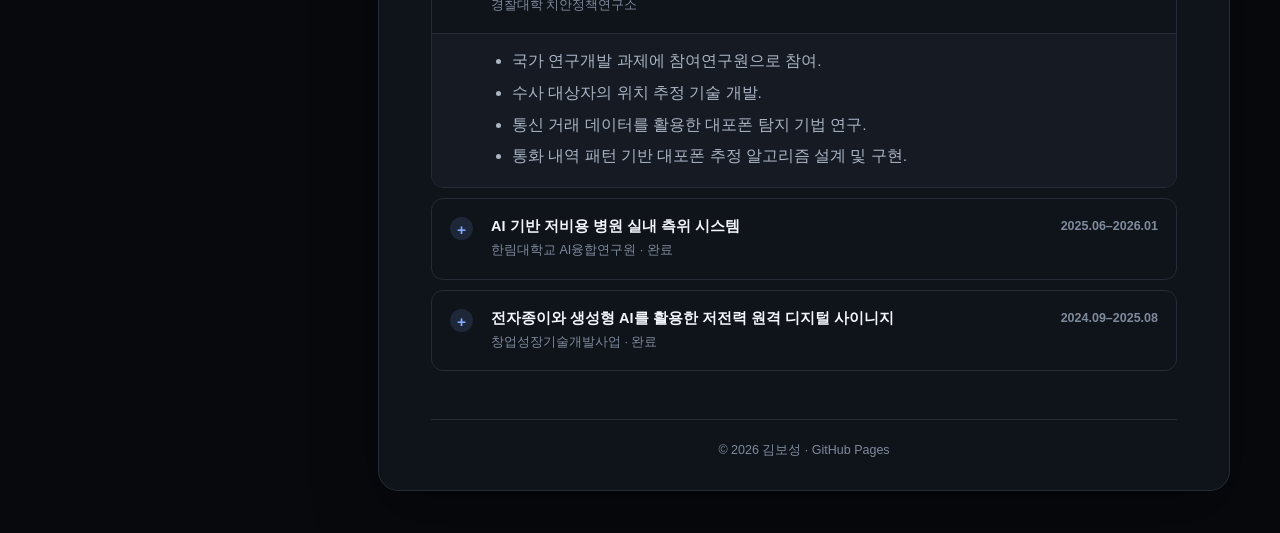
==== commit 78634ad7: "feat: add Korean-default bilingual CV and news" ====
--- a/index.html
+++ b/index.html
@@ -1,71 +1,73 @@
 <!doctype html>
-<html lang="en" data-theme="dark">
+<html lang="ko" data-theme="dark">
 <head>
   <meta charset="utf-8">
   <meta name="viewport" content="width=device-width, initial-scale=1">
 
-  <title>Boseong Kim | Academic CV</title>
-  <meta name="description" content="Boseong Kim — M.S. student researching indoor positioning, PDR, sensor fusion, and deep learning.">
+  <title data-i18n="cv.pageTitle">김보성 | 연구 이력</title>
+  <meta name="description" content="실내 측위, 보행자추측항법(PDR), 센서 융합과 딥러닝을 연구하는 한림대학교 컴퓨터공학 석사과정 김보성입니다." data-i18n-content="cv.description">
   <link rel="canonical" href="https://gitboseong.github.io/">
   <link rel="icon" href="images/favicon.svg" type="image/svg+xml">
   <meta name="color-scheme" content="dark light">
   <link rel="stylesheet" href="styles.css">
+  <script src="translations.js" defer></script>
+  <script src="language.js" defer></script>
   <script src="theme.js" defer></script>
 
   <meta property="og:type" content="website">
-  <meta property="og:site_name" content="Boseong Kim">
-  <meta property="og:title" content="Boseong Kim | Academic CV">
-  <meta property="og:description" content="Indoor Positioning · PDR · Sensor Fusion · Deep Learning">
+  <meta property="og:site_name" content="김보성" data-i18n-content="cv.siteName">
+  <meta property="og:title" content="김보성 | 연구 이력" data-i18n-content="cv.socialTitle">
+  <meta property="og:description" content="실내 측위 · PDR · 센서 융합 · 딥러닝" data-i18n-content="cv.socialDescription">
   <meta property="og:url" content="https://gitboseong.github.io/">
   <meta property="og:image" content="https://gitboseong.github.io/images/og-cover2.jpg?v=1">
   <meta property="og:image:width" content="1200">
   <meta property="og:image:height" content="630">
-  <meta property="og:locale" content="en_US">
+  <meta property="og:locale" content="ko_KR" data-i18n-content="ui.locale">
 
   <meta name="twitter:card" content="summary_large_image">
-  <meta name="twitter:title" content="Boseong Kim | Academic CV">
-  <meta name="twitter:description" content="Indoor Positioning · PDR · Sensor Fusion · Deep Learning">
+  <meta name="twitter:title" content="김보성 | 연구 이력" data-i18n-content="cv.twitterTitle">
+  <meta name="twitter:description" content="실내 측위 · PDR · 센서 융합 · 딥러닝" data-i18n-content="cv.twitterDescription">
   <meta name="twitter:image" content="https://gitboseong.github.io/images/og-cover2.jpg?v=1">
 </head>
 
 <body>
-  <a class="skip-link" href="#main-content">Skip to main content</a>
-
-  <nav class="site-nav" aria-label="Primary navigation">
-    <a class="active" href="index.html" aria-current="page">CV</a>
-    <a href="news.html">News</a>
+  <a class="skip-link" href="#main-content" data-i18n="ui.skip">본문으로 바로가기</a>
+
+  <nav class="site-nav" aria-label="주요 메뉴" data-i18n-aria-label="ui.navigation">
+    <a class="active" href="index.html" aria-current="page" data-i18n="ui.cv">이력</a>
+    <a href="news.html" data-i18n="ui.news">소식</a>
   </nav>
 
-  <button class="theme-toggle" id="theme-toggle" type="button" aria-label="Switch to light mode" title="Switch color theme">
-    <span class="theme-toggle-icon" aria-hidden="true">
-      <img class="theme-icon theme-icon-sun" src="assets/icons/sun.svg" alt="">
-      <img class="theme-icon theme-icon-moon" src="assets/icons/moon.svg" alt="">
-    </span>
-    <span class="theme-toggle-label">Light</span>
-  </button>
+  <div class="site-controls">
+    <button class="language-toggle" id="language-toggle" type="button" lang="en" aria-label="Switch to English" hidden>English</button>
+    <button class="theme-toggle" id="theme-toggle" type="button" aria-label="밝은 화면으로 전환" title="화면 테마 전환" data-i18n-title="ui.themeTitle">
+      <span class="theme-toggle-icon" aria-hidden="true">
+        <img class="theme-icon theme-icon-sun" src="assets/icons/sun.svg" alt="">
+        <img class="theme-icon theme-icon-moon" src="assets/icons/moon.svg" alt="">
+      </span>
+      <span class="theme-toggle-label">라이트</span>
+    </button>
+  </div>
 
   <div class="page-shell">
-    <aside class="sidebar" aria-label="Profile information">
+    <aside class="sidebar" aria-label="프로필" data-i18n-aria-label="cv.profileLabel">
       <div class="profile-photo">
-        <img src="images/cv_pic2.png" alt="Portrait of Boseong Kim">
+        <img src="images/cv_pic2.png" alt="김보성 프로필 사진" data-i18n-alt="cv.photo">
       </div>
 
       <div class="identity">
-        <h1>Boseong Kim</h1>
-        <p class="role">M.S. Student in Computer Engineering</p>
-        <p class="affiliation">
-          Next Navigation Lab<br>
-          Hallym University
-        </p>
+        <h1 data-i18n="cv.name">김보성</h1>
+        <p class="role" data-i18n="cv.role">컴퓨터공학 석사과정</p>
+        <p class="affiliation" data-i18n-html="cv.affiliation">Next Navigation Lab<br>한림대학교</p>
       </div>
 
-      <nav class="contact-list" aria-label="Contact and academic profiles">
+      <nav class="contact-list" aria-label="연락처 및 연구 프로필" data-i18n-aria-label="cv.contacts">
         <a class="contact-card" href="mailto:bskim26@hallym.ac.kr">
           <span class="contact-icon">
             <img src="assets/icons/email.svg" alt="" aria-hidden="true">
           </span>
           <span class="contact-copy">
-            <span class="contact-label">Email</span>
+            <span class="contact-label" data-i18n="cv.email">이메일</span>
             <span class="contact-value">bskim26@hallym.ac.kr</span>
           </span>
           <span class="contact-arrow" aria-hidden="true">↗</span>
@@ -88,7 +90,7 @@
           </span>
           <span class="contact-copy">
             <span class="contact-label">Google Scholar</span>
-            <span class="contact-value">Research Profile</span>
+            <span class="contact-value" data-i18n="cv.researchProfile">연구 프로필</span>
           </span>
           <span class="contact-arrow" aria-hidden="true">↗</span>
         </a>
@@ -106,57 +108,53 @@
       </nav>
 
       <section class="sidebar-section" aria-labelledby="research-interests-title">
-        <h2 id="research-interests-title">Research Interests</h2>
+        <h2 id="research-interests-title" data-i18n="cv.interests">연구 관심 분야</h2>
         <ul class="keyword-list">
-          <li>Indoor Positioning</li>
-          <li>Pedestrian Dead Reckoning</li>
-          <li>Sensor Fusion</li>
-          <li>Deep Learning</li>
-          <li>Smartphone IMU</li>
+          <li data-i18n="cv.interest0">실내 측위</li>
+          <li data-i18n="cv.interest1">보행자추측항법(PDR)</li>
+          <li data-i18n="cv.interest2">센서 융합</li>
+          <li data-i18n="cv.interest3">딥러닝</li>
+          <li data-i18n="cv.interest4">스마트폰 관성 센서</li>
         </ul>
       </section>
 
       <section class="sidebar-section" aria-labelledby="skills-title">
-        <h2 id="skills-title">Technical Skills</h2>
+        <h2 id="skills-title" data-i18n="cv.skills">기술 역량</h2>
         <ul class="compact-list">
-          <li><strong>Languages</strong><span>Python, Kotlin</span></li>
-          <li><strong>ML</strong><span>TensorFlow, PyTorch</span></li>
-          <li><strong>Platforms</strong><span>Android, Linux</span></li>
-          <li><strong>Tools</strong><span>Git, Jupyter, VS Code</span></li>
+          <li><strong data-i18n="cv.skill0">프로그래밍</strong><span>Python, Kotlin</span></li>
+          <li><strong data-i18n="cv.skill1">머신러닝</strong><span>TensorFlow, PyTorch</span></li>
+          <li><strong data-i18n="cv.skill2">플랫폼</strong><span>Android, Linux</span></li>
+          <li><strong data-i18n="cv.skill3">도구</strong><span>Git, Jupyter, VS Code</span></li>
         </ul>
       </section>
     </aside>
 
     <main id="main-content" class="main-content">
       <header class="page-header">
-        <p class="eyebrow">Academic Curriculum Vitae</p>
-        <h2>Indoor Positioning, PDR, Sensor Fusion, and Deep Learning</h2>
-        <p>
-          I am an M.S. student in Computer Engineering at Hallym University. My research focuses on
-          AI-based indoor positioning systems that combine pedestrian dead reckoning, wireless signals,
-          and smartphone inertial sensors for robust navigation in GNSS-denied environments.
-        </p>
+        <p class="eyebrow" data-i18n="cv.eyebrow">연구 이력</p>
+        <h2 data-i18n="cv.headline">실내 측위, PDR, 센서 융합과 딥러닝</h2>
+        <p data-i18n="cv.intro">한림대학교 컴퓨터공학 석사과정으로, 보행자추측항법(PDR), 무선 신호와 스마트폰 관성 센서를 결합한 AI 기반 실내 측위 시스템을 연구합니다. GNSS 신호를 사용할 수 없는 환경에서도 안정적인 항법을 구현하는 데 관심이 있습니다.</p>
       </header>
 
       <section class="cv-section" aria-labelledby="education-title">
         <div class="section-heading">
-          <h2 id="education-title">Education</h2>
+          <h2 id="education-title" data-i18n="cv.education">학력</h2>
         </div>
 
         <div class="timeline">
           <article class="timeline-item">
-            <div class="timeline-period">2026–Present</div>
+            <div class="timeline-period" data-i18n="cv.educationDetail0">2026–현재</div>
             <div class="timeline-content">
-              <h3>M.S. in Computer Engineering</h3>
-              <p>Department of Computer Engineering, Hallym University</p>
+              <h3 data-i18n="cv.educationDetail1">컴퓨터공학 석사과정</h3>
+              <p data-i18n="cv.educationDetail2">한림대학교 컴퓨터공학과</p>
             </div>
           </article>
 
           <article class="timeline-item">
             <div class="timeline-period">2020–2026</div>
             <div class="timeline-content">
-              <h3>B.S. in Software</h3>
-              <p>Division of Software, College of Information Science, Hallym University</p>
+              <h3 data-i18n="cv.educationDetail3">소프트웨어학 학사</h3>
+              <p data-i18n="cv.educationDetail4">한림대학교 정보과학대학 소프트웨어학부</p>
             </div>
           </article>
         </div>
@@ -164,17 +162,17 @@
 
       <section class="cv-section" aria-labelledby="scholarships-title">
         <div class="section-heading">
-          <h2 id="scholarships-title">Scholarships</h2>
+          <h2 id="scholarships-title" data-i18n="cv.scholarships">장학금</h2>
         </div>
 
         <div class="timeline">
           <article class="timeline-item">
-            <div class="timeline-period">Spring 2026</div>
+            <div class="timeline-period" data-i18n="cv.educationDetail5">2026년 1학기</div>
 
             <div class="timeline-content">
-              <h3>Merit Scholarship in Science and Engineering</h3>
-              <p>Graduate School, Hallym University</p>
-              <p class="scholarship-amount">KRW 2,500,000</p>
+              <h3 data-i18n="cv.educationDetail6">이공계 성적우수장학금</h3>
+              <p data-i18n="cv.educationDetail7">한림대학교 대학원</p>
+              <p class="scholarship-amount" data-i18n="cv.educationDetail8">2,500,000원</p>
             </div>
           </article>
         </div>
@@ -182,32 +180,32 @@
 
       <section class="cv-section" aria-labelledby="publications-title">
         <div class="section-heading">
-          <h2 id="publications-title">Publications</h2>
+          <h2 id="publications-title" data-i18n="cv.publications">논문</h2>
         </div>
 
         <div class="subsection-heading">
-          <h3>Manuscripts Under Review</h3>
-          <span>International Journals</span>
+          <h3 data-i18n="cv.publicationGroup0">심사 중인 논문</h3>
+          <span data-i18n="cv.internationalJournals">국제 학술지</span>
         </div>
 
         <ol class="publication-list">
           <li class="publication-item">
             <div class="publication-code">M1</div>
             <div class="publication-body">
-              <p class="publication-authors">
+              <p class="publication-authors" lang="en">
                 Li, S., <strong class="me">Kim, B.</strong>, &amp; Shin, B. (2026).
               </p>
-              <p class="publication-title">
+              <p class="publication-title" lang="en">
                 AI-Based Orientation-Robust Vehicle Dead Reckoning Using Smartphone IMU Sensors.
               </p>
-              <p class="publication-venue">IEEE Sensors Journal.</p>
-              <span class="status-badge status-review">Under Review</span>
+              <p class="publication-venue" lang="en">IEEE Sensors Journal.</p>
+              <span class="status-badge status-review" data-i18n="cv.underReview">심사 중</span>
             </div>
           </li>
         </ol>
 
         <div class="subsection-heading">
-          <h3>International Journals</h3>
+          <h3 data-i18n="cv.publicationGroup1">국제 학술지</h3>
           <span>SCI/SCIE</span>
         </div>
 
@@ -215,14 +213,14 @@
           <li class="publication-item">
             <div class="publication-code">J3</div>
             <div class="publication-body">
-              <p class="publication-authors">
+              <p class="publication-authors" lang="en">
                 <strong class="me">Kim, B.</strong>, &amp; Shin, B. (2026).
               </p>
-              <p class="publication-title">
+              <p class="publication-title" lang="en">
                 A Multi-Carrying-Mode End-to-End Deep Learning Framework for PDR.
               </p>
-              <p class="publication-venue">IEEE Sensors Journal.</p>
-              <p><span class="status-badge status-accepted">Accepted · In production</span></p>
+              <p class="publication-venue" lang="en">IEEE Sensors Journal.</p>
+              <p><span class="status-badge status-accepted" data-i18n="cv.accepted">게재 승인 · 출판 준비 중</span></p>
               <a class="doi-link" href="https://doi.org/10.1109/JSEN.2026.3748182" target="_blank" rel="noreferrer">
                 DOI: 10.1109/JSEN.2026.3748182
               </a>
@@ -232,12 +230,12 @@
           <li class="publication-item">
             <div class="publication-code">J2</div>
             <div class="publication-body">
-              <p class="publication-authors">
+              <p class="publication-authors" lang="en">
                 <strong class="me">Kim, B.</strong>, Li, S., Kim, J., &amp; Shin, B. (2026).
               </p>
-              <p class="publication-title">AI-Generated Spatial Pattern Matching for Hospital Indoor Positioning.</p>
-              <p class="publication-venue">Applied Sciences, 16(5), 2552.</p>
-              <p class="publication-meta">JCR Q2 · Engineering, Multidisciplinary · IF 2.7 (2024)</p>
+              <p class="publication-title" lang="en">AI-Generated Spatial Pattern Matching for Hospital Indoor Positioning.</p>
+              <p class="publication-venue" lang="en">Applied Sciences, 16(5), 2552.</p>
+              <p class="publication-meta" data-i18n="cv.jcr">JCR Q2 · 공학(다학제) · IF 2.7 (2024)</p>
               <a class="doi-link" href="https://doi.org/10.3390/app16052552" target="_blank" rel="noreferrer">
                 DOI: 10.3390/app16052552
               </a>
@@ -247,14 +245,14 @@
           <li class="publication-item">
             <div class="publication-code">J1</div>
             <div class="publication-body">
-              <p class="publication-authors">
+              <p class="publication-authors" lang="en">
                 Shin, B., Li, S., &amp; <strong class="me">Kim, B.</strong> (2025).
               </p>
-              <p class="publication-title">
+              <p class="publication-title" lang="en">
                 Deep Learning-Based Vehicle Speed Estimation Using Smartphone Sensors in GNSS-Denied Environment.
               </p>
-              <p class="publication-venue">Applied Sciences, 15(16), 8824.</p>
-              <p class="publication-meta">JCR Q2 · Engineering, Multidisciplinary · IF 2.7 (2024)</p>
+              <p class="publication-venue" lang="en">Applied Sciences, 15(16), 8824.</p>
+              <p class="publication-meta" data-i18n="cv.jcr">JCR Q2 · 공학(다학제) · IF 2.7 (2024)</p>
               <a class="doi-link" href="https://doi.org/10.3390/app15168824" target="_blank" rel="noreferrer">
                 DOI: 10.3390/app15168824
               </a>
@@ -263,7 +261,7 @@
         </ol>
 
         <div class="subsection-heading">
-          <h3>Domestic Journals</h3>
+          <h3 data-i18n="cv.publicationGroup2">국내 학술지</h3>
           <span>KCI</span>
         </div>
 
@@ -271,13 +269,9 @@
           <li class="publication-item">
             <div class="publication-code">K3</div>
             <div class="publication-body">
-              <p class="publication-authors">
-                Yoo, S., <strong class="me">Kim, B.</strong>, Cho, S., &amp; Shin, B. (2026).
-              </p>
-              <p class="publication-title">
-                A Multi-band High-Speed Wi-Fi Collector and Radio Map Construction Pipeline Design.
-              </p>
-              <p class="publication-venue">Journal of Positioning, Navigation, and Timing, 15(3), 437–447.</p>
+              <p class="publication-authors" data-i18n-html="K3.authors">유승현, <strong class="me">김보성</strong>, 조세정, 신범주 (2026).</p>
+              <p class="publication-title" data-i18n="K3.title">다중대역 Wi-Fi 고속 수집기 및 Radio Map 구축 파이프라인 설계.</p>
+              <p class="publication-venue" lang="en">Journal of Positioning, Navigation, and Timing, 15(3), 437–447.</p>
               <a class="doi-link" href="https://doi.org/10.11003/JPNT.2026.15.3.437" target="_blank" rel="noreferrer">
                 DOI: 10.11003/JPNT.2026.15.3.437
               </a>
@@ -287,13 +281,9 @@
           <li class="publication-item">
             <div class="publication-code">K2</div>
             <div class="publication-body">
-              <p class="publication-authors">
-                Kim, J., Kim, H., <strong class="me">Kim, B.</strong>, Park, S., &amp; Shin, B. (2026).
-              </p>
-              <p class="publication-title">
-                Autonomous Exploration-Based Radio Map Construction for Indoor Localization Using a Mobile Robot Platform.
-              </p>
-              <p class="publication-venue">Journal of Positioning, Navigation, and Timing, 15(3), 381–389.</p>
+              <p class="publication-authors" data-i18n-html="K2.authors">김종현, 김해람, <strong class="me">김보성</strong>, 박성민, 신범주 (2026).</p>
+              <p class="publication-title" data-i18n="K2.title">모바일 로봇을 활용한 자율탐사 기반 실내 위치 추정용 Radio Map 구축 연구.</p>
+              <p class="publication-venue" lang="en">Journal of Positioning, Navigation, and Timing, 15(3), 381–389.</p>
               <a class="doi-link" href="https://doi.org/10.11003/JPNT.2026.15.3.381" target="_blank" rel="noreferrer">
                 DOI: 10.11003/JPNT.2026.15.3.381
               </a>
@@ -303,13 +293,9 @@
           <li class="publication-item">
             <div class="publication-code">K1</div>
             <div class="publication-body">
-              <p class="publication-authors">
-                Kim, J., <strong class="me">Kim, B.</strong>, &amp; Shin, B. (2025).
-              </p>
-              <p class="publication-title">
-                Performance Analysis and Compensation Methods According to PDR Drift and Radio Map Resolution.
-              </p>
-              <p class="publication-venue">Journal of Positioning, Navigation, and Timing, 14(3), 195–202.</p>
+              <p class="publication-authors" data-i18n-html="K1.authors">김재위, <strong class="me">김보성</strong>, 신범주 (2025).</p>
+              <p class="publication-title" data-i18n="K1.title">PDR Drift 및 Radio Map Resolution 변화가 SC 기반 위치 추정에 미치는 영향 분석.</p>
+              <p class="publication-venue" lang="en">Journal of Positioning, Navigation, and Timing, 14(3), 195–202.</p>
               <a class="doi-link" href="https://doi.org/10.11003/JPNT.2025.14.3.195" target="_blank" rel="noreferrer">
                 DOI: 10.11003/JPNT.2025.14.3.195
               </a>
@@ -318,140 +304,140 @@
         </ol>
 
         <div class="subsection-heading">
-          <h3>Domestic Conferences</h3>
-          <span>Proceedings</span>
-        </div>
-
-        <ol class="publication-list publication-list-compact" aria-label="대표 국내 학술대회 논문">
-          <li class="publication-item" lang="ko">
+          <h3 data-i18n="cv.publicationGroup3">국내 학술대회</h3>
+          <span data-i18n="cv.proceedings">학술대회 논문집</span>
+        </div>
+
+        <ol class="publication-list publication-list-compact" aria-label="대표 국내 학술대회 논문" data-i18n-aria-label="cv.featuredLabel">
+          <li class="publication-item">
             <div class="publication-code">C11</div>
             <div class="publication-body">
-              <p class="publication-authors"><strong class="me">김보성</strong>, 황재문, 신범주 (2026).</p>
-              <p class="publication-title">단일 딥러닝 모델 기반 다중 사용자·다중 스마트폰 파지 환경의 PDR 이동 거리 및 방향 추정.</p>
-              <p class="publication-venue">2026년 항법시스템학회 정기학술대회 논문집, 2026년 11월 3–7일, 롯데호텔 제주.</p>
-              <p class="publication-meta">구두 발표 · C7-2 · 2026년 11월 6일 · 제1저자</p>
-              <p><span class="status-badge status-award">학술대회 우수논문상</span></p>
-              <a class="doi-link" href="https://ipnt.or.kr/2026fproc/81" target="_blank" rel="noreferrer">논문집</a>
+              <p class="publication-authors" data-i18n-html="C11.authors"><strong class="me">김보성</strong>, 황재문, 신범주 (2026).</p>
+              <p class="publication-title" data-i18n="C11.title">단일 딥러닝 모델 기반 다중 사용자·다중 스마트폰 파지 환경의 PDR 이동 거리 및 방향 추정.</p>
+              <p class="publication-venue" data-i18n="C11.venue">2026년 항법시스템학회 정기학술대회 논문집, 2026년 11월 3–7일, 롯데호텔 제주.</p>
+              <p class="publication-meta" data-i18n="C11.meta">구두 발표 · C7-2 · 2026년 11월 6일 · 제1저자</p>
+              <p><span class="status-badge status-award" data-i18n="cv.bestPaper">학술대회 우수논문상</span></p>
+              <a class="doi-link" href="https://ipnt.or.kr/2026fproc/81" target="_blank" rel="noreferrer" data-i18n="ui.proceedings">논문집</a>
             </div>
           </li>
         </ol>
 
-        <details class="conference-archive" lang="ko">
+        <details class="conference-archive">
           <summary>
-            <span>다른 국내 학술대회 논문 (10편)</span>
+            <span data-i18n="cv.archive">다른 국내 학술대회 논문 (10편)</span>
             <span class="conference-archive-action">
-              <span class="archive-expand">펼치기</span>
-              <span class="archive-collapse">접기</span>
+              <span class="archive-expand" data-i18n="ui.expand">펼치기</span>
+              <span class="archive-collapse" data-i18n="ui.collapse">접기</span>
             </span>
           </summary>
 
           <ol class="publication-list publication-list-compact">
-            <li class="publication-item" lang="ko">
+            <li class="publication-item">
               <div class="publication-code">C10</div>
               <div class="publication-body">
-                <p class="publication-authors">박성민, 김종현, 김해람, <strong class="me">김보성</strong>, 신범주 (2026).</p>
-                <p class="publication-title">TurtleBot4 기반 자율탐사를 이용한 실내 위치 추정용 Radio Map 구축.</p>
-                <p class="publication-venue">2026년 항법시스템학회 정기학술대회 논문집, 2026년 11월 3–7일, 롯데호텔 제주.</p>
-                <p class="publication-meta">구두 발표 · C6-3 · 2026년 11월 6일</p>
-                <a class="doi-link" href="https://ipnt.or.kr/2026fproc/78" target="_blank" rel="noreferrer">논문집</a>
-              </div>
-            </li>
-
-            <li class="publication-item" lang="ko">
+                <p class="publication-authors" data-i18n-html="C10.authors">박성민, 김종현, 김해람, <strong class="me">김보성</strong>, 신범주 (2026).</p>
+                <p class="publication-title" data-i18n="C10.title">TurtleBot4 기반 자율탐사를 이용한 실내 위치 추정용 Radio Map 구축.</p>
+                <p class="publication-venue" data-i18n="C10.venue">2026년 항법시스템학회 정기학술대회 논문집, 2026년 11월 3–7일, 롯데호텔 제주.</p>
+                <p class="publication-meta" data-i18n="C10.meta">구두 발표 · C6-3 · 2026년 11월 6일</p>
+                <a class="doi-link" href="https://ipnt.or.kr/2026fproc/78" target="_blank" rel="noreferrer" data-i18n="ui.proceedings">논문집</a>
+              </div>
+            </li>
+
+            <li class="publication-item">
               <div class="publication-code">C9</div>
               <div class="publication-body">
-                <p class="publication-authors">김해람, 최원영, <strong class="me">김보성</strong>, 신범주 (2026).</p>
-                <p class="publication-title">BLE Advertising 신호 기반 랜덤한 MAC 주소 매칭 알고리즘 및 재실 인원 추정.</p>
-                <p class="publication-venue">2026년 항법시스템학회 정기학술대회 논문집, 2026년 11월 3–7일, 롯데호텔 제주.</p>
-                <p class="publication-meta">구두 발표 · C6-2 · 2026년 11월 6일</p>
-                <a class="doi-link" href="https://ipnt.or.kr/2026fproc/77" target="_blank" rel="noreferrer">논문집</a>
-              </div>
-            </li>
-
-            <li class="publication-item" lang="ko">
+                <p class="publication-authors" data-i18n-html="C9.authors">김해람, 최원영, <strong class="me">김보성</strong>, 신범주 (2026).</p>
+                <p class="publication-title" data-i18n="C9.title">BLE Advertising 신호 기반 랜덤한 MAC 주소 매칭 알고리즘 및 재실 인원 추정.</p>
+                <p class="publication-venue" data-i18n="C9.venue">2026년 항법시스템학회 정기학술대회 논문집, 2026년 11월 3–7일, 롯데호텔 제주.</p>
+                <p class="publication-meta" data-i18n="C9.meta">구두 발표 · C6-2 · 2026년 11월 6일</p>
+                <a class="doi-link" href="https://ipnt.or.kr/2026fproc/77" target="_blank" rel="noreferrer" data-i18n="ui.proceedings">논문집</a>
+              </div>
+            </li>
+
+            <li class="publication-item">
               <div class="publication-code">C8</div>
               <div class="publication-body">
-                <p class="publication-authors">Li Shiyi, <strong class="me">김보성</strong>, 신범주 (2026).</p>
-                <p class="publication-title">다양한 스마트폰 거치 자세를 위한 딥러닝 기반 차량 Dead Reckoning 기법.</p>
-                <p class="publication-venue">2026년 항법시스템학회 정기학술대회 논문집, 2026년 11월 3–7일, 롯데호텔 제주.</p>
-                <p class="publication-meta">구두 발표 · C5-4 · 2026년 11월 6일</p>
-                <a class="doi-link" href="https://ipnt.or.kr/2026fproc/75" target="_blank" rel="noreferrer">논문집</a>
-              </div>
-            </li>
-
-            <li class="publication-item" lang="ko">
+                <p class="publication-authors" data-i18n-html="C8.authors">Li Shiyi, <strong class="me">김보성</strong>, 신범주 (2026).</p>
+                <p class="publication-title" data-i18n="C8.title">다양한 스마트폰 거치 자세를 위한 딥러닝 기반 차량 Dead Reckoning 기법.</p>
+                <p class="publication-venue" data-i18n="C8.venue">2026년 항법시스템학회 정기학술대회 논문집, 2026년 11월 3–7일, 롯데호텔 제주.</p>
+                <p class="publication-meta" data-i18n="C8.meta">구두 발표 · C5-4 · 2026년 11월 6일</p>
+                <a class="doi-link" href="https://ipnt.or.kr/2026fproc/75" target="_blank" rel="noreferrer" data-i18n="ui.proceedings">논문집</a>
+              </div>
+            </li>
+
+            <li class="publication-item">
               <div class="publication-code">C7</div>
               <div class="publication-body">
-                <p class="publication-authors">조세정, <strong class="me">김보성</strong>, 신범주 (2026).</p>
-                <p class="publication-title">BLE 채널 사운딩 기반 스마트폰 실내 위치 추정 시스템.</p>
-                <p class="publication-venue">2026년 항법시스템학회 정기학술대회 논문집, 2026년 11월 3–7일, 롯데호텔 제주.</p>
-                <p class="publication-meta">구두 발표 · C5-3 · 2026년 11월 6일</p>
-                <a class="doi-link" href="https://ipnt.or.kr/2026fproc/74" target="_blank" rel="noreferrer">논문집</a>
-              </div>
-            </li>
-
-            <li class="publication-item" lang="ko">
+                <p class="publication-authors" data-i18n-html="C7.authors">조세정, <strong class="me">김보성</strong>, 신범주 (2026).</p>
+                <p class="publication-title" data-i18n="C7.title">BLE 채널 사운딩 기반 스마트폰 실내 위치 추정 시스템.</p>
+                <p class="publication-venue" data-i18n="C7.venue">2026년 항법시스템학회 정기학술대회 논문집, 2026년 11월 3–7일, 롯데호텔 제주.</p>
+                <p class="publication-meta" data-i18n="C7.meta">구두 발표 · C5-3 · 2026년 11월 6일</p>
+                <a class="doi-link" href="https://ipnt.or.kr/2026fproc/74" target="_blank" rel="noreferrer" data-i18n="ui.proceedings">논문집</a>
+              </div>
+            </li>
+
+            <li class="publication-item">
               <div class="publication-code">C6</div>
               <div class="publication-body">
-                <p class="publication-authors">유승현, <strong class="me">김보성</strong>, 신범주 (2026).</p>
-                <p class="publication-title">고속수집기 기반 라디오맵 생성 및 실내 항법 성능 분석.</p>
-                <p class="publication-venue">2026년 항법시스템학회 정기학술대회 논문집, 2026년 11월 3–7일, 롯데호텔 제주.</p>
-                <p class="publication-meta">구두 발표 · C5-1 · 2026년 11월 6일</p>
-                <a class="doi-link" href="https://ipnt.or.kr/2026fproc/72" target="_blank" rel="noreferrer">논문집</a>
-              </div>
-            </li>
-
-            <li class="publication-item" lang="ko">
+                <p class="publication-authors" data-i18n-html="C6.authors">유승현, <strong class="me">김보성</strong>, 신범주 (2026).</p>
+                <p class="publication-title" data-i18n="C6.title">고속수집기 기반 라디오맵 생성 및 실내 항법 성능 분석.</p>
+                <p class="publication-venue" data-i18n="C6.venue">2026년 항법시스템학회 정기학술대회 논문집, 2026년 11월 3–7일, 롯데호텔 제주.</p>
+                <p class="publication-meta" data-i18n="C6.meta">구두 발표 · C5-1 · 2026년 11월 6일</p>
+                <a class="doi-link" href="https://ipnt.or.kr/2026fproc/72" target="_blank" rel="noreferrer" data-i18n="ui.proceedings">논문집</a>
+              </div>
+            </li>
+
+            <li class="publication-item">
               <div class="publication-code">C5</div>
               <div class="publication-body">
-                <p class="publication-authors"><strong class="me">김보성</strong>, Shiyi Li, 신범주 (2025).</p>
-                <p class="publication-title">LSTM 기반 스마트폰 IMU를 활용한 AI-PDR 시스템 개발.</p>
-                <p class="publication-venue">2025년 항법시스템학회 정기학술대회 논문집, 2025년 11월 4–8일, 롯데호텔 제주.</p>
-                <p class="publication-meta">구두 발표 · E6-1 · 2025년 11월 7일 · 제1저자</p>
-                <a class="doi-link" href="https://ipnt.or.kr/2025proc/35" target="_blank" rel="noreferrer">논문집</a>
-              </div>
-            </li>
-
-            <li class="publication-item" lang="ko">
+                <p class="publication-authors" data-i18n-html="C5.authors"><strong class="me">김보성</strong>, Shiyi Li, 신범주 (2025).</p>
+                <p class="publication-title" data-i18n="C5.title">LSTM 기반 스마트폰 IMU를 활용한 AI-PDR 시스템 개발.</p>
+                <p class="publication-venue" data-i18n="C5.venue">2025년 항법시스템학회 정기학술대회 논문집, 2025년 11월 4–8일, 롯데호텔 제주.</p>
+                <p class="publication-meta" data-i18n="C5.meta">구두 발표 · E6-1 · 2025년 11월 7일 · 제1저자</p>
+                <a class="doi-link" href="https://ipnt.or.kr/2025proc/35" target="_blank" rel="noreferrer" data-i18n="ui.proceedings">논문집</a>
+              </div>
+            </li>
+
+            <li class="publication-item">
               <div class="publication-code">C4</div>
               <div class="publication-body">
-                <p class="publication-authors">Shiyi Li, <strong class="me">김보성</strong>, 신범주 (2025).</p>
-                <p class="publication-title">스마트폰을 활용한 Attention-LSTM 기반 차량 궤적 추정 연구.</p>
-                <p class="publication-venue">2025년 항법시스템학회 정기학술대회 논문집, 2025년 11월 4–8일, 롯데호텔 제주.</p>
-                <p class="publication-meta">구두 발표 · E7-3 · 2025년 11월 7일</p>
-                <a class="doi-link" href="https://ipnt.or.kr/2025proc/77" target="_blank" rel="noreferrer">논문집</a>
-              </div>
-            </li>
-
-            <li class="publication-item" lang="ko">
+                <p class="publication-authors" data-i18n-html="C4.authors">Shiyi Li, <strong class="me">김보성</strong>, 신범주 (2025).</p>
+                <p class="publication-title" data-i18n="C4.title">스마트폰을 활용한 Attention-LSTM 기반 차량 궤적 추정 연구.</p>
+                <p class="publication-venue" data-i18n="C4.venue">2025년 항법시스템학회 정기학술대회 논문집, 2025년 11월 4–8일, 롯데호텔 제주.</p>
+                <p class="publication-meta" data-i18n="C4.meta">구두 발표 · E7-3 · 2025년 11월 7일</p>
+                <a class="doi-link" href="https://ipnt.or.kr/2025proc/77" target="_blank" rel="noreferrer" data-i18n="ui.proceedings">논문집</a>
+              </div>
+            </li>
+
+            <li class="publication-item">
               <div class="publication-code">C3</div>
               <div class="publication-body">
-                <p class="publication-authors">김재위, <strong class="me">김보성</strong>, 신범주 (2025).</p>
-                <p class="publication-title">PDR 오차 및 Radio Map 해상도에 따른 Surface Correlation 성능 분석.</p>
-                <p class="publication-venue">2025년 항법시스템학회 정기학술대회 논문집, 2025년 11월 4–8일, 롯데호텔 제주.</p>
-                <p class="publication-meta">구두 발표 · D7-2 · 2025년 11월 7일</p>
-                <a class="doi-link" href="https://ipnt.or.kr/2025proc/127" target="_blank" rel="noreferrer">논문집</a>
-              </div>
-            </li>
-
-            <li class="publication-item" lang="ko">
+                <p class="publication-authors" data-i18n-html="C3.authors">김재위, <strong class="me">김보성</strong>, 신범주 (2025).</p>
+                <p class="publication-title" data-i18n="C3.title">PDR 오차 및 Radio Map 해상도에 따른 Surface Correlation 성능 분석.</p>
+                <p class="publication-venue" data-i18n="C3.venue">2025년 항법시스템학회 정기학술대회 논문집, 2025년 11월 4–8일, 롯데호텔 제주.</p>
+                <p class="publication-meta" data-i18n="C3.meta">구두 발표 · D7-2 · 2025년 11월 7일</p>
+                <a class="doi-link" href="https://ipnt.or.kr/2025proc/127" target="_blank" rel="noreferrer" data-i18n="ui.proceedings">논문집</a>
+              </div>
+            </li>
+
+            <li class="publication-item">
               <div class="publication-code">C2</div>
               <div class="publication-body">
-                <p class="publication-authors">Li Shiyi, <strong class="me">김보성</strong>, 신범주 (2025).</p>
-                <p class="publication-title">AI를 활용한 스마트폰 기반 차량 속도 추정 연구.</p>
-                <p class="publication-venue">2025년도 한국통신학회 동계종합학술발표회 논문집, 2025년 2월 5–7일, 용평리조트.</p>
-                <a class="doi-link" href="https://www.dbpia.co.kr/journal/articleDetail?nodeId=NODE12132368" target="_blank" rel="noreferrer">논문집</a>
-              </div>
-            </li>
-
-            <li class="publication-item" lang="ko">
+                <p class="publication-authors" data-i18n-html="C2.authors">Li Shiyi, <strong class="me">김보성</strong>, 신범주 (2025).</p>
+                <p class="publication-title" data-i18n="C2.title">AI를 활용한 스마트폰 기반 차량 속도 추정 연구.</p>
+                <p class="publication-venue" data-i18n="C2.venue">2025년도 한국통신학회 동계종합학술발표회 논문집, 2025년 2월 5–7일, 용평리조트.</p>
+                <a class="doi-link" href="https://www.dbpia.co.kr/journal/articleDetail?nodeId=NODE12132368" target="_blank" rel="noreferrer" data-i18n="ui.proceedings">논문집</a>
+              </div>
+            </li>
+
+            <li class="publication-item">
               <div class="publication-code">C1</div>
               <div class="publication-body">
-                <p class="publication-authors"><strong class="me">김보성</strong>, 신범주 (2024).</p>
-                <p class="publication-title">다양한 모션에서 AI를 활용한 스마트폰 기반 PDR 기술 향상 연구.</p>
-                <p class="publication-venue">2024년 항법시스템학회 정기학술대회 논문집, 2024년 11월 6–8일, 휘닉스아일랜드 제주.</p>
-                <p class="publication-meta">구두 발표 · F6-1 · 2024년 11월 8일 · 제1저자</p>
-                <a class="doi-link" href="https://ipnt.or.kr/2024proc/56" target="_blank" rel="noreferrer">논문집</a>
+                <p class="publication-authors" data-i18n-html="C1.authors"><strong class="me">김보성</strong>, 신범주 (2024).</p>
+                <p class="publication-title" data-i18n="C1.title">다양한 모션에서 AI를 활용한 스마트폰 기반 PDR 기술 향상 연구.</p>
+                <p class="publication-venue" data-i18n="C1.venue">2024년 항법시스템학회 정기학술대회 논문집, 2024년 11월 6–8일, 휘닉스아일랜드 제주.</p>
+                <p class="publication-meta" data-i18n="C1.meta">구두 발표 · F6-1 · 2024년 11월 8일 · 제1저자</p>
+                <a class="doi-link" href="https://ipnt.or.kr/2024proc/56" target="_blank" rel="noreferrer" data-i18n="ui.proceedings">논문집</a>
               </div>
             </li>
           </ol>
@@ -460,51 +446,48 @@
 
       <section class="cv-section" aria-labelledby="awards-title">
         <div class="section-heading">
-          <h2 id="awards-title">Awards</h2>
-        </div>
-
-        <article class="award-item" lang="ko">
+          <h2 id="awards-title" data-i18n="cv.awards">수상</h2>
+        </div>
+
+        <article class="award-item">
           <div class="award-year">2026</div>
           <div>
-            <h3>학술대회 우수논문상</h3>
-            <p>2026년 항법시스템학회 정기학술대회 · 사단법인 항법시스템학회 · 2026년 11월 6일</p>
-            <p>단일 딥러닝 모델 기반 다중 사용자·다중 스마트폰 파지 환경의 PDR 이동 거리 및 방향 추정 (제1저자).</p>
-            <a class="doi-link" href="images/news/2026-11-06-ipnt-best-paper-certificate.jpg" target="_blank" rel="noreferrer">상장 보기</a>
+            <h3 data-i18n="cv.bestPaper">학술대회 우수논문상</h3>
+            <p data-i18n="cv.awardVenue">2026년 항법시스템학회 정기학술대회 · 사단법인 항법시스템학회 · 2026년 11월 6일</p>
+            <p data-i18n="cv.awardPaper">단일 딥러닝 모델 기반 다중 사용자·다중 스마트폰 파지 환경의 PDR 이동 거리 및 방향 추정 (제1저자).</p>
+            <a class="doi-link" href="images/news/2026-11-06-ipnt-best-paper-certificate.jpg" target="_blank" rel="noreferrer" data-i18n="ui.certificate">상장 보기</a>
           </div>
         </article>
 
         <article class="award-item">
           <div class="award-year">2025</div>
           <div>
-            <h3>Silver Award, Hallym University SW Capstone Design Competition</h3>
-            <p>
-              Development of a low-cost indoor positioning system using a Wi-Fi radio map and
-              Surface Correlation for the Hallym University Engineering Building.
-            </p>
+            <h3 data-i18n="cv.capstoneAward">한림대학교 SW 캡스톤디자인 경진대회 은상</h3>
+            <p data-i18n="cv.capstoneProject">Wi-Fi 라디오맵과 Surface Correlation을 활용한 한림대학교 공학관 저비용 실내 측위 시스템 개발.</p>
           </div>
         </article>
       </section>
 
       <section class="cv-section" aria-labelledby="projects-title">
         <div class="section-heading">
-          <h2 id="projects-title">Research Projects</h2>
+          <h2 id="projects-title" data-i18n="cv.projects">연구 프로젝트</h2>
         </div>
 
         <div class="project-list">
           <details class="project-item" open>
             <summary>
               <span>
-                <strong>Integrated Analysis and Inference System for Cybercrime Investigation Clues</strong>
-                <small>Police Science Institute</small>
+                <strong data-i18n="project0.title">사이버범죄 수사 단서 통합 분석 및 추론 시스템</strong>
+                <small data-i18n="project0.org">경찰대학 치안정책연구소</small>
               </span>
               <time>2025.04–2028.12</time>
             </summary>
             <div class="project-body">
               <ul>
-                <li>Participating researcher in a large-scale national R&amp;D project.</li>
-                <li>Developing enhanced target-location tracking techniques.</li>
-                <li>Researching burner-phone detection using communication transaction data.</li>
-                <li>Designed and implemented a call-history pattern-based burner-phone estimation algorithm.</li>
+                <li data-i18n="project0.detail0">국가 연구개발 과제에 참여연구원으로 참여.</li>
+                <li data-i18n="project0.detail1">수사 대상자의 위치 추정 기술 개발.</li>
+                <li data-i18n="project0.detail2">통신 거래 데이터를 활용한 대포폰 탐지 기법 연구.</li>
+                <li data-i18n="project0.detail3">통화 내역 패턴 기반 대포폰 추정 알고리즘 설계 및 구현.</li>
               </ul>
             </div>
           </details>
@@ -512,17 +495,17 @@
           <details class="project-item">
             <summary>
               <span>
-                <strong>AI-Based Low-Cost Hospital Indoor Positioning System</strong>
-                <small>Hallym University AI Convergence Research Institute · Completed</small>
+                <strong data-i18n="project1.title">AI 기반 저비용 병원 실내 측위 시스템</strong>
+                <small data-i18n="project1.org">한림대학교 AI융합연구원 · 완료</small>
               </span>
               <time>2025.06–2026.01</time>
             </summary>
             <div class="project-body">
               <ul>
-                <li>Collected real-world data and developed an AI-PDR model.</li>
-                <li>Constructed a radio map for the first floor of Hallym Sacred Heart Hospital.</li>
-                <li>Designed and evaluated an inertial-wireless fusion algorithm combining Surface Correlation and AI-PDR.</li>
-                <li>Published the experimental results in Applied Sciences.</li>
+                <li data-i18n="project1.detail0">실환경 데이터 수집 및 AI-PDR 모델 개발.</li>
+                <li data-i18n="project1.detail1">한림대학교성심병원 1층 라디오맵 구축.</li>
+                <li data-i18n="project1.detail2">Surface Correlation과 AI-PDR을 결합한 관성·무선 융합 알고리즘 설계 및 평가.</li>
+                <li data-i18n="project1.detail3">실험 결과를 Applied Sciences에 게재.</li>
               </ul>
             </div>
           </details>
@@ -530,16 +513,16 @@
           <details class="project-item">
             <summary>
               <span>
-                <strong>Low-Power Remote Digital Signage Using E-Paper and Generative AI</strong>
-                <small>Startup Growth Technology Development Program · Completed</small>
+                <strong data-i18n="project2.title">전자종이와 생성형 AI를 활용한 저전력 원격 디지털 사이니지</strong>
+                <small data-i18n="project2.org">창업성장기술개발사업 · 완료</small>
               </span>
               <time>2024.09–2025.08</time>
             </summary>
             <div class="project-body">
               <ul>
-                <li>Analyzed system power consumption and verified energy efficiency.</li>
-                <li>Quantitatively evaluated whether the e-paper signage platform met low-power operating requirements.</li>
-                <li>Patent application: “Posted Content Management System for E-Paper Displays” (10-2025-0129940).</li>
+                <li data-i18n="project2.detail0">시스템 전력 소모 분석 및 에너지 효율 검증.</li>
+                <li data-i18n="project2.detail1">전자종이 사이니지 플랫폼의 저전력 동작 요구사항 충족 여부 정량 평가.</li>
+                <li data-i18n="project2.detail2">특허 출원: “전자종이 디스플레이용 게시 콘텐츠 관리 시스템” (10-2025-0129940).</li>
               </ul>
             </div>
           </details>
@@ -547,7 +530,7 @@
       </section>
 
       <footer class="page-footer">
-        © <span id="year"></span> Boseong Kim · Hosted on GitHub Pages
+        © <span id="year"></span> <span data-i18n="ui.footer">김보성 · GitHub Pages</span>
       </footer>
     </main>
   </div>
--- a/styles.css
+++ b/styles.css
@@ -188,6 +188,54 @@
   color: var(--accent);
 }
 
+.site-controls {
+  position: fixed;
+  top: 18px;
+  right: 20px;
+  z-index: 90;
+  display: flex;
+  align-items: center;
+  gap: 8px;
+}
+
+.site-controls .theme-toggle {
+  position: static;
+}
+
+.language-toggle {
+  min-height: 40px;
+  padding: 7px 14px;
+  border: 1px solid var(--line);
+  border-radius: 999px;
+  background: var(--toggle-bg);
+  color: var(--text);
+  box-shadow: 0 10px 30px rgba(0, 0, 0, 0.18);
+  backdrop-filter: blur(16px);
+  -webkit-backdrop-filter: blur(16px);
+  font: inherit;
+  font-size: 12.5px;
+  font-weight: 750;
+  cursor: pointer;
+}
+
+.language-toggle:hover {
+  border-color: var(--line-strong);
+  background: var(--surface-raised);
+}
+
+.language-toggle:focus-visible {
+  outline: 2px solid var(--accent);
+  outline-offset: 3px;
+}
+
+html[lang="ko"] .page-header,
+html[lang="ko"] .publication-title,
+html[lang="ko"] .award-item,
+html[lang="ko"] .news-card-content {
+  word-break: keep-all;
+  overflow-wrap: anywhere;
+}
+
 .theme-toggle:hover {
   border-color: var(--line-strong);
   background: var(--surface-raised);
@@ -1257,6 +1305,20 @@
     left: 12px;
   }
 
+  .site-controls {
+    top: 12px;
+    right: 12px;
+    gap: 6px;
+  }
+
+  .site-controls .theme-toggle {
+    padding: 6px;
+  }
+
+  .site-controls .theme-toggle-label {
+    display: none;
+  }
+
   .sidebar,
   .main-content {
     border-radius: 14px;
@@ -1428,7 +1490,8 @@
     display: none;
   }
 
-  .site-nav {
+  .site-nav,
+  .site-controls {
     display: none;
   }
 
